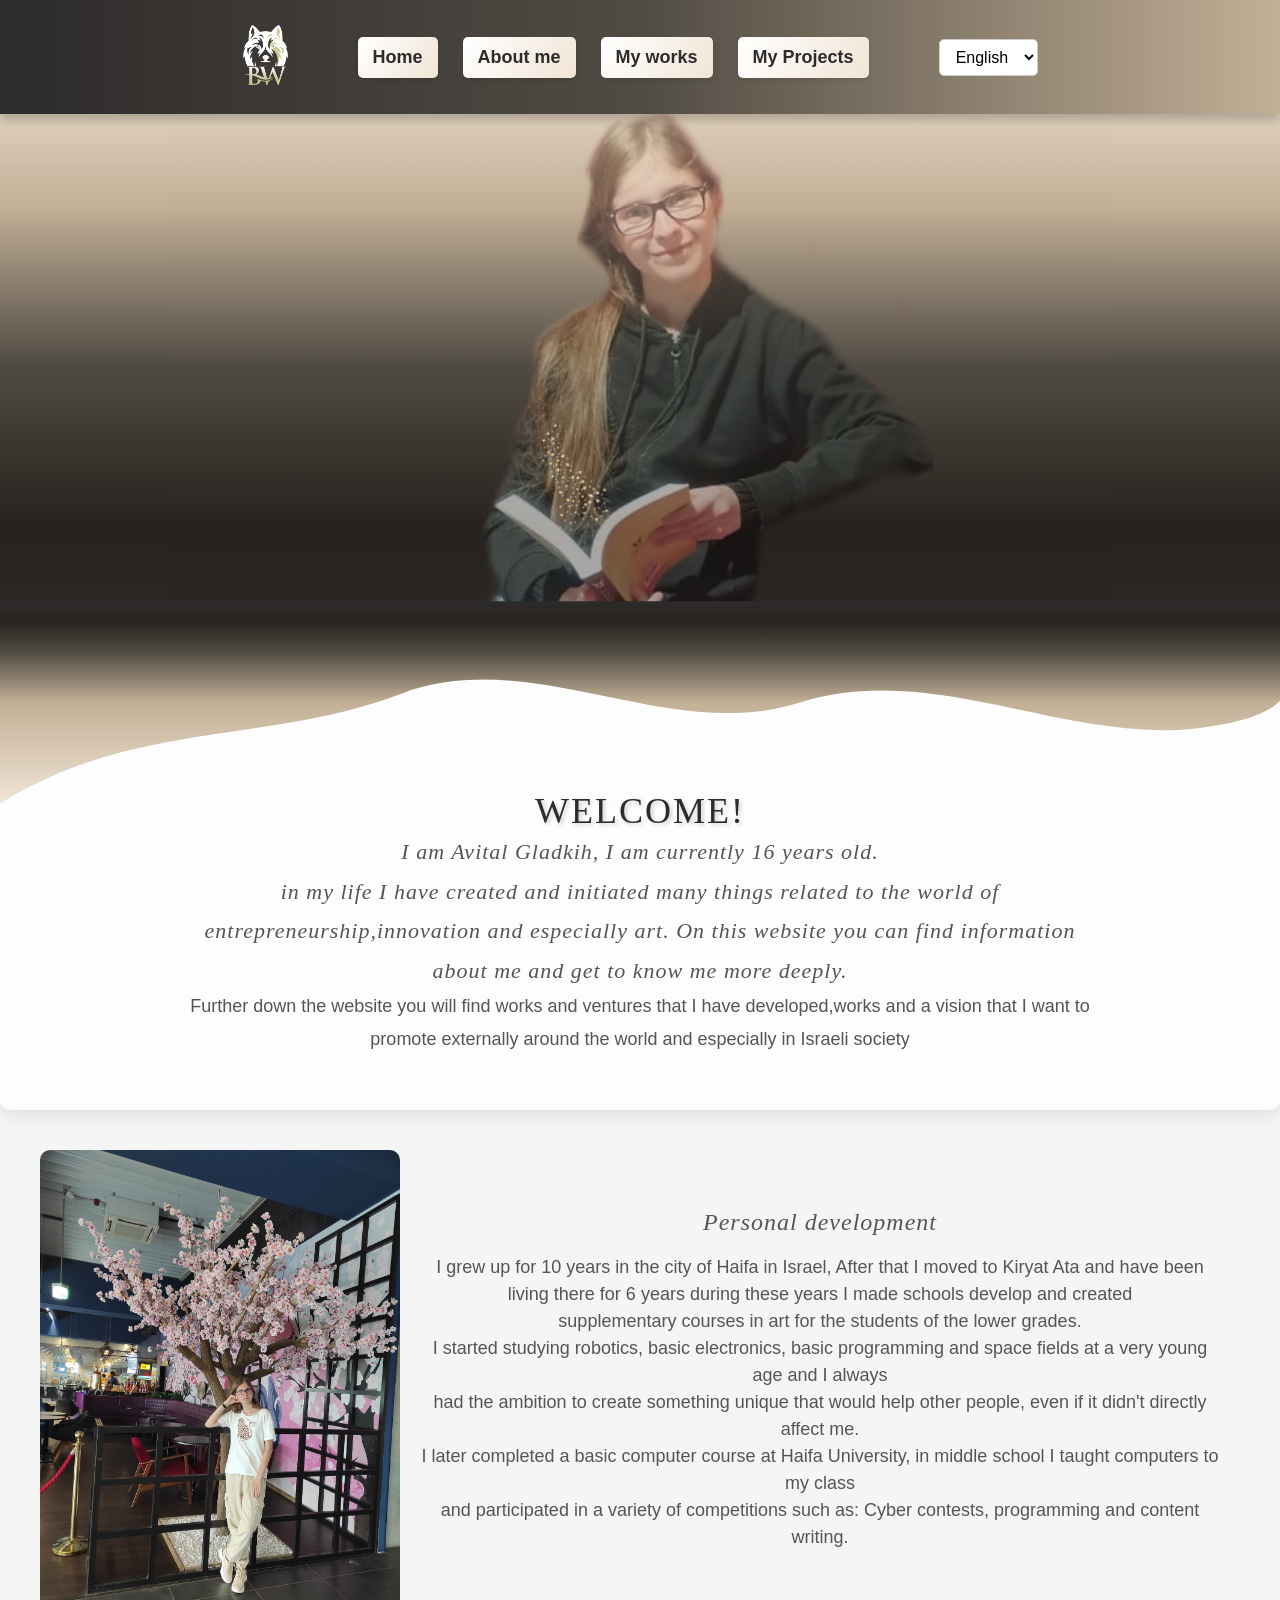
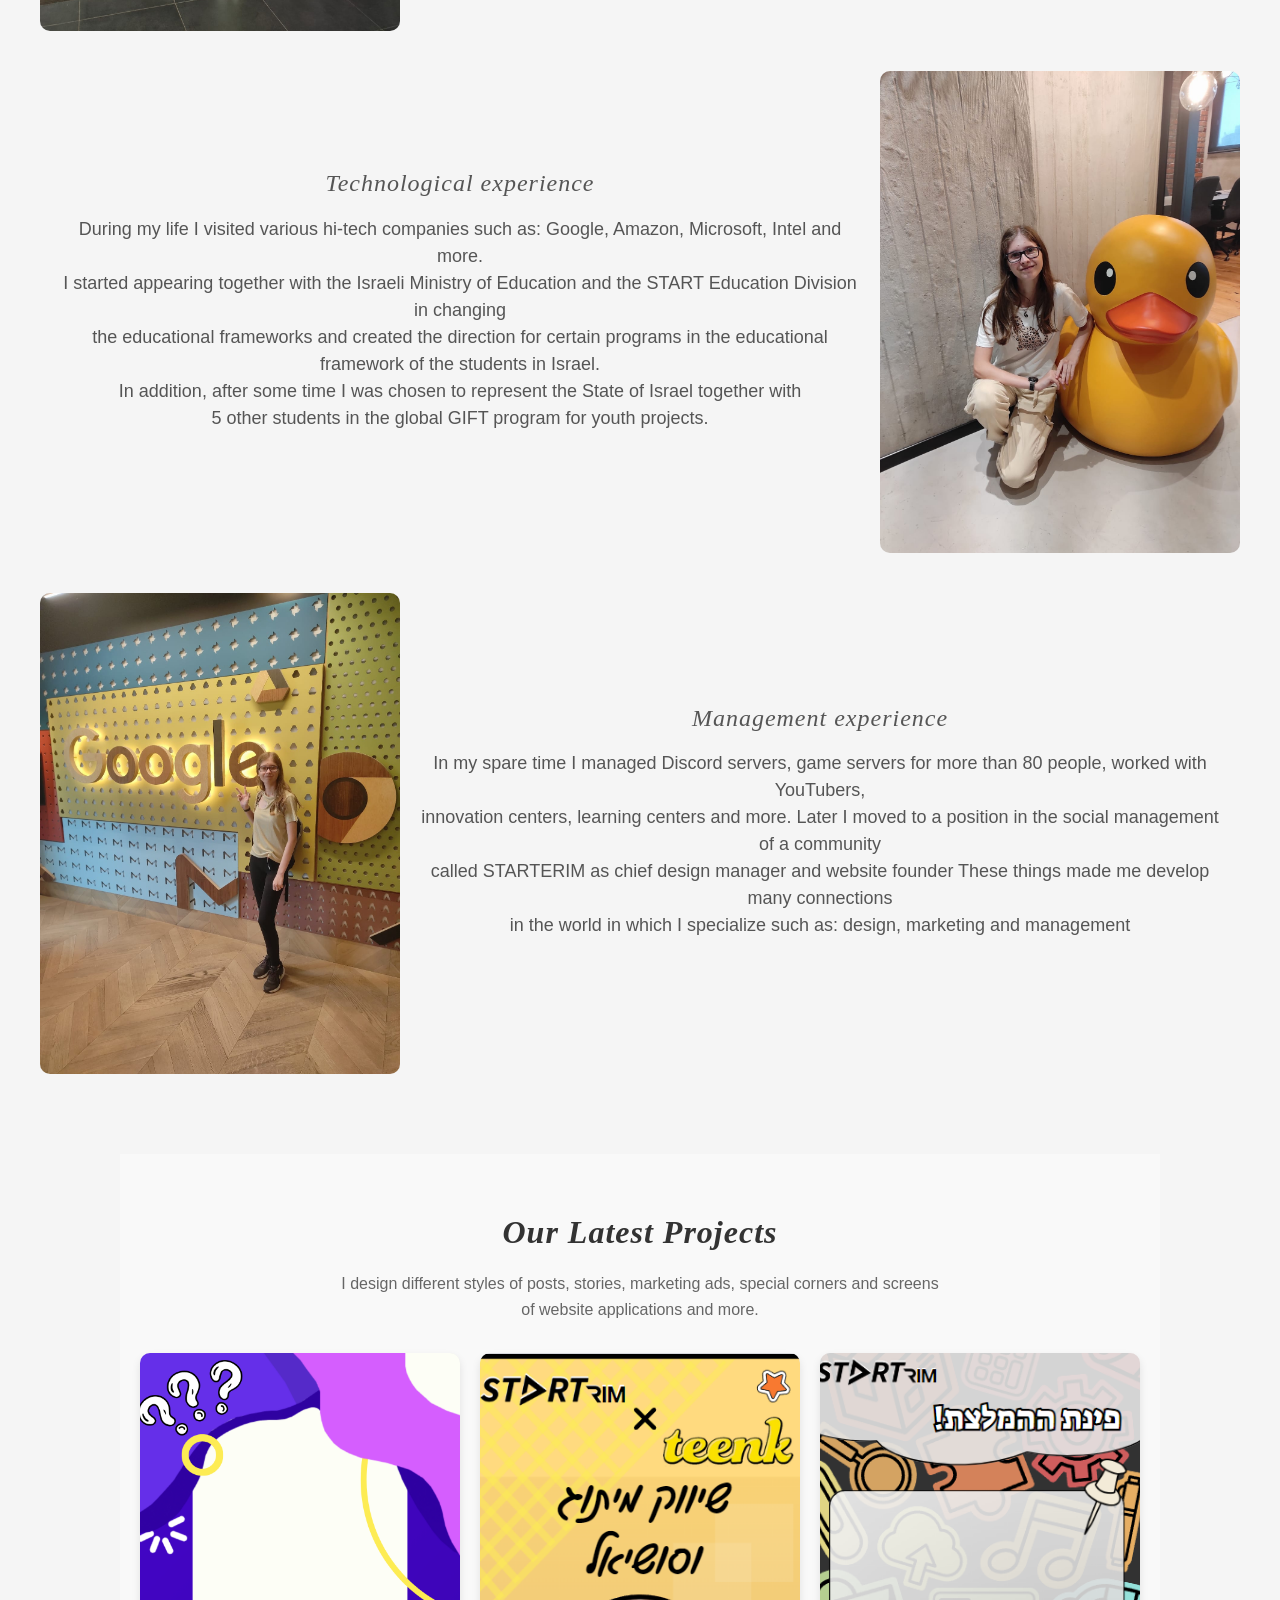
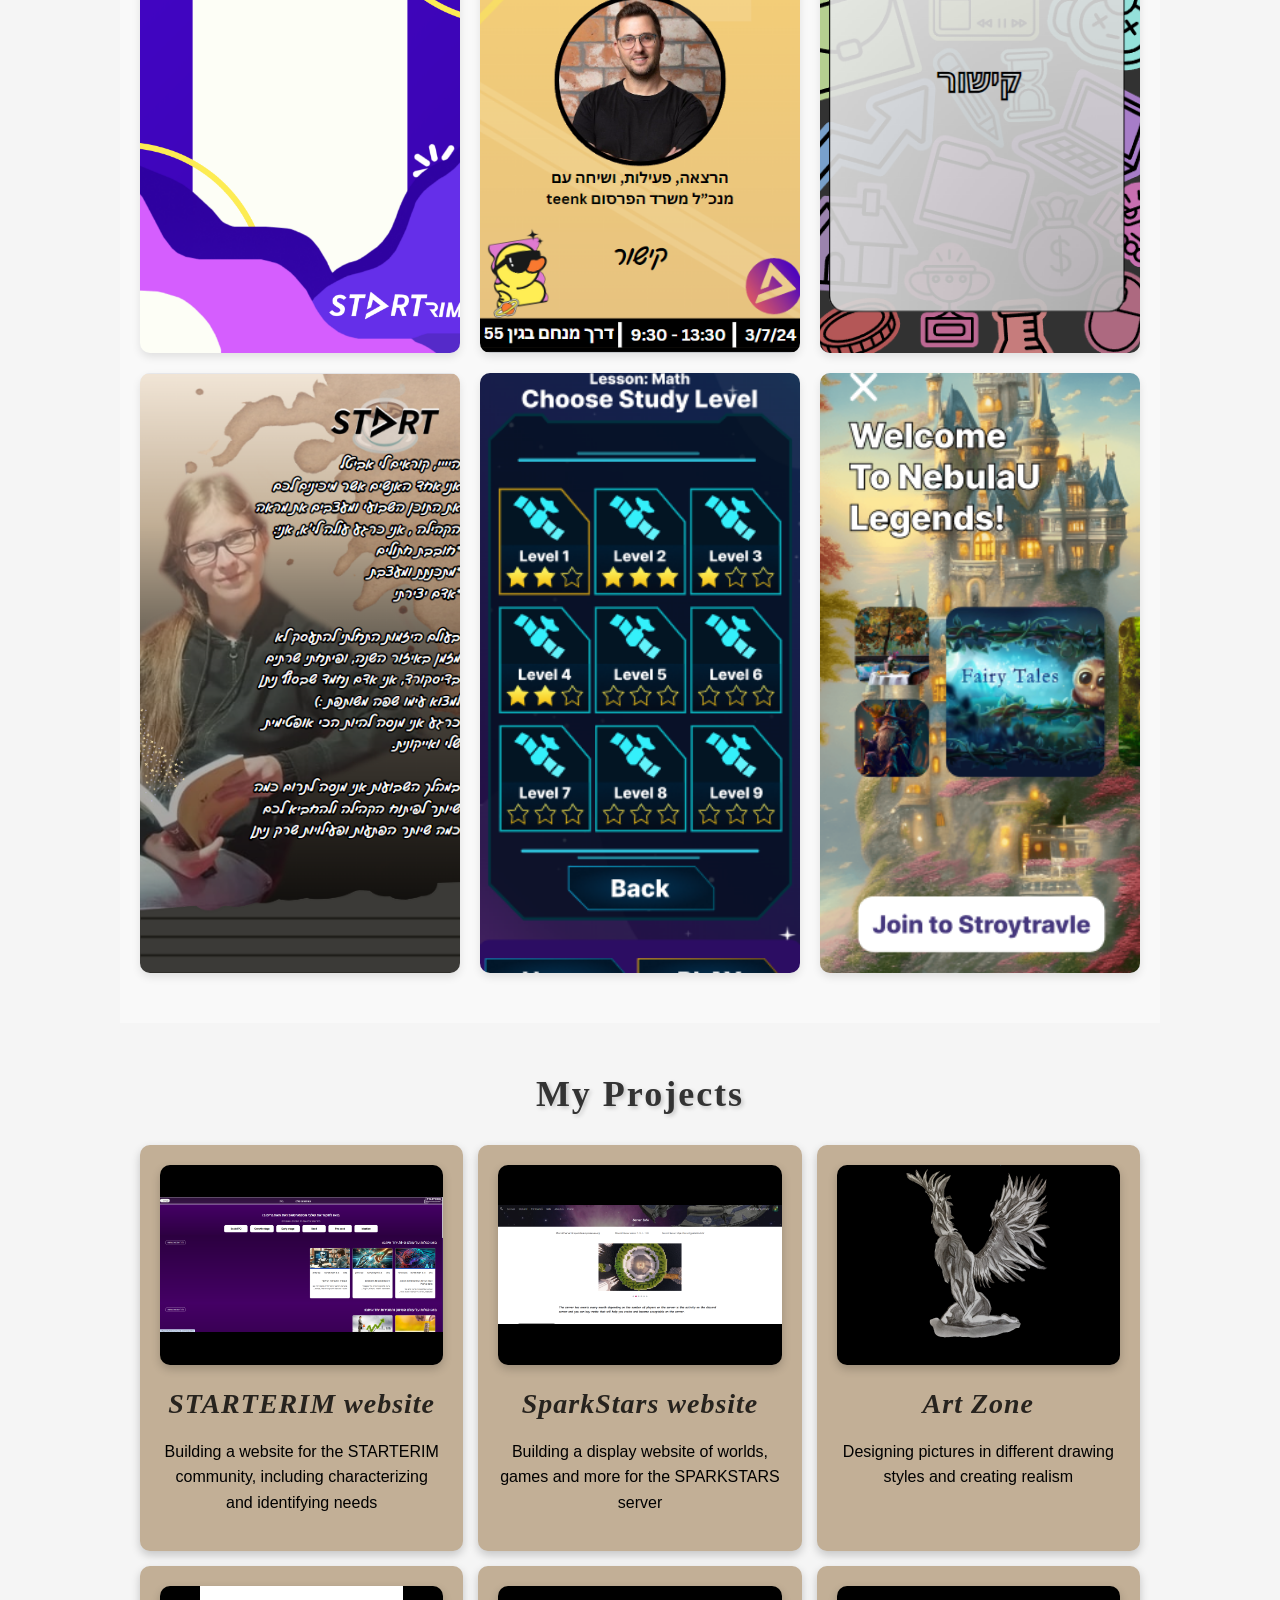
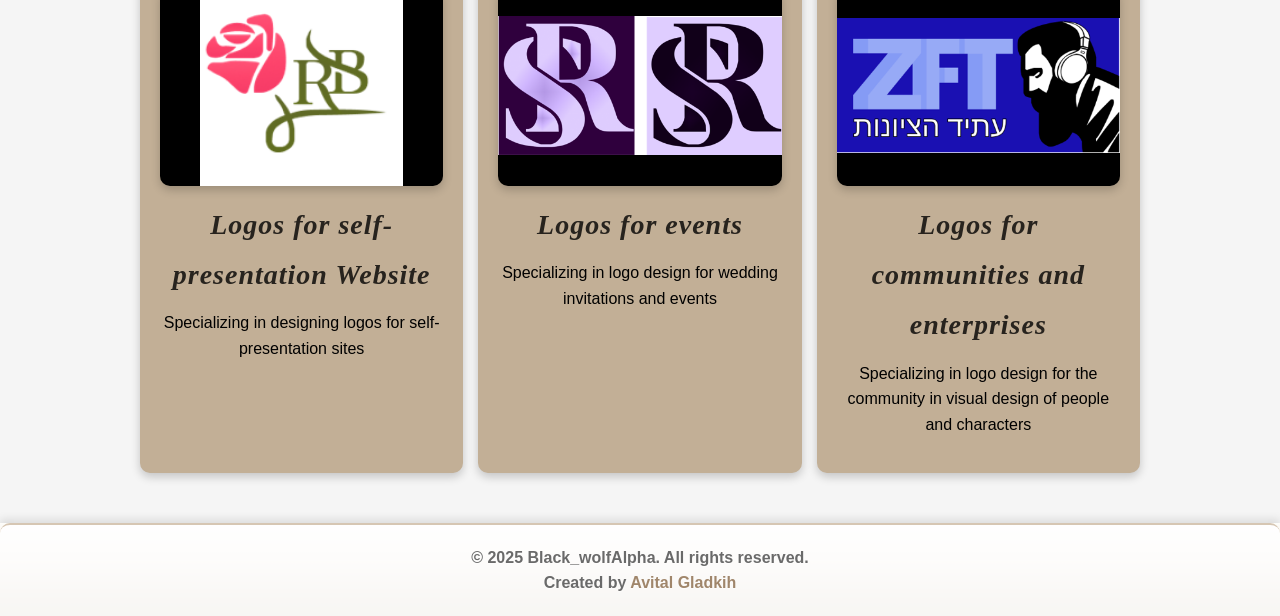
==== index.html @ 91ee1b5a "Update index.html" ====
<!DOCTYPE html>
<html lang="en">
<head>
    <meta charset="UTF-8">
    <meta name="viewport" content="width=device-width, initial-scale=1.0">
    <title>Avital Gladkih - Website</title>
    <link rel="icon" type="image/x-icon" href="design/logo.jpg">
    <link rel="stylesheet" href="design/style.css">
    <link rel="stylesheet" href="design/Css-folder/Media.css">
    <link href="https://fonts.googleapis.com/css2?family=Sacramento&display=swap" rel="stylesheet">
</head>
<body>

<section class="Main-view">
    <section class="header-bar">
        <header>
            <div class="menu">
                <div class="logo">
                    <a href="index.html">
                        <img src="design/Logos/BW_logo-light.png" alt="BW_Logo" loading="lazy">
                    </a>
                </div>
                <ul>
                    <li><a href="#home" data-translate="home_button">Home</a></li>
                    <li><a href="#about" data-translate="about_button">About me</a></li>
                    <li><a href="#my-works" data-translate="myworks_button">My works</a></li>
                    <li><a href="#my-projects" data-translate="myprojects_button">My Projects</a></li>
                </ul>

                <!-- כפתור לפתיחה וסגירה -->
                <button class="menu-toggle-button" onclick="toggleMenu()">☰</button>

                <div class="language-selector">
                    <select id="language-select">
                        <option value="en">English</option>
                        <option value="he">עברית</option>
                    </select>
                </div>
            </div>
        </header>
    </section>

    <div class="logo-container" id="home">
        <img src="design/Logos/main-logo.png" class="main_logo" alt="Main Logo">
    </div>

    <section class="first-view">
        <div class="coffee-drip-container">
            <svg xmlns="http://www.w3.org/2000/svg" viewBox="0 0 1440 320" preserveAspectRatio="none">
                <defs>
                    <linearGradient id="coffeeGradient" x1="0%" y1="0%" x2="0%" y2="100%">
                        <stop offset="0%" style="stop-color:#2d2b2b; stop-opacity:1" />
                        <stop offset="10%" style="stop-color:#27231e; stop-opacity:1" />
                        <stop offset="25%" style="stop-color:#504b43; stop-opacity:1" />
                        <stop offset="50%" style="stop-color:#c2af96; stop-opacity:1" />
                        <stop offset="100%" style="stop-color:#f1e5d6; stop-opacity:1" />
                    </linearGradient>
                </defs>
                <path d="M0,270 C150,170, 300,200, 450,140 C600,80, 750,200, 900,150 C1050,100, 1200,200, 1350,180 C1500,160, 1440,100, 1440,30 L0,30 Z" fill="url(#coffeeGradient)"/>
            </svg>
        </div>

        <div class="Body-contant" data-translate="body-contant">

        </div>

        <section class="About-me" id="about">
            <div class="ME-container">
                <div class="section" data-translate="Personal-contant">

                </div>

                <div class="section reverse" data-translate="technological-contant">

                </div>

                <div class="section" data-translate="management-contant">

                </div>
            </div>
        </section>

        <section class="projects" id="my-works">
            <div class="my_Projects" data-translate="my-projects">

            </div>
            <div class="projects-grid">
                <div class="project-item">
                    <img src="design/My projects/פינת דילמה.png" alt="Project 1">
                </div>
                <div class="project-item">
                    <img src="design/My projects/פוסט פרסום הפעילות יחד אם teenk.png" alt="Project 2">
                </div>
                <div class="project-item">
                    <img src="design/My projects/פינת המלצות.png" alt="Project 3">
                </div>
                <div class="project-item">
                    <img src="design/My projects/עיצוב לפינת סטארט קפה .png" alt="Project 4">
                </div>
                <div class="project-item">
                    <img src="design/My projects/IT-Game Gui.png" alt="Project 5">
                </div>
                <div class="project-item">
                    <img src="design/My projects/First view ui.png" alt="Project 6">
                </div>
            </div>
        </section>

        <section class="projects-section" id="my-projects">
            <h1 data-translate="projects-title">-</h1>
            <div class="projects-grid-2">

            </div>
        </section>

        <footer class="footer" id="footer-1">
            <div class="footer-bottom">
                <p>&copy; 2025 Black_wolfAlpha. All rights reserved.</p>
                <p>Created by <a href="https://www.instagram.com/black_wolfalpha1/" target="_blank">Avital Gladkih</a></p>
            </div>
        </footer>
    </section>
    <footer class="footer" id="footer-2">
        <div class="footer-bottom">
            <p>&copy; 2025 Black_wolfAlpha. All rights reserved.</p>
            <p>Created by <a href="https://www.instagram.com/black_wolfalpha1/" target="_blank">Avital Gladkih</a></p>
        </div>
    </footer>
</section>
</body>
<script>
    function toggleMenu() {
        document.querySelector('.menu').classList.toggle('open');
    }

    document.addEventListener("DOMContentLoaded", () => {
        const projectsContainer = document.querySelector(".projects-grid-2");

        function loadProjects(selectedLanguage) {
            fetch("Data/My-projects.json")
                .then(response => {
                    if (!response.ok) {
                        throw new Error(`HTTP error! status: ${response.status}`);
                    }
                    return response.json();
                })
                .then(data => {
                    projectsContainer.innerHTML = "";

                    data.projects.forEach(project => {
                        const projectCard = document.createElement("div");
                        projectCard.className = "project-card";

                        projectCard.innerHTML = `
                            <img src="${project.image}" alt="${project.alt}" class="project-image">
                            <h2 class="project-title">${project.title[selectedLanguage]}</h2>
                            <p class="project-description">${project.description[selectedLanguage]}</p>
                        `;

                        projectsContainer.appendChild(projectCard);
                    });
                })
                .catch(error => {
                    console.error("Error loading projects:", error);
                });
        }

        const preferredLanguage = localStorage.getItem("preferredLanguage") || "en";
        loadProjects(preferredLanguage);

        document.querySelectorAll("#language-select").forEach(select => {
            select.addEventListener("change", function () {
                const selectedLanguage = this.value;
                localStorage.setItem("preferredLanguage", selectedLanguage);
                loadProjects(selectedLanguage);
            });
        });
    });

    document.querySelectorAll('#language-select').forEach(select => {
        select.addEventListener('change', function () {
            let selectedLanguage = this.value;
            changeLanguage(selectedLanguage);
            localStorage.setItem('preferredLanguage', selectedLanguage);
            location.reload();
        });
    });

    function changeLanguage(selectedLanguage) {
        fetch('Data/Language/' + selectedLanguage + '.json')
            .then(response => {
                if (!response.ok) {
                    throw new Error('Network response was not ok ' + response.statusText);
                }
                return response.json();
            })
            .then(data => {
                document.querySelectorAll('[data-translate]').forEach(element => {
                    const key = element.getAttribute('data-translate');
                    if (data[key]) {
                        if (element.hasAttribute('placeholder')) {
                            element.setAttribute('placeholder', data[key]);
                        } else {
                            element.innerHTML = data[key];
                        }
                    }
                });
                updateTextDirection(selectedLanguage);
            })
            .catch(error => console.error('Error fetching language file:', error));
    }

    document.addEventListener('DOMContentLoaded', function () {
        const preferredLanguage = localStorage.getItem('preferredLanguage');
        if (preferredLanguage) {
            document.querySelectorAll('#language-select').forEach(select => {
                select.value = preferredLanguage;
            });
            changeLanguage(preferredLanguage);
        } else {
            const defaultLanguage = document.getElementById('language-select').value;
            changeLanguage(defaultLanguage);
        }
    });

    function containsHebrewText(text) {
        const hebrewRegex = /[\u0590-\u05FF\uFB1D-\uFB4F]/;
        return hebrewRegex.test(text);
    }

    function updateTextDirection(language) {
        if (language === 'he') {
            document.documentElement.setAttribute('dir', 'rtl');
        } else {
            document.documentElement.setAttribute('dir', 'ltr');
        }
    }
</script>
</html>
---- design/style.css ----
* {
    margin: 0;
    padding: 0;
    box-sizing: border-box;
}

html {
    scroll-behavior: smooth;
}

body {
    font-family: Arial, sans-serif;
    background-color: #f5f5f5;
    overflow-X: hidden;
}

.header-bar {
    width: 100%;
    background: linear-gradient(to right, #2d2b2b, #504b43, #c2af96);
    padding: 15px 30px;
    box-shadow: 0 6px 8px rgba(0, 0, 0, 0.2);
    position: fixed;
    top: 0;
    z-index: 1000;
    transition: background 0.3s ease-in-out;
}

.menu {
    display: flex;
    justify-content: center;
    align-items: center;
    max-width: 1200px;
    width: 100%;
    margin: 0 auto;
    padding: 10px 20px;
    gap: 70px;
}

.logo {
    text-align: center;
    flex-shrink: 0;
}

.logo a {
    display: inline-block;
    text-decoration: none;
}

.logo img {
    max-width: 60px;
    max-height: 60px;
}

ul {
    display: flex;
    list-style-type: none;
    padding: 0;
    margin: 0;
    gap: 25px;
    justify-content: center;
}

ul li {
    position: relative;
}

ul li a {
    text-decoration: none;
    color: #2d2b2b;
    font-size: 18px;
    font-weight: bold;
    padding: 10px 15px;
    border-radius: 5px;
    background: linear-gradient(120deg, #ffffff, #f1e5d6);
    transition: all 0.3s ease, color 0.3s ease;
    display: inline-block;
    box-shadow: 0 2px 4px rgba(0, 0, 0, 0.1);
}

ul li a:hover {
    color: #504b43;
    background: linear-gradient(120deg, #f1e5d6, #c2af96);
    transform: translateY(-3px) scale(1.05);
    text-shadow: 0 1px 3px rgba(0, 0, 0, 0.2);
    box-shadow: 0 4px 6px rgba(0, 0, 0, 0.15);
}

ul li a:active {
    color: #ffffff;
    background: linear-gradient(120deg, #c2af96, #504b43);
    transform: translateY(1px) scale(0.95);
    box-shadow: 0 2px 3px rgba(0, 0, 0, 0.1);
}

ul li::before {
    content: '';
    position: absolute;
    bottom: -5px;
    left: 50%;
    width: 0;
    height: 2px;
    background-color: #c2af96;
    transition: all 0.3s ease;
    transform: translateX(-50%);
}

ul li:hover::before {
    width: 100%;
}

.language-selector select {
    background-color: #fff;
    padding: 8px 12px;
    border: 1px solid #ccc;
    border-radius: 5px;
    font-size: 16px;
    cursor: pointer;
}


.first-view {
    display: flex;
    flex-direction: column;
    align-items: center;
    justify-content: flex-start;
    text-align: center;
    width: 100vw;
    height: 100vh;
}

.logo-container {
    display: flex;
    flex-direction: column;
    align-items: center;
    justify-content: flex-start;
    text-align: center;
    width: 100vw;
    height: 70vh;
}

.menu-toggle-button {
    display: none;
    position: absolute;
    top: 15px;
    left: 20px;
    background-color: #c2af96;
    color: #2d2b2b;
    font-size: 18px;
    padding: 10px;
    border-radius: 50%;
    border: none;
    cursor: pointer;
    z-index: 1000;
    transition: background-color 0.3s ease, transform 0.3s ease;
}

.menu-toggle-button:hover {
    background-color: #504b43;
    color: #fff;
}

.menu-toggle-button:active {
    background-color: #2d2b2b;
}

ul li a:focus, .menu-toggle-button:focus {
    outline: 2px solid #c2af96;
}

.main_logo {
    width: 100%;
    height: 100%;
    margin-top: 50px;
    object-fit: contain;
    background: linear-gradient(to bottom, #f1e5d6 0%, #c2af96 25%, #504b43 50%, #27231e 75%, #2d2b2b 100%);
    transition: transform 0.3s ease-in-out;
}

.coffee-drip-container {
    position: absolute;
    top: 64%;
    left: 0;
    width: 100%;
    height: 30%;
    z-index: 2;
    overflow: hidden;
}

svg {
    width: 100%;
    height: 100%;
    transition: transform 0.5s ease-in-out;
}

.Body-contant {
    width: 100%;
    background-color: rgba(255, 255, 255, 0.8);
    padding: 40px;
    border-radius: 10px;
    position: relative;
    z-index: 1;
    padding-top: 160px;
    box-shadow: 0px 4px 20px rgba(0, 0, 0, 0.1);
}

h1 {
    font-size: 36px;
    color: #2d2b2b;
    font-weight: bold;
    letter-spacing: 2px;
    text-align: center;
    font-family: 'Georgia', cursive;
    text-shadow: 2px 2px 4px rgba(0, 0, 0, 0.2);
}

h2 {
    font-size: 22px;
    color: #555;
    line-height: 1.8;
    font-weight: bold;
    text-align: center;
    font-family: 'Verdana', serif;
    letter-spacing: 1px;
    font-style: italic;
}

p {
    font-family: 'Verdana', sans-serif;
    font-size: 18px;
    color: #555;
    line-height: 1.6;
    margin-bottom:15px;
    font-weight: 400;
    text-align: center;
}

.Body-contant h1 {
    font-size: 36px;
    color: #2d2b2b;
    font-weight: 400;
    text-transform: uppercase;
    letter-spacing: 2px;
    text-align: center;
    font-family: 'Dancing Script', cursive;
    text-shadow: 2px 2px 4px rgba(0, 0, 0, 0.2);
}

.Body-contant h2 {
    font-size: 22px;
    color: #555;
    line-height: 1.8;
    font-weight: 400;
    text-align: center;
    font-family: 'Georgia', serif;
    letter-spacing: 1px;
    font-style: italic;
}

.Body-contant p {
    font-family: 'Verdana', sans-serif;
    font-size: 18px;
    color: #555;
    line-height: 1.8;
    margin-bottom:15px;
    font-weight: 400;
    text-align: center;
}

.Body-contant h1, .Body-contant h2, .Body-contant p {
    max-width: 900px;
    margin-left: auto;
    margin-right: auto;
}

.ME-container {
    width: 100%;
    padding: 20px;
    box-sizing: border-box;
}

.About-me {
    width: 100%;
    padding: 20px;
    box-sizing: border-box;
}

.About-me .ME-container {
    width: 100%;
}

.About-me .section {
    display: flex;
    align-items: center;
    justify-content: space-between;
    margin-bottom: 40px;
}

.About-me .image-left, .About-me .image-right {
    width: 30%;
    border-radius: 10px;
}

.About-me .text-left, .About-me .text-right {
    width: 80%;
    padding: 20px;
}

.About-me .text-left h2, .About-me .text-right h2 {
    font-size: 24px;
    margin-bottom: 10px;
}

.About-me .text-left p, .About-me .text-right p {
    font-size: 18px;
    line-height: 1.5;
}

.About-me h1 {
    font-size: 36px;
    color: #2d2b2b;
    margin-bottom: 20px;
    font-weight: 600;
    text-transform: uppercase;
    letter-spacing: 2px;
    text-align: center;
    font-family: 'Dancing Script', cursive;
    text-shadow: 2px 2px 4px rgba(0, 0, 0, 0.2);
}

.About-me h2 {
    font-size: 22px;
    color: #555;
    line-height: 1.8;
    margin-bottom: 30px;
    font-weight: 400;
    text-align: center;
    font-family: 'Georgia', serif;
    letter-spacing: 1px;
    font-style: italic;
}

.About-me p {
    font-family: 'Verdana', sans-serif;
    font-size: 18px;
    color: #555;
    line-height: 1.8;
    margin-bottom: 30px;
    font-weight: 400;
    text-align: center;
}

.About-me .reverse {
    flex-direction: row-reverse;
}

.projects {
    text-align: center;
    padding: 50px 20px;
    background-color: #f9f9f9;
}

.projects h2 {
    font-size: 2rem;
    color: #333;
    margin-bottom: 10px;
}

.projects p {
    font-size: 1rem;
    color: #666;
    margin-bottom: 30px;
    max-width: 600px;
    margin-left: auto;
    margin-right: auto;
}

.projects-grid {
    display: grid;
    grid-template-columns: repeat(3, 1fr);
    gap: 20px;
    max-width: 1000px;
    margin: 0 auto;
}

.projects-grid-2 {
    display: grid;
    grid-template-columns: repeat(auto-fit, minmax(250px, 1fr));
    gap: 15px;
    max-width: 1000px;
    margin: 0 auto;
}

.project-item {
    width: 100%;
    height: 600px;
    display: flex;
    justify-content: center;
    align-items: center;
    background-color: #eee;
    border-radius: 10px;
    box-shadow: 0 4px 8px rgba(0, 0, 0, 0.1);
}

.project-item img {
    width: 100%;
    height: 100%;
    object-fit: cover;
    border-radius: 10px;
    transition: transform 0.3s ease, opacity 0.3s ease;
}

.project-item:hover img {
    transform: scale(1.04);
    opacity: 0.9;
}

.project-item:hover {
    transform: translateY(-5px);
    box-shadow: 0 8px 16px rgba(0, 0, 0, 0.2);
}

.projects-section {
    padding: 50px;
    text-align: center;
}

.projects-section h1 {
    font-size: 36px;
    color: #333;
    margin-bottom: 30px;
}

.projects-grid {
    display: grid;
    grid-template-columns: repeat(auto-fit, minmax(300px, 1fr));
    gap: 20px;
}

.project-card {
    background-color: #c2af96;
    border-radius: 10px;
    padding: 20px;
    text-align: left;
    box-shadow: 0 4px 10px rgba(0, 0, 0, 0.2);
    transition: transform 0.3s ease, box-shadow 0.3s ease;
}

.project-card:hover {
    transform: translateY(-10px);
    box-shadow: 0 8px 16px rgba(0, 0, 0, 0.7);
}

.project-image {
    width: 100%;
    height: 200px;
    object-fit: contain;
    border-radius: 10px;
    margin-bottom: 10px;
    background-color: #000;
    box-shadow: 0 4px 10px rgba(0, 0, 0, 0.2);
    transition: transform 0.3s ease, box-shadow 0.3s ease;
}

.project-image:hover {
    transform: scale(3);
    box-shadow: 0 8px 16px rgba(0, 0, 0, 0.7);
}

.project-title {
    font-family: 'Georgia', serif;
    font-size: 28px;
    color: rgb(39, 35, 30);
    margin-bottom: 10px;
    font-weight: bold;
}

.project-description {
    font-family: 'Verdana', sans-serif;
    font-size: 16px;
    color: #000;
    margin-bottom: 15px;
}

#footer-1, #footer-2 {
    display: none;
    font-family: 'Arial', sans-serif;
    text-align: center;
    position: relative;
    width: 100%;
    margin: 0;
    padding: 0;
    background: linear-gradient(to bottom, #fdfcf9 0%, #f5ede4 25%, #e2d6c7 50%, #c8b8a3 75%, #b1a48a 100%);
    color: #4a4a4a;
    box-shadow: 0 -4px 8px rgba(0, 0, 0, 0.1);
}

@media (min-width: 769px) {
    #footer-1 {
        display: block;
    }
}

@media (max-width: 768px) {
    #footer-2 {
        display: block;
    }
}

.footer-bottom {
    text-align: center;
    padding: 20px 0;
    background: rgba(255, 255, 255, 0.9);
    width: 100%;
    box-sizing: border-box;
    border-top: 2px solid #d6c6b3;
    border-radius: 10px 10px 0 0;
}

.footer-bottom p {
    margin: 0;
    font-size: 16px;
    font-weight: bold;
    color: #6a6a6a;
    line-height: 1.6;
    text-shadow: 0 1px 2px rgba(255, 255, 255, 0.8);
}

.footer-bottom a {
    text-decoration: none;
    font-weight: bold;
    color: #a0866b;
    transition: color 0.3s, text-shadow 0.3s;
}

.footer-bottom a:hover {
    color: #c5a785;
    text-shadow: 0 2px 4px rgba(255, 255, 255, 0.9);
}

.footer-bottom a:active {
    color: #8c7358;
    text-shadow: none;
}
---- design/Css-folder/Media.css ----
@media (max-width: 768px) {
    .About-me .section {
        flex-direction: column;
        text-align: center;
    }

    .About-me .image-left, .About-me .image-right {
        width: 60%;
        margin: 0 auto;
    }

    .About-me .text-left, .About-me .text-right {
        width: 100%;
        margin: 20px auto;
    }

    .project-item {
        height: 400px;
    }

    .project-item img {
        object-fit: contain;
    }

    .project-image:hover {
        transform: none;
        box-shadow: none;
    }

    .projects h2 {
        font-size: 14px;
    }

    .projects p {
        font-size: 0.9rem;
    }

    .projects-grid-2 {
        grid-template-columns: repeat(1, 1fr);
        gap: 45px;
    }

    .projects-grid {
        grid-template-columns: repeat(2, 1fr);
        gap: 0;
    }
}

@media (max-width: 768px) {
    .header-bar {
        padding: 10px 20px;
        box-shadow: none;
    }

    .menu {
        flex-direction: column;
        align-items: center;
        justify-content: center;
        gap: 15px;
        max-width: 100%;
    }

    .logo img {
        max-width: 70px;
        max-height: 70px;
    }

    ul {
        flex-direction: column;
        gap: 10px;
        align-items: center;
        width: 100%;
    }

    ul li {
        display: block;
        width: 100%;
    }

    ul li a {
        font-size: 16px;
        padding: 12px;
        width: 100%;
        text-align: center;
        background: linear-gradient(120deg, #ffffff, #f1e5d6);
        border-radius: 5px;
    }

    ul li a:hover {
        color: #504b43;
        background: linear-gradient(120deg, #f1e5d6, #c2af96);
        transform: scale(1.05);
    }

    ul li a:active {
        transform: scale(0.95);
    }

    .first-view {
        height: auto;
        padding: 20px;
        justify-content: center;
        align-items: center;
    }

    .logo-container {
        height: 100%;
        display: flex;
        justify-content: center;
        align-items: center;
    }

    .main_logo {
        width: 100%;
        height: auto;
        margin-top: 160px;
    }

    svg {
        width: 100%;
        height: 100%;
    }

    .coffee-drip-container {
        position: absolute;
        top: 40%;
    }

    .language-selector select {
        width: 100%;
        padding: 10px;
        font-size: 14px;
        margin-top: 10px;
        border-radius: 5px;
        background-color: #fff;
        border: 1px solid #ccc;
    }
}

@media (max-width: 768px) {
    .menu ul {
        display: none;
        flex-direction: column;
        gap: 15px;
        position: absolute;
        top: 60px;
        left: 0;
        width: 100%;
        background-color: #fff;
        box-shadow: 0 2px 10px rgba(0, 0, 0, 0.1);
    }

    .menu.open ul {
        display: flex;
    }

    .menu-toggle-button {
        display: block;
    }
}
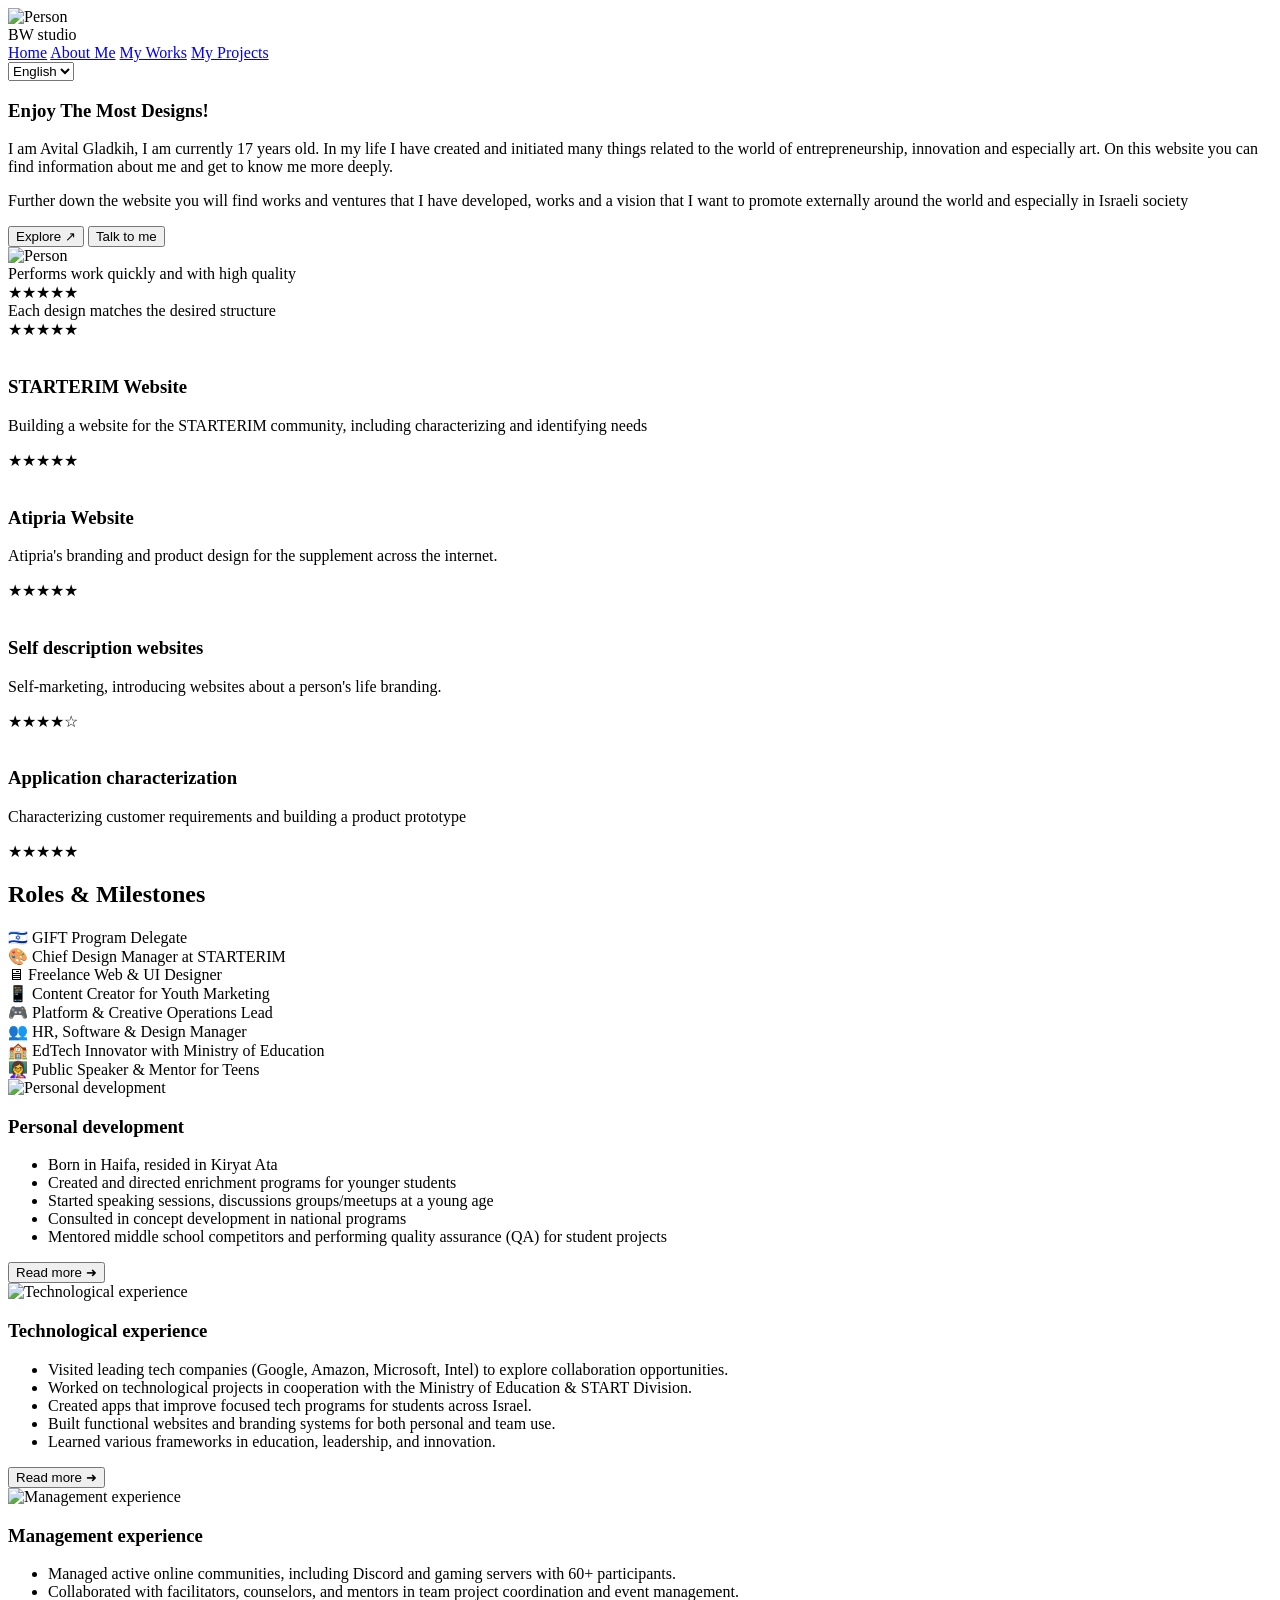
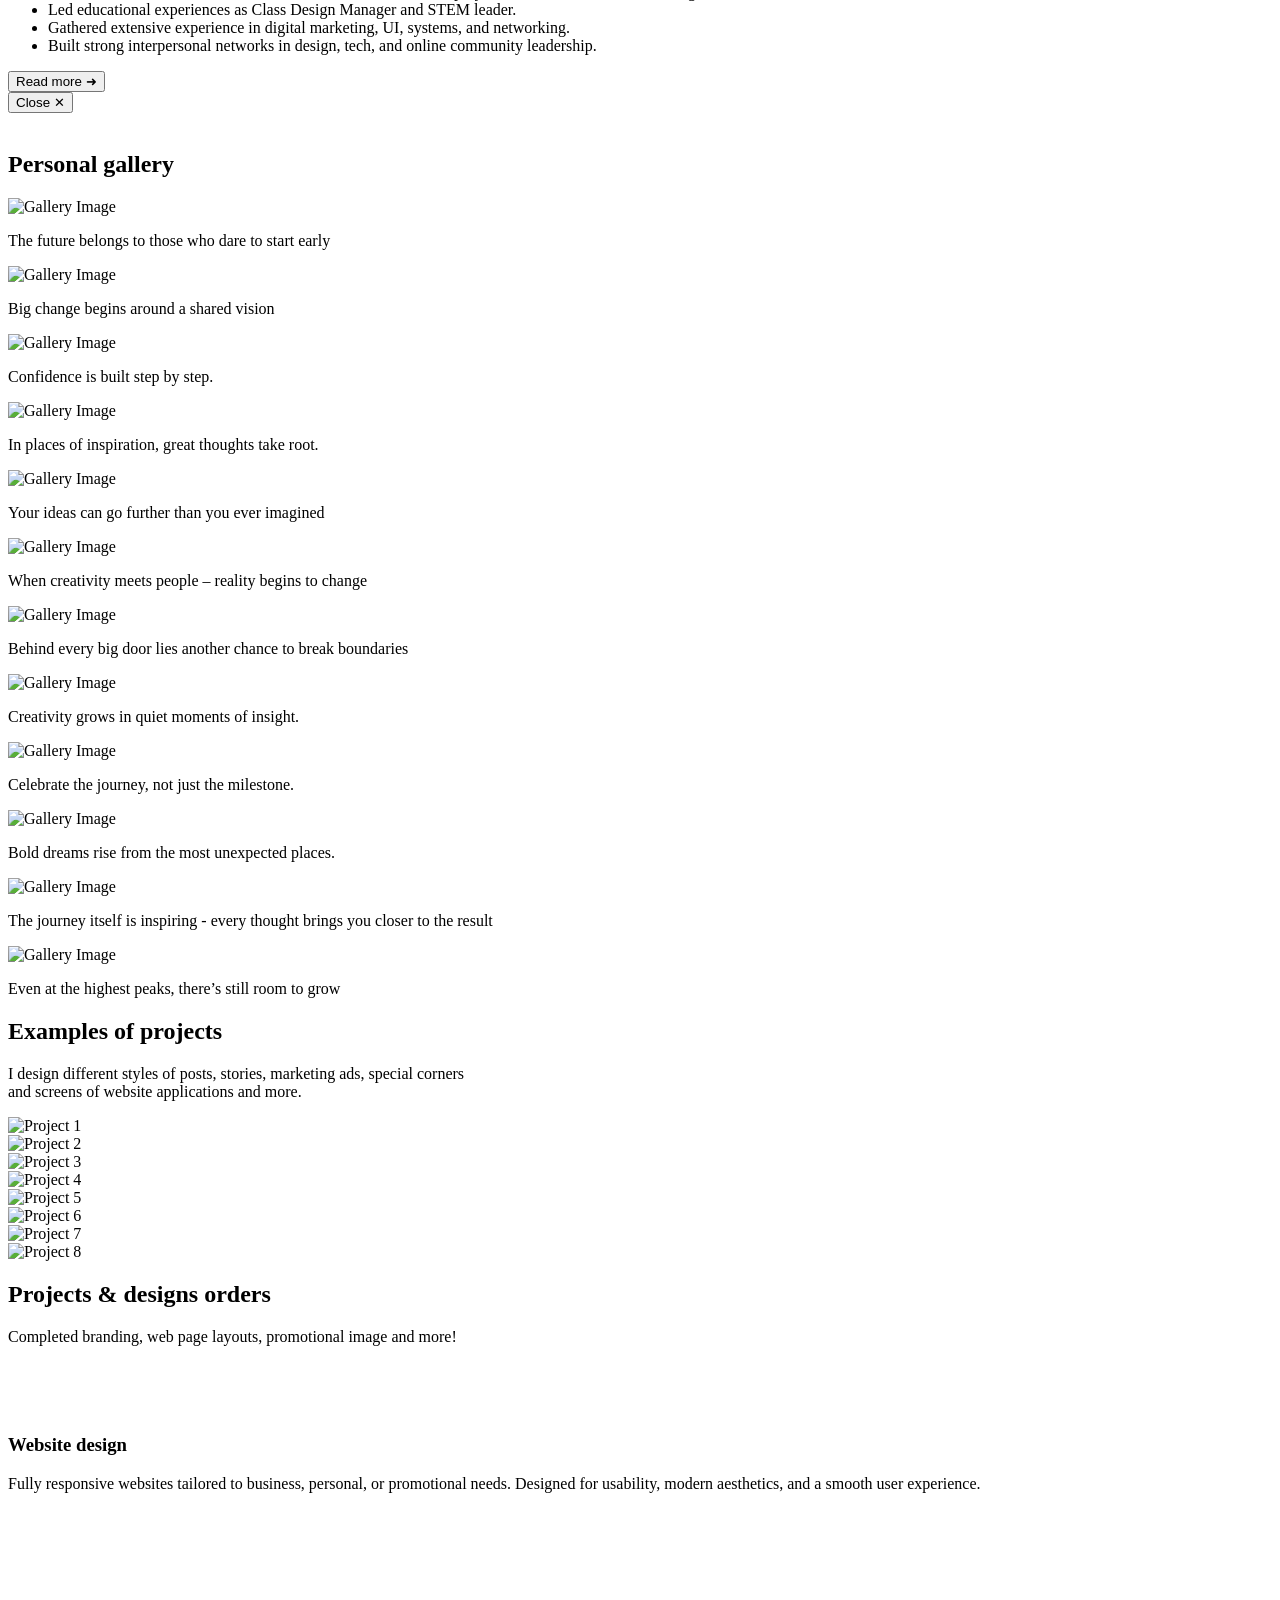
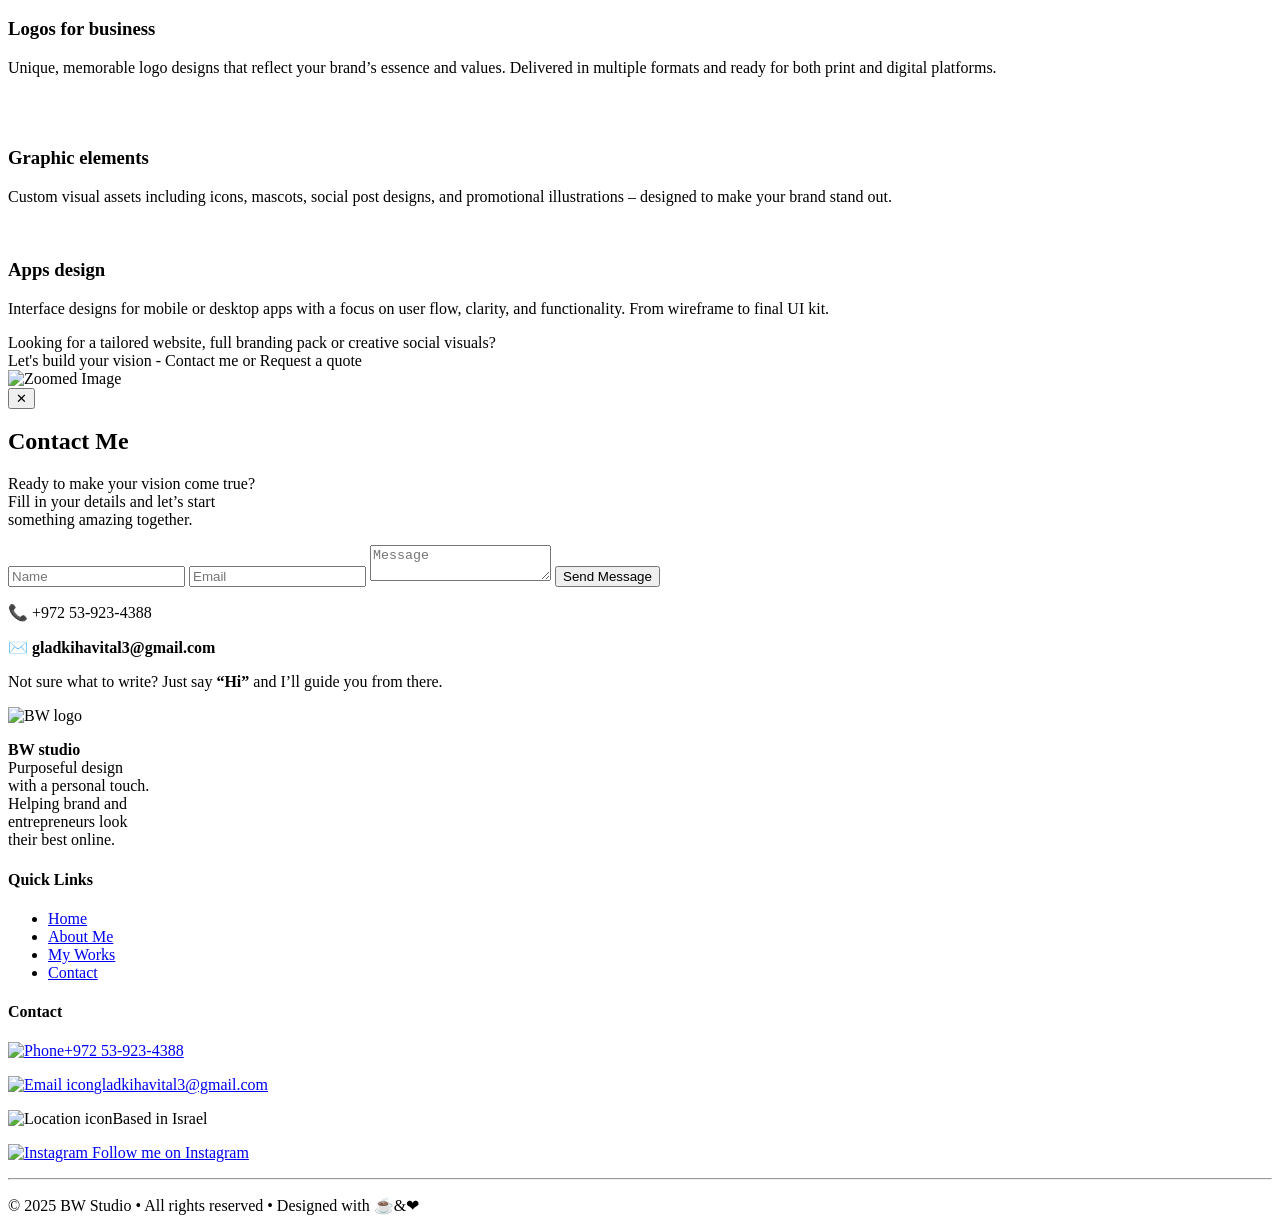
==== commit afe11791: "Add files via upload" ====
--- a/index.html
+++ b/index.html
@@ -1,239 +1,538 @@
 <!DOCTYPE html>
 <html lang="en">
+
 <head>
-    <meta charset="UTF-8">
-    <meta name="viewport" content="width=device-width, initial-scale=1.0">
-    <title>Avital Gladkih - Website</title>
-    <link rel="icon" type="image/x-icon" href="design/logo.jpg">
-    <link rel="stylesheet" href="design/style.css">
-    <link rel="stylesheet" href="design/Css-folder/Media.css">
-    <link href="https://fonts.googleapis.com/css2?family=Sacramento&display=swap" rel="stylesheet">
+  <meta charset="UTF-8">
+  <meta name="viewport" content="width=device-width, initial-scale=1.0">
+  <title>BW Studio</title>
+  <link rel="icon" type="image/x-icon" href="design-files/logo.jpg">
+  <link rel="stylesheet" href="design-files/CSS codes/style.css">
+  <link rel="stylesheet" href="design-files/CSS codes/Popup.css">
+  <link rel="stylesheet" href="design-files/CSS codes/Media.css">
+
+  <link href="https://unpkg.com/aos@2.3.4/dist/aos.css" rel="stylesheet">
 </head>
+
 <body>
-
-<section class="Main-view">
-    <section class="header-bar">
-        <header>
-            <div class="menu">
-                <div class="logo">
-                    <a href="index.html">
-                        <img src="design/Logos/BW_logo-light.png" alt="BW_Logo" loading="lazy">
-                    </a>
-                </div>
-                <ul>
-                    <li><a href="#home" data-translate="home_button">Home</a></li>
-                    <li><a href="#about" data-translate="about_button">About me</a></li>
-                    <li><a href="#my-works" data-translate="myworks_button">My works</a></li>
-                    <li><a href="#my-projects" data-translate="myprojects_button">My Projects</a></li>
-                </ul>
-
-                <!-- כפתור לפתיחה וסגירה -->
-                <button class="menu-toggle-button" onclick="toggleMenu()">☰</button>
-
-                <div class="language-selector">
-                    <select id="language-select">
-                        <option value="en">English</option>
-                        <option value="he">עברית</option>
-                    </select>
-                </div>
+  <header>
+    <div class="Header-logo">
+      <img src="design-files/Images/Logos/BW_logo-light.png" alt="Person">
+      <div class="logo" data-translate="site_logo">BW studio</div>
+    </div>
+
+    <nav>
+      <a href="#hero" data-translate="nav_home">Home</a>
+      <a href="#about-me" data-translate="nav_about">About Me</a>
+      <a href="#works" data-translate="nav_works">My Works</a>
+      <a href="#projects" data-translate="nav_projects">My Projects</a>
+    </nav>
+
+    <div class="language-selector">
+      <select id="language-select">
+        <option value="en">English</option>
+        <option value="he">עברית</option>
+      </select>
+    </div>
+  </header>
+
+  <main>
+    <section id="hero" class="Main-frame" data-aos="fade-up" data-aos-duration="1000">
+      <section class="hero">
+        <div class="hero-text">
+          <h1 data-translate="hero_title">Enjoy The Most <span>Designs!</span></h1>
+          <p data-translate="hero_intro">
+            I am Avital Gladkih, I am currently 17 years old.<br>
+            In my life I have created and initiated many things related to the world of entrepreneurship, innovation and especially art.
+            On this website you can find information about me and get to know me more deeply.
+          </p>
+          <p class="small-text" data-translate="hero_subtext">
+            Further down the website you will find works and ventures that I have developed, works and a vision that I want to promote externally around the world and especially in Israeli society
+          </p>
+          <div class="buttons">
+            <button class="explore-btn" data-translate="hero_button_explore" onclick="document.getElementById('projects').scrollIntoView({ behavior: 'smooth' });">Explore ↗</button>
+            <button class="talk-btn open-contact-popup" data-translate="hero_button_talk">Talk to me</button>
+          </div>
+        </div>
+
+        <div class="floating-person">
+          <img src="design-files/Images/Self-images/Main-image.png" alt="Person">
+          <div class="floating-person">
+            <div class="badge top-right" data-translate="badge_top_right">
+              ★★★★★<br>
+              Performs work quickly<br>
+              and with high quality
             </div>
-        </header>
-    </section>
-
-    <div class="logo-container" id="home">
-        <img src="design/Logos/main-logo.png" class="main_logo" alt="Main Logo">
+
+            <div class="badge bottom-left" data-translate="badge_bottom_left">
+              ★★★★★<br>
+              Each design matches<br>
+              the desired structure
+            </div>
+          </div>
+        </div>
+      </section>
+
+      <section class="cards">
+        <div class="card card-1">
+          <a href="https://startrimcommunity.com/" target="_blank" style="text-decoration: none; color: inherit;">
+            <img src="design-files/Images/Projects/Project 1.png" alt="">
+            <h3 data-translate="project_1_title">STARTERIM Website</h3>
+            <p data-translate="project_1_description">Building a website for the STARTERIM community, including characterizing and identifying needs</p>
+            <div class="stars">★★★★★</div>
+          </a>
+        </div>
+
+        <div class="card card-2">
+          <a href="https://blackwolfalpha.github.io/Atipria/" target="_blank" style="text-decoration: none; color: inherit;">
+            <img src="design-files/Images/Projects/Project 2.png" alt="">
+            <h3 data-translate="project_2_title">Atipria Website</h3>
+            <p data-translate="project_2_description">Atipria's branding and product design for the supplement across the internet.</p>
+            <div class="stars">★★★★★</div>
+          </a>
+        </div>
+
+        <div class="card card-3">
+          <img src="design-files/Images/Projects/Project 3.png" alt="">
+          <h3 data-translate="project_3_title">Self description websites</h3>
+          <p data-translate="project_3_description">Self-marketing, introducing websites about a person's life branding.</p>
+          <div class="stars">★★★★☆</div>
+        </div>
+        <div class="card card-4">
+          <img src="design-files/Images/Projects/Project 4.png" alt="">
+          <h3 data-translate="project_4_title">Application characterization</h3>
+          <p data-translate="project_4_description">Characterizing customer requirements and building a product prototype</p>
+          <div class="stars">★★★★★</div>
+        </div>
+      </section>
+    </section>
+
+    <section class="roles-section" data-aos="fade-up" data-aos-duration="1000">
+      <h2 data-translate="roles_title">Roles & Milestones</h2>
+      <div class="role-bubbles">
+        <div class="bubble" data-translate="role_1">🇮🇱 GIFT Program Delegate</div>
+        <div class="bubble" data-translate="role_2">🎨 Chief Design Manager at STARTERIM</div>
+        <div class="bubble" data-translate="role_3">🖥 Freelance Web & UI Designer</div>
+        <div class="bubble" data-translate="role_4">📱 Content Creator for Youth Marketing</div>
+        <div class="bubble" data-translate="role_5">🎮 Platform & Creative Operations Lead</div>
+        <div class="bubble" data-translate="role_6">👥 HR, Software & Design Manager</div>
+        <div class="bubble" data-translate="role_7">🏫 EdTech Innovator with Ministry of Education</div>
+        <div class="bubble" data-translate="role_8">👩‍🏫 Public Speaker & Mentor for Teens</div>
+      </div>
+    </section>
+
+    <section id="about-me" class="About_me-frame" data-aos="fade-up" data-aos-duration="1000">
+      <div class="about-block">
+        <img src="design-files/Images/Self-images/my-jp.jpg" alt="Personal development">
+        <div class="about-text">
+          <h3 data-translate="personal_dev_title">Personal development</h3>
+          <ul>
+            <li data-translate="personal_dev_1">Born in Haifa, resided in Kiryat Ata</li>
+            <li data-translate="personal_dev_2">Created and directed enrichment programs for younger students</li>
+            <li data-translate="personal_dev_3">Started speaking sessions, discussions groups/meetups at a young age</li>
+            <li data-translate="personal_dev_4">Consulted in concept development in national programs</li>
+            <li data-translate="personal_dev_5">Mentored middle school competitors and performing quality assurance (QA) for student projects</li>
+          </ul>
+          <button class="read-more" onclick="openPopupPersonal('personal_dev')" data-translate="read_more">Read more ➜</button>
+        </div>
+      </div>
+
+      <div class="about-block">
+        <img src="design-files/Images/Self-images/my-tee.jpg" alt="Technological experience">
+        <div class="about-text">
+          <h3 data-translate="tech_exp_title">Technological experience</h3>
+          <ul>
+            <li data-translate="tech_exp_1">Visited leading tech companies (Google, Amazon, Microsoft, Intel) to explore collaboration opportunities.</li>
+            <li data-translate="tech_exp_2">Worked on technological projects in cooperation with the Ministry of Education & START Division.</li>
+            <li data-translate="tech_exp_3">Created apps that improve focused tech programs for students across Israel.</li>
+            <li data-translate="tech_exp_4">Built functional websites and branding systems for both personal and team use.</li>
+            <li data-translate="tech_exp_5">Learned various frameworks in education, leadership, and innovation.</li>
+          </ul>
+          <button class="read-more" onclick="openPopupPersonal('tech_exp')" data-translate="read_more">Read more ➜</button>
+        </div>
+      </div>
+
+      <div class="about-block">
+        <img src="design-files/Images/Self-images/ad-me.jpg" alt="Management experience">
+        <div class="about-text">
+          <h3 data-translate="management_exp_title">Management experience</h3>
+          <ul>
+            <li data-translate="management_exp_1">Managed active online communities, including Discord and gaming servers with 60+ participants.</li>
+            <li data-translate="management_exp_2">Collaborated with facilitators, counselors, and mentors in team project coordination and event management.</li>
+            <li data-translate="management_exp_3">Led educational experiences as Class Design Manager and STEM leader.</li>
+            <li data-translate="management_exp_4">Gathered extensive experience in digital marketing, UI, systems, and networking.</li>
+            <li data-translate="management_exp_5">Built strong interpersonal networks in design, tech, and online community leadership.</li>
+          </ul>
+          <button class="read-more" onclick="openPopupPersonal('management_exp')" data-translate="read_more">Read more ➜</button>
+        </div>
+      </div>
+    </section>
+    <div class="popup-overlay" id="popup">
+      <div class="popup-content">
+        <button class="close-btn" onclick="closePopupPersonal()" data-translate="popup_close">Close ✕</button>
+        <div class="popup-inner">
+          <img id="popup-image" src="" alt="">
+          <div class="popup-text">
+            <h3 id="popup-title"></h3>
+            <p id="popup-description"></p>
+          </div>
+        </div>
+      </div>
     </div>
 
-    <section class="first-view">
-        <div class="coffee-drip-container">
-            <svg xmlns="http://www.w3.org/2000/svg" viewBox="0 0 1440 320" preserveAspectRatio="none">
-                <defs>
-                    <linearGradient id="coffeeGradient" x1="0%" y1="0%" x2="0%" y2="100%">
-                        <stop offset="0%" style="stop-color:#2d2b2b; stop-opacity:1" />
-                        <stop offset="10%" style="stop-color:#27231e; stop-opacity:1" />
-                        <stop offset="25%" style="stop-color:#504b43; stop-opacity:1" />
-                        <stop offset="50%" style="stop-color:#c2af96; stop-opacity:1" />
-                        <stop offset="100%" style="stop-color:#f1e5d6; stop-opacity:1" />
-                    </linearGradient>
-                </defs>
-                <path d="M0,270 C150,170, 300,200, 450,140 C600,80, 750,200, 900,150 C1050,100, 1200,200, 1350,180 C1500,160, 1440,100, 1440,30 L0,30 Z" fill="url(#coffeeGradient)"/>
-            </svg>
-        </div>
-
-        <div class="Body-contant" data-translate="body-contant">
-
-        </div>
-
-        <section class="About-me" id="about">
-            <div class="ME-container">
-                <div class="section" data-translate="Personal-contant">
-
-                </div>
-
-                <div class="section reverse" data-translate="technological-contant">
-
-                </div>
-
-                <div class="section" data-translate="management-contant">
-
-                </div>
-            </div>
-        </section>
-
-        <section class="projects" id="my-works">
-            <div class="my_Projects" data-translate="my-projects">
-
-            </div>
-            <div class="projects-grid">
-                <div class="project-item">
-                    <img src="design/My projects/פינת דילמה.png" alt="Project 1">
-                </div>
-                <div class="project-item">
-                    <img src="design/My projects/פוסט פרסום הפעילות יחד אם teenk.png" alt="Project 2">
-                </div>
-                <div class="project-item">
-                    <img src="design/My projects/פינת המלצות.png" alt="Project 3">
-                </div>
-                <div class="project-item">
-                    <img src="design/My projects/עיצוב לפינת סטארט קפה .png" alt="Project 4">
-                </div>
-                <div class="project-item">
-                    <img src="design/My projects/IT-Game Gui.png" alt="Project 5">
-                </div>
-                <div class="project-item">
-                    <img src="design/My projects/First view ui.png" alt="Project 6">
-                </div>
-            </div>
-        </section>
-
-        <section class="projects-section" id="my-projects">
-            <h1 data-translate="projects-title">-</h1>
-            <div class="projects-grid-2">
-
-            </div>
-        </section>
-
-        <footer class="footer" id="footer-1">
-            <div class="footer-bottom">
-                <p>&copy; 2025 Black_wolfAlpha. All rights reserved.</p>
-                <p>Created by <a href="https://www.instagram.com/black_wolfalpha1/" target="_blank">Avital Gladkih</a></p>
-            </div>
-        </footer>
-    </section>
-    <footer class="footer" id="footer-2">
-        <div class="footer-bottom">
-            <p>&copy; 2025 Black_wolfAlpha. All rights reserved.</p>
-            <p>Created by <a href="https://www.instagram.com/black_wolfalpha1/" target="_blank">Avital Gladkih</a></p>
-        </div>
-    </footer>
-</section>
+    <section class="gallery-section" id="gallery" data-aos="fade-up" data-aos-duration="1000">
+      <h2 data-translate="gallery_title">Personal gallery</h2>
+      <div class="gallery-grid">
+        <div class="gallery-item">
+          <img src="design-files/Images/Gallery/img1.png" alt="Gallery Image">
+          <p class="caption" data-translate="gallery_caption_1">"The future belongs to those who dare to start early"</p>
+        </div>
+        <div class="gallery-item">
+          <img src="design-files/Images/Gallery/img2.png" alt="Gallery Image">
+          <p class="caption" data-translate="gallery_caption_2">"Big change begins around a shared vision"</p>
+        </div>
+        <div class="gallery-item">
+          <img src="design-files/Images/Gallery/img3.png" alt="Gallery Image">
+          <p class="caption" data-translate="gallery_caption_3">"Confidence is built step by step."</p>
+        </div>
+        <div class="gallery-item">
+          <img src="design-files/Images/Gallery/img4.png" alt="Gallery Image">
+          <p class="caption" data-translate="gallery_caption_4">"In places of inspiration, great thoughts take root."</p>
+        </div>
+        <div class="gallery-item">
+          <img src="design-files/Images/Gallery/img5.png" alt="Gallery Image">
+          <p class="caption" data-translate="gallery_caption_5">"Your ideas can go further than you ever imagined"</p>
+        </div>
+        <div class="gallery-item">
+          <img src="design-files/Images/Gallery/img6.png" alt="Gallery Image">
+          <p class="caption" data-translate="gallery_caption_6">"When creativity meets people – reality begins to change"</p>
+        </div>
+        <div class="gallery-item">
+          <img src="design-files/Images/Gallery/img7.png" alt="Gallery Image">
+          <p class="caption" data-translate="gallery_caption_7">"Behind every big door lies another chance to break boundaries"</p>
+        </div>
+        <div class="gallery-item">
+          <img src="design-files/Images/Gallery/img8.png" alt="Gallery Image">
+          <p class="caption" data-translate="gallery_caption_8">"Creativity grows in quiet moments of insight."</p>
+        </div>
+        <div class="gallery-item">
+          <img src="design-files/Images/Gallery/img9.png" alt="Gallery Image">
+          <p class="caption" data-translate="gallery_caption_9">"Celebrate the journey, not just the milestone."</p>
+        </div>
+        <div class="gallery-item">
+          <img src="design-files/Images/Gallery/img10.png" alt="Gallery Image">
+          <p class="caption" data-translate="gallery_caption_10">"Bold dreams rise from the most unexpected places."</p>
+        </div>
+        <div class="gallery-item">
+          <img src="design-files/Images/Gallery/img11.png" alt="Gallery Image">
+          <p class="caption" data-translate="gallery_caption_11">"The journey itself is inspiring - every thought brings you closer to the result"</p>
+        </div>
+        <div class="gallery-item">
+          <img src="design-files/Images/Gallery/img12.png" alt="Gallery Image">
+          <p class="caption" data-translate="gallery_caption_12">"Even at the highest peaks, there’s still room to grow"</p>
+        </div>
+      </div>
+    </section>
+
+    <section id="works" class="projects-frame" data-aos="fade-up" data-aos-duration="1000">
+      <h2 data-translate="works_title">Examples of projects</h2>
+      <p data-translate="works_paragraph">
+        I design different styles of posts, stories, marketing ads, special corners<br>
+        and screens of website applications and more.
+      </p>
+
+      <div class="projects-grid">
+        <div class="project-card"><img src="design-files/Images/Projects-grid/START coffee.png" alt="Project 1"></div>
+        <div class="project-card"><img src="design-files/Images/Projects-grid/teenk story.png" alt="Project 2"></div>
+        <div class="project-card"><img src="design-files/Images/Projects-grid/mission from story.png" alt="Project 3"></div>
+        <div class="project-card"><img src="design-files/Images/Projects-grid/IT-Game Gui.png" alt="Project 4"></div>
+        <div class="project-card"><img src="design-files/Images/Projects-grid/STARTEIM poster.png" alt="Project 5"></div>
+        <div class="project-card"><img src="design-files/Images/Projects-grid/recomand-zone.png" alt="Project 6"></div>
+        <div class="project-card"><img src="design-files/Images/Projects-grid/Atipria-app screen.png" alt="Project 7"></div>
+        <div class="project-card"><img src="design-files/Images/Projects-grid/First view ui.png" alt="Project 8"></div>
+      </div>
+    </section>
+
+    <section id="projects" class="design-orders-frame" data-aos="fade-up" data-aos-duration="1000">
+      <h2 data-translate="projects_title">Projects & designs orders</h2>
+      <p data-translate="projects_intro">Completed branding, web page layouts, promotional image and more!</p>
+
+      <div class="design-category">
+        <div class="design-images">
+          <div class="design-image-box"><img src="design-files/Images/DesignSections/self-site.png" alt=""></div>
+          <div class="design-image-box"><img src="design-files/Images/DesignSections/atipria-web.png" alt=""></div>
+          <div class="design-image-box"><img src="design-files/Images/DesignSections/starterimweb.png" alt=""></div>
+        </div>
+        <div class="design-text">
+          <h3 data-translate="projects_web_title">Website design</h3>
+          <p data-translate="projects_web_desc">
+            Fully responsive websites tailored to business, personal, or promotional needs. Designed for usability, modern aesthetics, and a smooth user experience.
+          </p>
+        </div>
+      </div>
+
+      <div class="design-category">
+        <div class="design-images">
+          <div class="design-image-box"><img src="design-files/Images/DesignSections/Atipria_logo-removebg-preview.png" alt=""></div>
+          <div class="design-image-box"><img src="design-files/Images/DesignSections/BW_logo-dark.png" alt=""></div>
+          <div class="design-image-box"><img src="design-files/Images/DesignSections/Roslana logo.png" alt=""></div>
+          <div class="design-image-box"><img src="design-files/Images/DesignSections/ZFT logo design.png" alt=""></div>
+          <div class="design-image-box"><img src="design-files/Images/DesignSections/START-TALK.png" alt=""></div>
+        </div>
+        <div class="design-text">
+          <h3 data-translate="projects_logo_title">Logos for business</h3>
+          <p data-translate="projects_logo_desc">
+            Unique, memorable logo designs that reflect your brand’s essence and values. Delivered in multiple formats and ready for both print and digital platforms.
+          </p>
+        </div>
+      </div>
+
+      <div class="design-category">
+        <div class="design-images">
+          <div class="design-image-box"><img src="design-files/Images/DesignSections/dount1.png" alt=""></div>
+          <div class="design-image-box"><img src="design-files/Images/DesignSections/graphic2.png" alt=""></div>
+        </div>
+        <div class="design-text">
+          <h3 data-translate="projects_graphic_title">Graphic elements</h3>
+          <p data-translate="projects_graphic_desc">
+            Custom visual assets including icons, mascots, social post designs, and promotional illustrations – designed to make your brand stand out.
+          </p>
+        </div>
+      </div>
+
+      <div class="design-category">
+        <div class="design-images">
+          <div class="design-image-box"><img src="design-files/Images/DesignSections/armyapp.png" alt=""></div>
+        </div>
+        <div class="design-text">
+          <h3 data-translate="projects_apps_title">Apps design</h3>
+          <p data-translate="projects_apps_desc">
+            Interface designs for mobile or desktop apps with a focus on user flow, clarity, and functionality. From wireframe to final UI kit.
+          </p>
+        </div>
+      </div>
+
+      <div class="design-cta" data-translate="projects_cta">
+        Looking for a tailored website, full branding pack or creative social visuals?<br>
+        <a class="open-contact-popup contact-link">Let's build your vision - Contact me or Request a quote</a>
+      </div>
+    </section>
+    <div class="zoom-popup" id="zoomPopup" onclick="closeZoom()">
+      <img id="zoomImage" src="" alt="Zoomed Image">
+    </div>
+
+    <section id="contactPopup" class="contact-popup-overlay" data-aos="fade-up" data-aos-duration="1000">
+      <div class="contact-popup">
+        <button class="close-btn">✕</button>
+        <h2 data-translate="contact_title">Contact Me</h2>
+        <p class="popup-subtitle" data-translate="contact_subtitle">
+          Ready to make your vision come true?<br>
+          Fill in your details and let’s start<br>
+          something amazing together.
+        </p>
+        <form class="contact-form">
+          <input type="text" placeholder="Name" data-translate="contact_name_placeholder" required>
+          <input type="email" placeholder="Email" data-translate="contact_email_placeholder" required>
+          <textarea placeholder="Message" data-translate="contact_message_placeholder" required></textarea>
+          <button type="submit" data-translate="contact_send_button">Send Message</button>
+        </form>
+        <div class="contact-info">
+          <p><span class="icon">📞</span> +972 53-923-4388</p>
+          <p><span class="icon">✉️</span> <strong>gladkihavital3@gmail.com</strong></p>
+          <p class="note" data-translate="contact_note">
+            Not sure what to write? Just say <strong>“Hi”</strong> and I’ll guide you from there.
+          </p>
+        </div>
+      </div>
+    </section>
+  </main>
+
+  <footer class="footer">
+    <div class="footer-top">
+      <div class="footer-section logo-section">
+        <img src="design-files/Images/Logos/BW_logo-light.png" alt="BW logo" class="footer-logo">
+        <p>
+          <strong>BW studio</strong><br>
+          Purposeful design<br>
+          with a personal touch.<br>
+          Helping brand and<br>
+          entrepreneurs look<br>
+          their best online.
+        </p>
+      </div>
+
+      <div class="footer-section links-section">
+        <h4>Quick Links</h4>
+        <ul>
+          <li><a href="#hero">Home</a></li>
+          <li><a href="#about-me">About Me</a></li>
+          <li><a href="#works">My Works</a></li>
+          <li><a href="#hero" class="open-contact-popup">Contact</a></li>
+        </ul>
+      </div>
+
+      <div class="footer-section contact-section">
+        <h4>Contact</h4>
+        <p><a href="tel:+972539234388" class="social-link" target="_blank"><img src="design-files/Icons/phone.svg" alt="Phone" class="social-icon">+972 53-923-4388</a></p>
+
+        <p><a href="mailto:gladkihavital3@gmail.com?subject=Hello%20Avital&body=Hi%20Avital%2C%20I%20wanted%20to%20reach%20out%20regarding..." class="social-link" target="_blank"><img src="design-files/Icons/mail-alt.svg" class="social-icon" alt="Email icon">gladkihavital3@gmail.com</a></p>
+        <p><span class="social-link"><img src="design-files/Icons/map-pin.svg" class="social-icon" alt="Location icon">Based in Israel</span></p>
+        <p>
+          <a href="https://www.instagram.com/black_wolfalpha1/" target="_blank" class="social-link">
+            <img src="design-files/Icons/instagram.svg" alt="Instagram" class="social-icon">
+            Follow me on Instagram
+          </a>
+        </p>
+      </div>
+    </div>
+
+    <hr class="footer-divider">
+
+    <div class="footer-bottom">
+      <p>&copy; 2025 BW Studio • All rights reserved • Designed with ☕&❤</p>
+    </div>
+  </footer>
+
 </body>
+
 <script>
-    function toggleMenu() {
-        document.querySelector('.menu').classList.toggle('open');
+  function openZoom(element) {
+    const imgSrc = element.querySelector('img').src;
+    const zoomPopup = document.getElementById('zoomPopup');
+    const zoomImage = document.getElementById('zoomImage');
+    zoomImage.src = imgSrc;
+    zoomPopup.style.display = 'flex';
+    document.body.style.overflow = 'hidden';
+  }
+
+  function closeZoom() {
+    document.getElementById('zoomPopup').style.display = 'none';
+    document.body.style.overflow = '';
+  }
+
+  document.addEventListener("DOMContentLoaded", function () {
+    const zoomPopup = document.getElementById('zoomPopup');
+
+    zoomPopup.addEventListener('click', function (e) {
+      if (e.target === zoomPopup) {
+        closeZoom();
+      }
+    });
+  });
+
+  function openPopupPersonal(sectionKey) {
+    const lang = localStorage.getItem("preferredLanguage") || "en";
+
+    fetch(`Data/Language/${lang}.json`)
+      .then(res => res.json())
+      .then(data => {
+        const titleKey = `popup_${sectionKey}_title`;
+        const descriptionKey = `popup_${sectionKey}_description`;
+        const imageMap = {
+          personal_dev: "design-files/Images/Self-images/my-jp.jpg",
+          tech_exp: "design-files/Images/Self-images/my-tee.jpg",
+          management_exp: "design-files/Images/Self-images/ad-me.jpg"
+        };
+
+        document.getElementById("popup-title").textContent = data[titleKey] || "";
+        document.getElementById("popup-image").src = imageMap[sectionKey] || "";
+        document.getElementById("popup-description").textContent = data[descriptionKey] || "";
+
+        document.getElementById("popup").classList.add("active");
+        document.body.style.overflow = "hidden";
+      });
+  }
+
+  function closePopupPersonal() {
+    document.getElementById("popup").classList.remove("active");
+    document.body.style.overflow = "";
+  }
+
+  document.addEventListener("DOMContentLoaded", function () {
+    function openPopup(title, imageSrc, description) {
+      document.getElementById("popup-title").textContent = title;
+      document.getElementById("popup-image").src = imageSrc;
+      document.getElementById("popup-description").textContent = description;
+
+      document.getElementById("popup").classList.add("active");
+      document.body.style.overflow = "hidden";
     }
 
-    document.addEventListener("DOMContentLoaded", () => {
-        const projectsContainer = document.querySelector(".projects-grid-2");
-
-        function loadProjects(selectedLanguage) {
-            fetch("Data/My-projects.json")
-                .then(response => {
-                    if (!response.ok) {
-                        throw new Error(`HTTP error! status: ${response.status}`);
-                    }
-                    return response.json();
-                })
-                .then(data => {
-                    projectsContainer.innerHTML = "";
-
-                    data.projects.forEach(project => {
-                        const projectCard = document.createElement("div");
-                        projectCard.className = "project-card";
-
-                        projectCard.innerHTML = `
-                            <img src="${project.image}" alt="${project.alt}" class="project-image">
-                            <h2 class="project-title">${project.title[selectedLanguage]}</h2>
-                            <p class="project-description">${project.description[selectedLanguage]}</p>
-                        `;
-
-                        projectsContainer.appendChild(projectCard);
-                    });
-                })
-                .catch(error => {
-                    console.error("Error loading projects:", error);
-                });
-        }
-
-        const preferredLanguage = localStorage.getItem("preferredLanguage") || "en";
-        loadProjects(preferredLanguage);
-
-        document.querySelectorAll("#language-select").forEach(select => {
-            select.addEventListener("change", function () {
-                const selectedLanguage = this.value;
-                localStorage.setItem("preferredLanguage", selectedLanguage);
-                loadProjects(selectedLanguage);
-            });
+    function closePopup() {
+      document.getElementById("popup").classList.remove("active");
+      document.body.style.overflow = "";
+    }
+
+    document.querySelectorAll('.design-image-box').forEach(box => {
+      box.addEventListener('click', function () {
+        openZoom(this);
+      });
+    });
+
+    const popup = document.getElementById('contactPopup');
+    const openButtons = document.querySelectorAll('.open-contact-popup');
+    const closeBtn = document.querySelector('.contact-popup .close-btn');
+
+    openButtons.forEach(btn => {
+      btn.addEventListener('click', () => {
+        popup.style.display = 'flex';
+        document.body.style.overflow = 'hidden';
+      });
+    });
+
+    if (closeBtn) {
+      closeBtn.addEventListener('click', () => {
+        popup.style.display = 'none';
+        document.body.style.overflow = '';
+      });
+    }
+
+    popup.addEventListener('click', (e) => {
+      if (e.target === popup) {
+        popup.style.display = 'none';
+        document.body.style.overflow = '';
+      }
+    });
+  });
+</script>
+
+<script>
+  document.addEventListener("DOMContentLoaded", function () {
+    const select = document.getElementById("language-select");
+
+    const savedLang = localStorage.getItem("preferredLanguage") || "en";
+    select.value = savedLang;
+    loadLanguage(savedLang);
+
+    select.addEventListener("change", () => {
+      const selectedLang = select.value;
+      localStorage.setItem("preferredLanguage", selectedLang);
+      loadLanguage(selectedLang);
+    });
+
+    function loadLanguage(lang) {
+      fetch(`Data/Language/${lang}.json`)
+        .then(res => res.json())
+        .then(data => {
+          document.querySelectorAll("[data-translate]").forEach(el => {
+            const key = el.getAttribute("data-translate");
+            if (data[key]) {
+              if (el.placeholder) {
+                el.placeholder = data[key];
+              } else {
+                el.innerHTML = data[key];
+              }
+            }
+          });
+
+          document.documentElement.dir = (lang === "he") ? "rtl" : "ltr";
         });
-    });
-
-    document.querySelectorAll('#language-select').forEach(select => {
-        select.addEventListener('change', function () {
-            let selectedLanguage = this.value;
-            changeLanguage(selectedLanguage);
-            localStorage.setItem('preferredLanguage', selectedLanguage);
-            location.reload();
-        });
-    });
-
-    function changeLanguage(selectedLanguage) {
-        fetch('Data/Language/' + selectedLanguage + '.json')
-            .then(response => {
-                if (!response.ok) {
-                    throw new Error('Network response was not ok ' + response.statusText);
-                }
-                return response.json();
-            })
-            .then(data => {
-                document.querySelectorAll('[data-translate]').forEach(element => {
-                    const key = element.getAttribute('data-translate');
-                    if (data[key]) {
-                        if (element.hasAttribute('placeholder')) {
-                            element.setAttribute('placeholder', data[key]);
-                        } else {
-                            element.innerHTML = data[key];
-                        }
-                    }
-                });
-                updateTextDirection(selectedLanguage);
-            })
-            .catch(error => console.error('Error fetching language file:', error));
     }
-
-    document.addEventListener('DOMContentLoaded', function () {
-        const preferredLanguage = localStorage.getItem('preferredLanguage');
-        if (preferredLanguage) {
-            document.querySelectorAll('#language-select').forEach(select => {
-                select.value = preferredLanguage;
-            });
-            changeLanguage(preferredLanguage);
-        } else {
-            const defaultLanguage = document.getElementById('language-select').value;
-            changeLanguage(defaultLanguage);
-        }
-    });
-
-    function containsHebrewText(text) {
-        const hebrewRegex = /[\u0590-\u05FF\uFB1D-\uFB4F]/;
-        return hebrewRegex.test(text);
-    }
-
-    function updateTextDirection(language) {
-        if (language === 'he') {
-            document.documentElement.setAttribute('dir', 'rtl');
-        } else {
-            document.documentElement.setAttribute('dir', 'ltr');
-        }
-    }
+  });
 </script>
+
+<script src="https://unpkg.com/aos@2.3.4/dist/aos.js"></script>
+<script>
+  AOS.init();
+</script>
+
 </html>
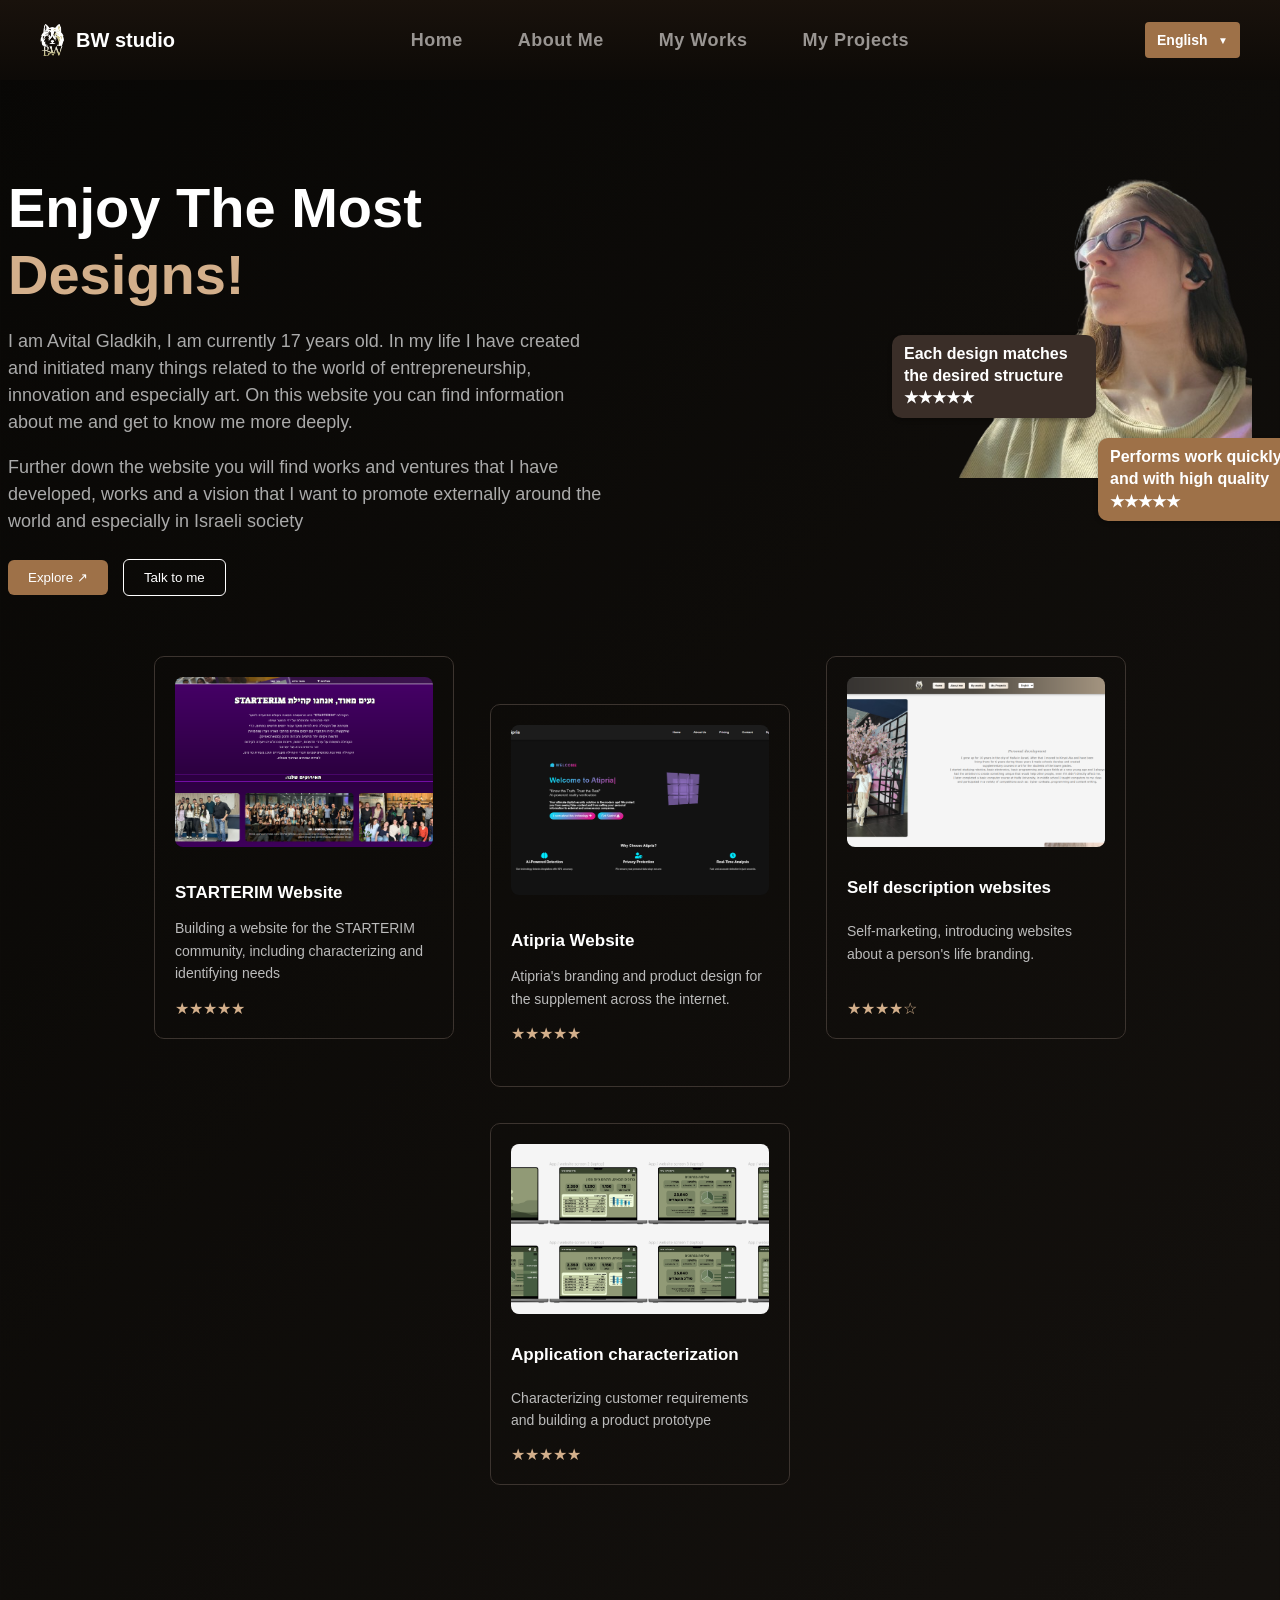
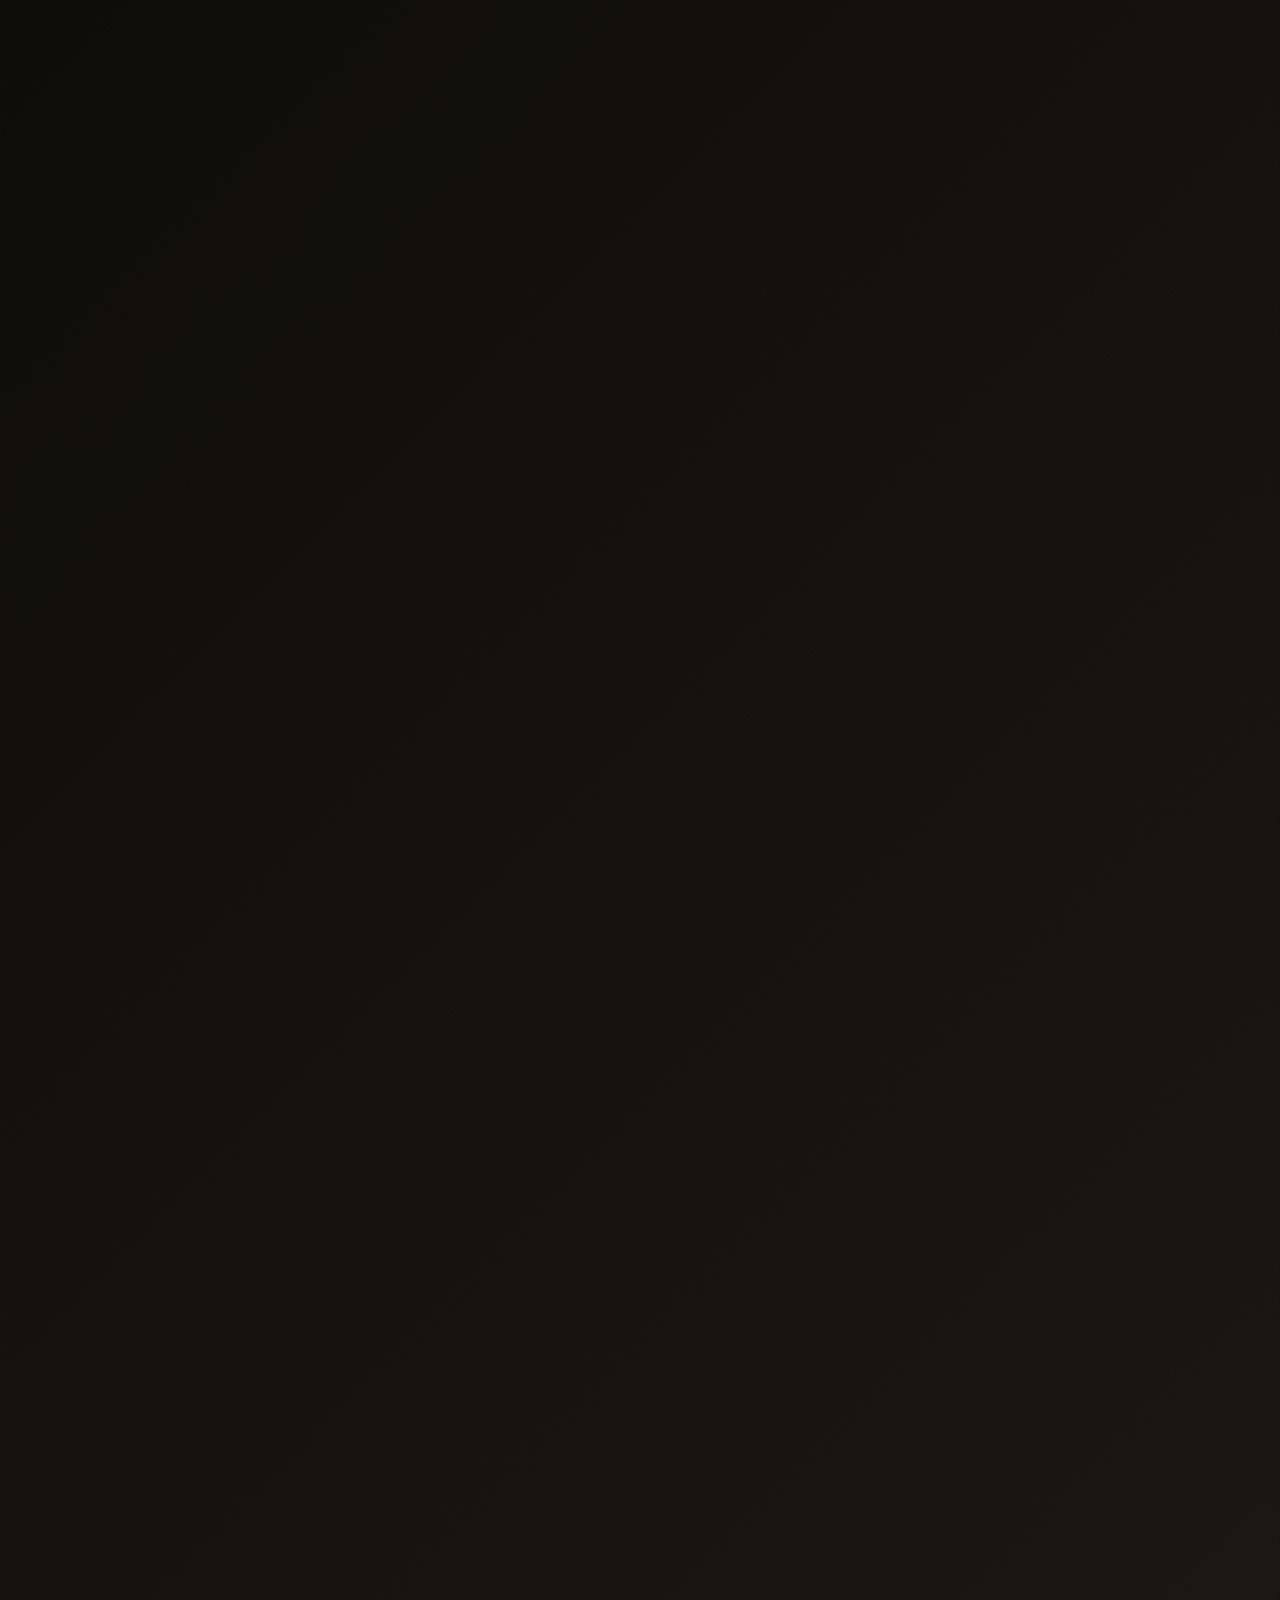
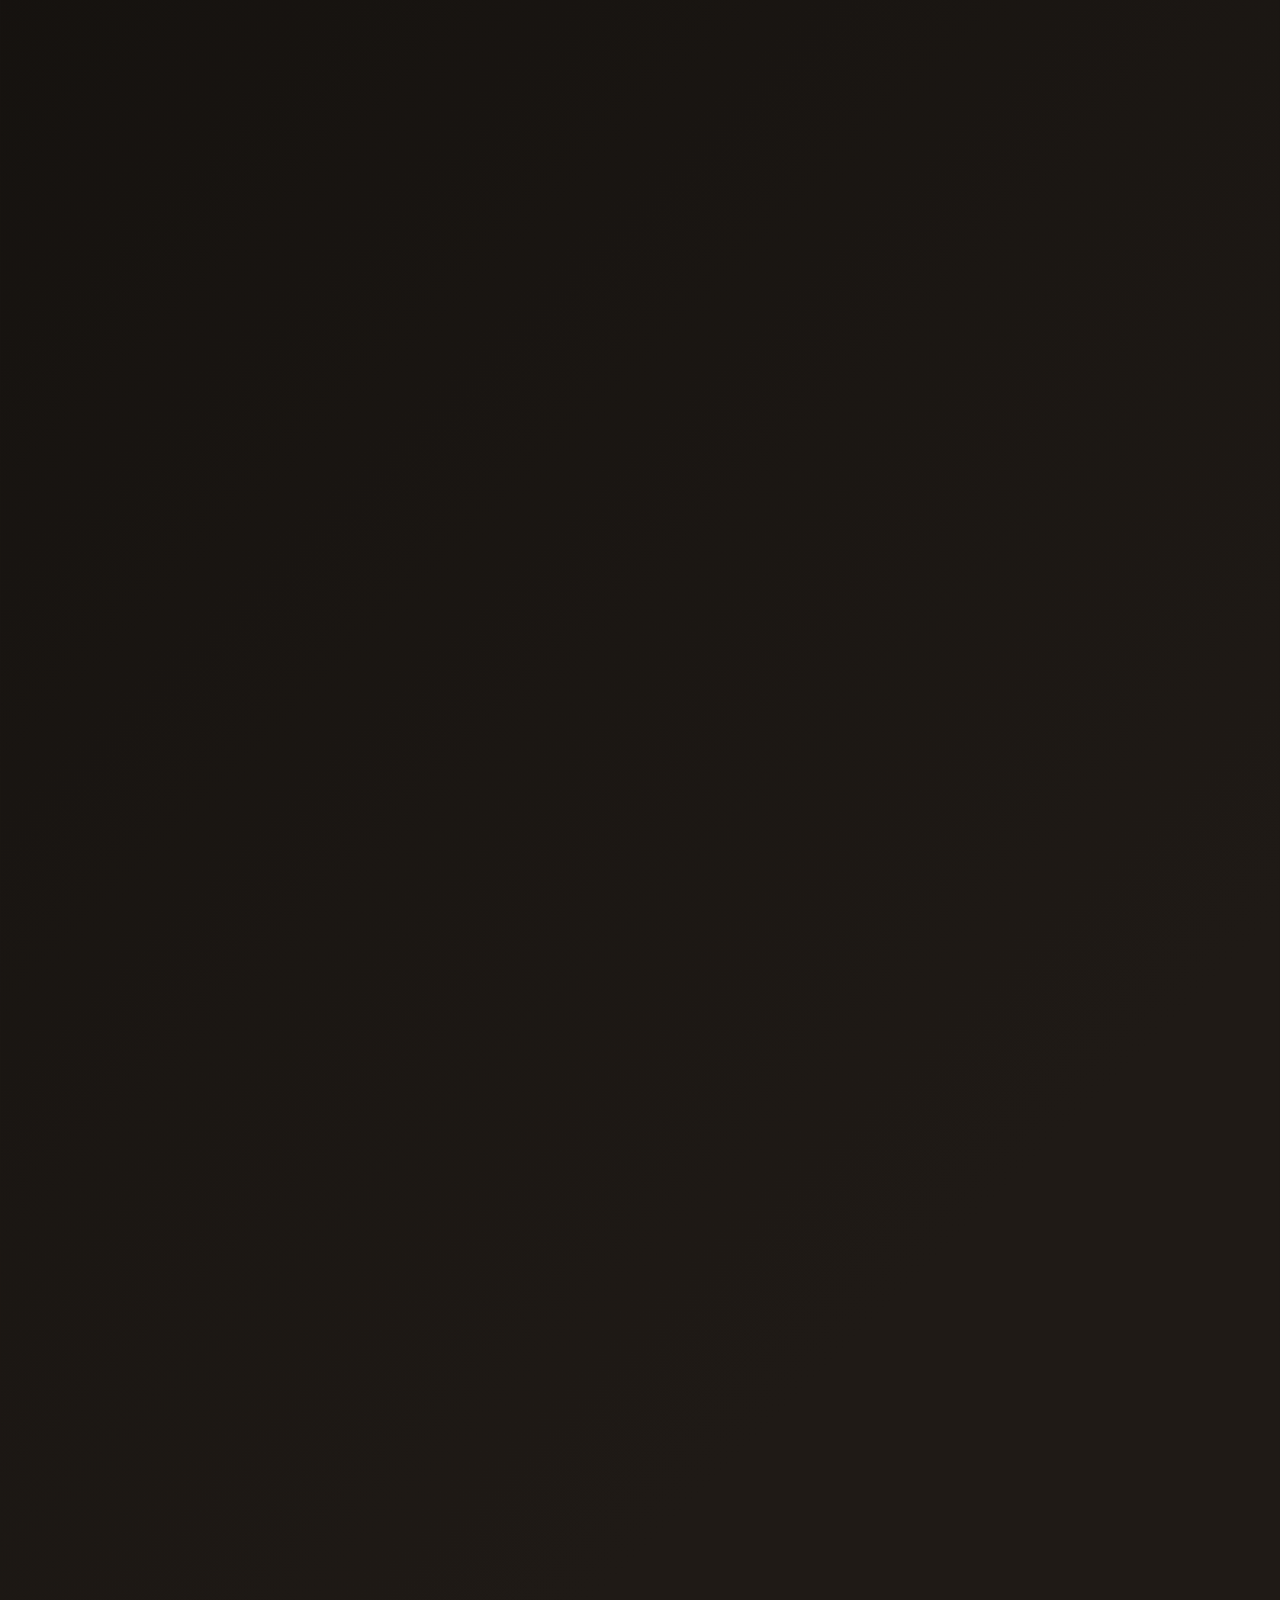
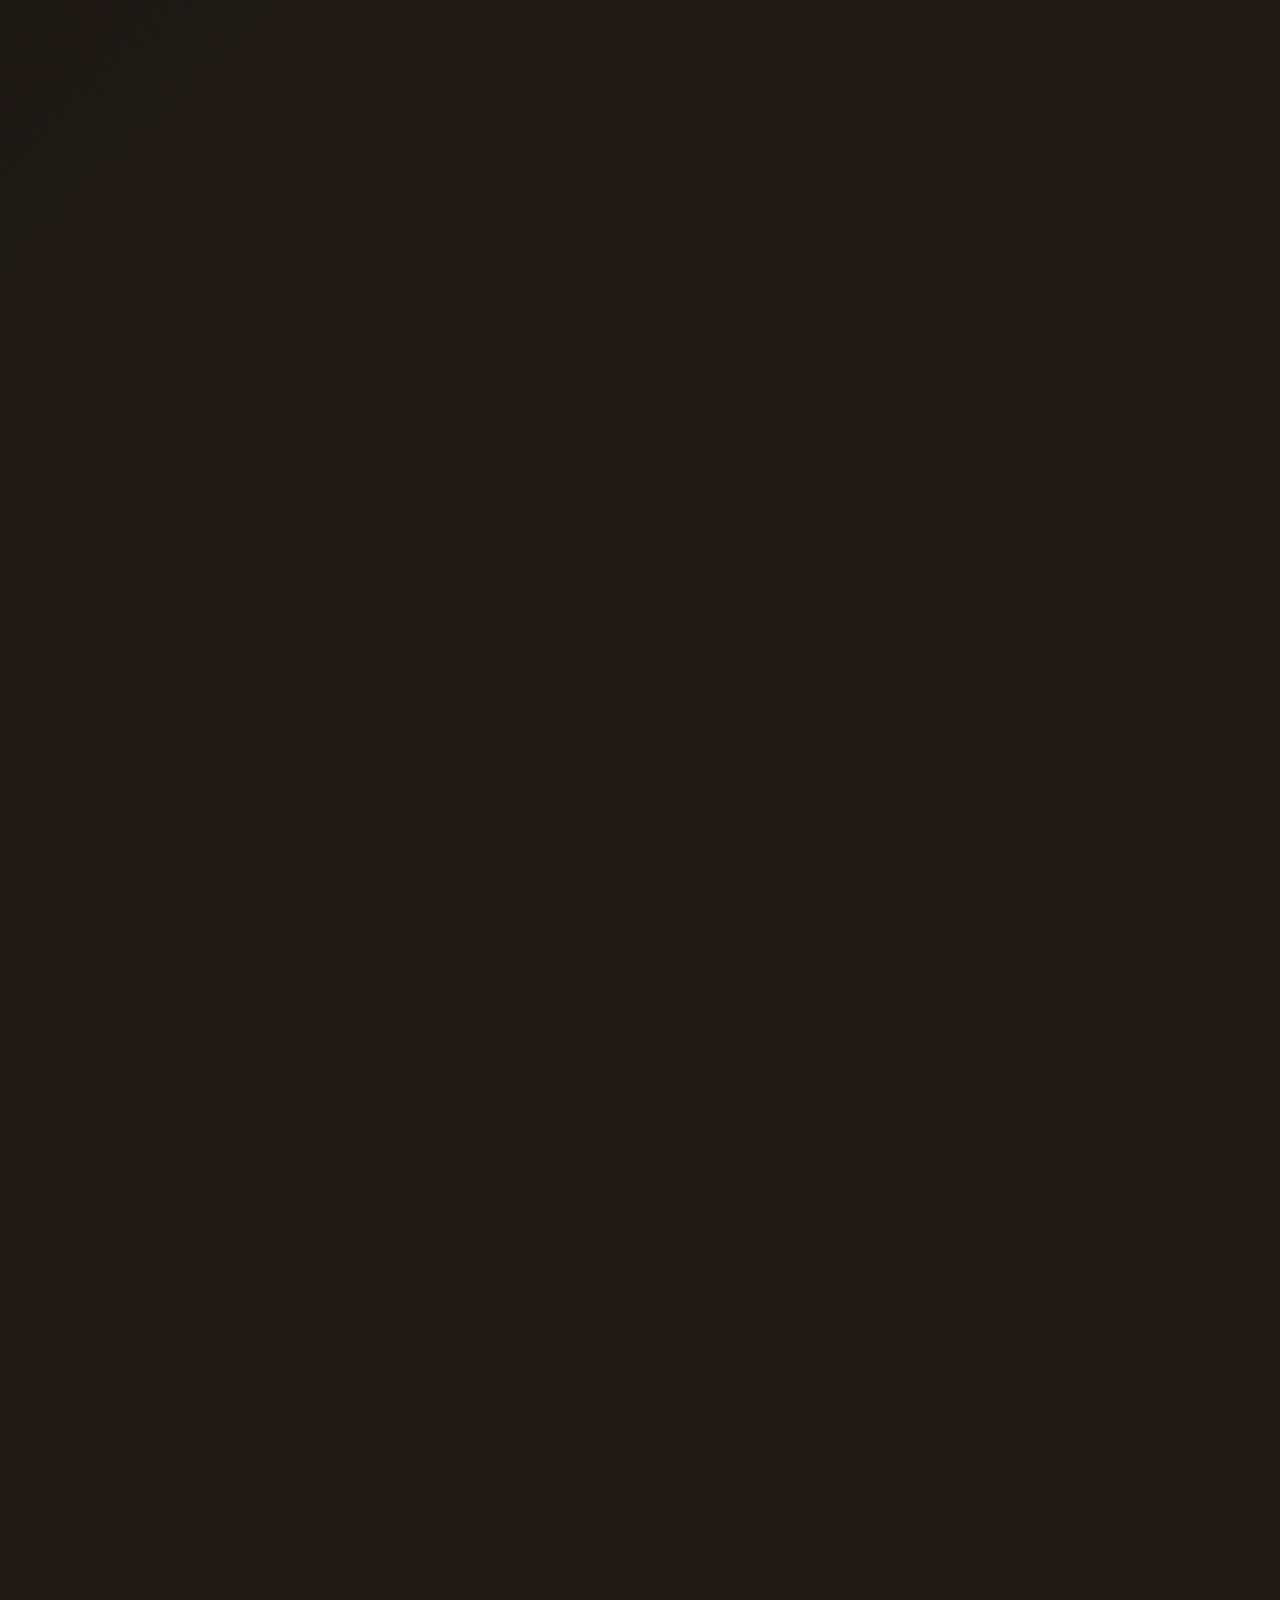
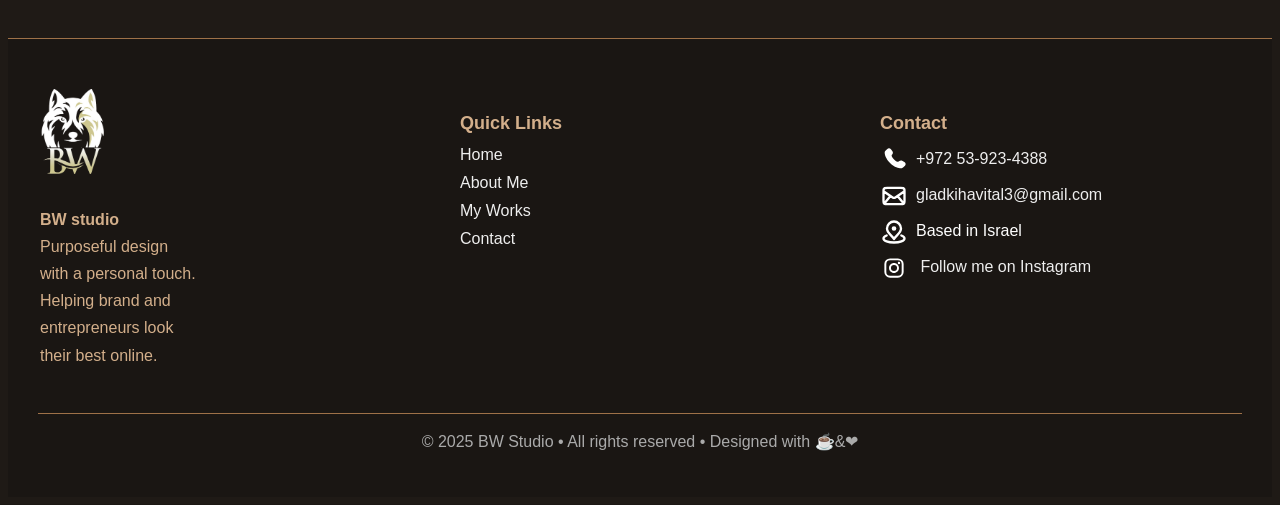
==== commit 11ff9f5c: "Update index.html" ====
--- a/index.html
+++ b/index.html
@@ -5,7 +5,7 @@
   <meta charset="UTF-8">
   <meta name="viewport" content="width=device-width, initial-scale=1.0">
   <title>BW Studio</title>
-  <link rel="icon" type="image/x-icon" href="design-files/logo.jpg">
+  <link rel="icon" type="image/x-icon" href="logo.jpg">
   <link rel="stylesheet" href="design-files/CSS codes/style.css">
   <link rel="stylesheet" href="design-files/CSS codes/Popup.css">
   <link rel="stylesheet" href="design-files/CSS codes/Media.css">
--- a/design-files/CSS codes/style.css
+++ b/design-files/CSS codes/style.css
@@ -0,0 +1,851 @@
+html {
+  scroll-behavior: smooth;
+  font-size: 18px;
+}
+
+body {
+  font-family: Arial, sans-serif;
+  font-size: 18px;
+  background: linear-gradient(135deg, #080705 0%, #1F1A16 66%);
+  color: white;
+}
+
+header {
+  position: fixed;
+  top: 0;
+  left: 0;
+  width: 100%;
+  z-index: 1000;
+
+  display: flex;
+  justify-content: space-between;
+  align-items: center;
+  padding: 20px 40px;
+  background: linear-gradient(to bottom, #19120c 0%, #0d0a07 100%);
+  height: 80px;
+  box-sizing: border-box;
+}
+
+.Header-logo {
+  display: flex;
+  align-items: center;
+  gap: 12px;
+}
+
+.Header-logo img {
+  height: 32px;
+  width: auto;
+  display: block;
+}
+
+.logo {
+  font-size: 20px;
+  font-weight: bold;
+  color: white;
+}
+
+nav a {
+  color: #999592;
+  margin: 0 25px;
+  text-decoration: none;
+  font-size: 18px;
+  font-weight: 600;
+  letter-spacing: 0.5px;
+  transition: all 0.2s ease;
+}
+
+nav a:hover {
+  color: #f1b37a;
+}
+
+.language-selector {
+  position: relative;
+  display: inline-block;
+  width: fit-content;
+}
+
+.language-selector select {
+  background-color: #9E7148;
+  color: white;
+  border: none;
+  padding: 10px 32px 10px 12px;
+  font-size: 14px;
+  border-radius: 4px;
+  cursor: pointer;
+  appearance: none;
+  -webkit-appearance: none;
+  -moz-appearance: none;
+  font-weight: 600;
+  position: relative;
+  z-index: 1;
+}
+
+.language-selector::after {
+  content: "▼";
+  position: absolute;
+  right: 12px;
+  top: 50%;
+  transform: translateY(-50%);
+  pointer-events: none;
+  color: white;
+  font-size: 10px;
+  z-index: 2;
+}
+
+main {
+  max-width: 1440px;
+  margin: auto;
+  padding-top: 100px;
+}
+
+.hero {
+  display: flex;
+  justify-content: space-between;
+  align-items: flex-start;
+  gap: 60px;
+  padding-top: 10px;
+  position: relative;
+}
+
+.hero-text {
+  max-width: 600px;
+}
+
+.hero-text h1 {
+  font-size: 56px;
+  font-weight: 800;
+  margin-bottom: 20px;
+  line-height: 1.2;
+}
+
+.hero-text span {
+  color: #D3AF8B;
+}
+
+.hero-text p {
+  color: #aaa;
+  font-size: 18px;
+  line-height: 1.5;
+}
+
+.hero-text .small-text {
+  font-size: 18px;
+  color: #aaa;
+  margin-top: 12px;
+}
+
+.buttons {
+  margin-top: 24px;
+}
+
+.explore-btn {
+  background-color: #9E7148;
+  color: white;
+  border: none;
+  padding: 10px 20px;
+  margin-right: 10px;
+  border-radius: 6px;
+  cursor: pointer;
+  transition: background-color 0.3s ease, transform 0.2s ease;
+}
+
+.explore-btn:hover {
+  background-color: #b9895c;
+  transform: scale(1.05);
+}
+
+.talk-btn {
+  background-color: transparent;
+  border: 1px solid #fff;
+  color: white;
+  padding: 10px 20px;
+  border-radius: 6px;
+  cursor: pointer;
+  transition: background-color 0.3s ease, color 0.3s ease, transform 0.2s ease;
+}
+
+.talk-btn:hover {
+  background-color: white;
+  color: #1a1613;
+  transform: scale(1.05);
+}
+
+.floating-person {
+  position: absolute;
+  right: 0;
+  top: -40px;
+  text-align: left;
+  width: 320px;
+  max-width: 100%;
+}
+
+.floating-person img {
+  width: 100%;
+  max-width: 320px;
+  height: auto;
+  border-radius: 0;
+  display: block;
+}
+
+.floating-person img {
+  width: 100%;
+  height: auto;
+  display: block;
+}
+
+.roles-section {
+  max-width: 1100px;
+  margin: 120px auto;
+  padding: 0 24px;
+  text-align: center;
+  color: white;
+}
+
+.roles-section h2 {
+  font-size: 38px;
+  color: #d3af8b;
+  margin-bottom: 40px;
+  letter-spacing: 0.5px;
+}
+
+.role-bubbles {
+  display: flex;
+  flex-wrap: wrap;
+  gap: 18px;
+  justify-content: center;
+}
+
+.bubble {
+  background: linear-gradient(135deg, #2d2622, #1c1815);
+  color: #f3f3f3;
+  padding: 14px 28px;
+  border-radius: 40px;
+  font-size: 15.5px;
+  font-weight: 600;
+  border: 1px solid #9e7148;
+  box-shadow: 0 3px 10px rgba(0, 0, 0, 0.35);
+  transition: all 0.3s ease;
+  cursor: default;
+  position: relative;
+}
+
+.badge {
+  position: absolute;
+  font-size: 16px;
+  font-weight: bold;
+  line-height: 1.4;
+  padding: 8px 12px;
+  border-radius: 10px;
+  max-width: 180px;
+  color: white;
+  box-shadow: 0 2px 4px rgba(0,0,0,0.3);
+}
+
+.badge.top-right {
+  top: 0;
+  right: -30px;
+  background-color: #9E7148;
+}
+
+.badge.bottom-left {
+  bottom: 20px;
+  left: -60px;
+  background-color: #3a2e28;
+}
+
+.cards {
+  display: flex;
+  justify-content: center;
+  flex-wrap: wrap;
+  gap: 36px;
+  max-width: 1700px;
+  margin: 60px auto;
+  padding: 0 20px;
+  box-sizing: border-box;
+}
+
+.card {
+  width: 300px;
+  background-color: transparent;
+  border: 1px solid #3c342f;
+  border-radius: 10px;
+  padding: 20px;
+  display: flex;
+  flex-direction: column;
+  justify-content: space-between;
+  box-sizing: border-box;
+  color: white;
+  transition: transform 0.2s ease;
+}
+
+.card:hover {
+  transform: translateY(-6px);
+}
+
+.card-2,
+.card-4 {
+  transform: translateY(48px);
+}
+
+.card img {
+  width: 100%;
+  height: 170px;
+  object-fit: cover;
+  border-radius: 8px;
+  margin-bottom: 14px;
+}
+
+.card h3 {
+  font-size: 17px;
+  font-weight: 700;
+  margin-bottom: 8px;
+}
+
+.card p {
+  font-size: 14px;
+  color: #bbb;
+  line-height: 1.6;
+  flex-grow: 1;
+  margin-bottom: 14px;
+}
+
+.stars {
+  color: #D3AF8B;
+  font-size: 16px;
+}
+
+.About_me-frame {
+  max-width: 1200px;
+  margin: 225px auto;
+  padding: 0 40px;
+  color: white;
+  font-size: 18px;
+}
+
+.about-block {
+  display: flex;
+  align-items: center;
+  gap: 30px;
+  padding: 20px;
+  margin-bottom: 32px;
+  border-radius: 12px;
+  transition: box-shadow 0.3s ease, border 0.3s ease;
+}
+
+.about-block img {
+  width: 320px;
+  height: auto;
+  border-radius: 10px;
+  object-fit: cover;
+  flex-shrink: 0;
+}
+
+.about-text {
+  display: flex;
+  flex-direction: column;
+  justify-content: center;
+  transform: translateY(-20px);
+}
+
+.about-text h3 {
+  font-size: 32px;
+  margin-bottom: 16px;
+  color: #D3AF8B;
+}
+
+.about-text ul {
+  list-style: disc;
+  padding-left: 20px;
+  margin-bottom: 18px;
+}
+
+.about-text ul li {
+  font-size: 17px;
+  line-height: 1.7;
+  margin-bottom: 8px;
+}
+
+.read-more {
+  align-self: flex-start;
+  background-color: #9E7148;
+  color: white;
+  border: none;
+  padding: 8px 16px;
+  font-size: 16px;
+  border-radius: 6px;
+  cursor: pointer;
+  transition: background 0.3s ease, transform 0.2s ease;
+}
+
+.read-more:hover {
+  background-color: #b47e4a;
+  transform: scale(1.05);
+}
+
+.gallery-section {
+  max-width: 1100px;
+  margin: 120px auto;
+  padding: 0 20px;
+  text-align: center;
+  color: white;
+}
+
+.gallery-section h2 {
+  font-size: 36px;
+  margin-bottom: 40px;
+  color: #d3af8b;
+}
+
+.gallery-grid {
+  display: grid;
+  grid-template-columns: repeat(auto-fit, minmax(240px, 1fr));
+  gap: 18px;
+}
+
+.gallery-grid img {
+  width: 100%;
+  height: auto;
+  border-radius: 10px;
+  object-fit: cover;
+  box-shadow: 0 4px 12px rgba(0,0,0,0.3);
+  transition: transform 0.3s ease;
+  cursor: zoom-in;
+}
+
+.gallery-grid img:hover {
+  transform: scale(1.04);
+}
+
+.caption {
+  margin-top: 8px;
+  font-size: 16px;
+  color: #d3af8b;
+  line-height: 1.4;
+  max-width: 95%;
+  text-align: center;
+  font-weight: bold;
+}
+
+.projects-frame {
+  max-width: 1200px;
+  margin: 100px auto;
+  padding: 0 40px;
+  text-align: center;
+  color: white;
+}
+
+.projects-frame h2 {
+  font-size: 36px;
+  color: #D3AF8B;
+  margin-bottom: 10px;
+}
+
+.projects-frame p {
+  font-size: 16px;
+  color: #ccc;
+  margin-bottom: 40px;
+  line-height: 1.6;
+}
+
+.project-card {
+  background-color: #1a1613;
+  border: 1px solid #2c241e;
+  border-radius: 12px;
+  width: 300px;
+  height: 320px;
+  padding: 0;
+  box-shadow: 0 4px 16px rgba(0, 0, 0, 0.4);
+  transition: transform 0.3s ease, box-shadow 0.3s ease;
+}
+
+.project-card:hover {
+  transform: scale(1.03);
+  box-shadow: 0 6px 20px rgba(0, 0, 0, 0.5);
+}
+
+.project-card img {
+  width: 100%;
+  height: 100%;
+  object-fit: cover;
+  border-radius: 8px;
+}
+
+.projects-grid {
+  display: grid;
+  grid-template-columns: repeat(4, auto);
+  gap: 24px;
+  justify-content: center;
+}
+
+.projects-grid img {
+  width: 100%;
+  max-width: 200px;
+  border-radius: 8px;
+  transition: transform 0.3s ease;
+}
+
+.projects-grid img:hover {
+  transform: scale(1.05);
+}
+
+html[dir="rtl"] .design-category {
+  direction: ltr;
+}
+
+html[dir="rtl"] .design-category .design-text {
+  direction: rtl;
+  text-align: right;
+}
+
+.design-orders-frame {
+  max-width: 1200px;
+  margin: 100px auto;
+  padding: 0 40px;
+  color: white;
+  text-align: center;
+}
+
+.design-orders-frame h2 {
+  font-size: 32px;
+  color: #d3af8b;
+  margin-bottom: 10px;
+}
+
+.design-orders-frame p {
+  font-size: 16px;
+  color: #ccc;
+  margin-bottom: 40px;
+  line-height: 1.6;
+}
+
+.design-category {
+  display: flex;
+  align-items: center;
+  background-color: #1a1613;
+  border: 1px solid #34302D;
+  border-radius: 12px;
+  padding: 20px;
+  margin-bottom: 28px;
+  gap: 20px;
+  text-align: left;
+}
+
+.design-image-box {
+  transition: transform 0.25s ease, box-shadow 0.25s ease;
+  cursor: zoom-in;
+}
+
+.design-image-box:hover {
+  transform: scale(1.05);
+  box-shadow: 0 4px 12px rgba(0,0,0,0.4);
+}
+
+.design-category img {
+  height: 80px;
+  width: auto;
+  object-fit: contain;
+  border-radius: 6px;
+  background-color: #000;
+}
+
+.design-images {
+  display: flex;
+  flex-wrap: wrap;
+  gap: 12px;
+  flex: 1;
+  justify-content: center;
+  align-items: center;
+}
+
+.design-text {
+  flex: 2;
+}
+
+.design-text h3 {
+  color: #d3af8b;
+  font-size: 22px;
+  margin-bottom: 8px;
+}
+
+.design-text p {
+  font-size: 15px;
+  color: #ddd;
+}
+
+.design-cta {
+  margin-top: 40px;
+  padding: 16px 24px;
+  border: 1px solid #9E7148;
+  border-radius: 10px;
+  color: white;
+  background-color: #1a1613;
+  font-size: 16px;
+  line-height: 1.6;
+}
+
+.zoom-popup {
+  position: fixed;
+  top: 0;
+  left: 0;
+  width: 100%;
+  height: 100%;
+  background: rgba(10, 10, 10, 0.9);
+  display: none;
+  justify-content: center;
+  align-items: center;
+  z-index: 9999;
+  cursor: zoom-out;
+}
+
+.zoom-popup img {
+  max-width: 90%;
+  max-height: 90%;
+  border-radius: 10px;
+  box-shadow: 0 0 30px rgba(0,0,0,0.6);
+  animation: zoomIn 0.3s ease;
+}
+
+@keyframes zoomIn {
+  from {
+    transform: scale(0.85);
+    opacity: 0;
+  }
+  to {
+    transform: scale(1);
+    opacity: 1;
+  }
+}
+
+.contact-popup-overlay {
+  display: none;
+  position: fixed;
+  top: 0;
+  left: 0;
+  width: 100%;
+  height: 100%;
+  background-color: rgba(10, 10, 10, 0.9);
+  justify-content: center;
+  align-items: center;
+  z-index: 9999;
+  padding: 20px;
+  box-sizing: border-box;
+}
+
+.contact-popup {
+  background-color: #1a1613;
+  border: 1px solid #9E7148;
+  border-radius: 12px;
+  padding: 32px 24px;
+  width: 100%;
+  max-width: 400px;
+  position: relative;
+  color: white;
+  text-align: center;
+}
+
+.close-btn {
+  position: absolute;
+  top: 14px;
+  background: none;
+  border: none;
+  color: white;
+  font-size: 22px;
+  cursor: pointer;
+  width: auto;
+  padding: 0 10px;
+}
+
+html[dir="ltr"] .close-btn {
+  right: 14px;
+  left: auto;
+}
+
+html[dir="rtl"] .close-btn {
+  left: 14px;
+  right: auto;
+}
+
+.contact-popup h2 {
+  color: #f4c08a;
+  font-size: 26px;
+  margin-bottom: 8px;
+}
+
+.popup-subtitle {
+  font-size: 13.5px;
+  color: #ddd;
+  margin-bottom: 24px;
+  line-height: 1.5;
+}
+
+.contact-form {
+  display: flex;
+  flex-direction: column;
+  gap: 10px;
+  margin-bottom: 24px;
+}
+
+.contact-form input,
+.contact-form textarea {
+  padding: 10px 12px;
+  border-radius: 6px;
+  border: 1px solid #9E7148;
+  background-color: transparent;
+  color: white;
+  font-size: 14px;
+}
+
+.contact-form textarea {
+  resize: vertical;
+  min-height: 100px;
+}
+
+.contact-form button {
+  background-color: #d3af8b;
+  border: none;
+  padding: 12px;
+  border-radius: 6px;
+  font-weight: bold;
+  cursor: pointer;
+  transition: background-color 0.3s ease;
+}
+
+.contact-form button:hover {
+  background-color: #b9895c;
+}
+
+.contact-info p {
+  margin: 6px 0;
+  font-size: 14px;
+  color: white;
+  display: flex;
+  align-items: center;
+  gap: 6px;
+  justify-content: center;
+}
+
+.contact-info .note {
+  color: #d3af8b;
+  font-size: 13px;
+  margin-top: 12px;
+  line-height: 1.5;
+}
+
+.icon {
+  font-size: 16px;
+}
+
+.contact-link {
+  color: #d3af8b;
+  font-weight: bold;
+  cursor: pointer;
+  text-decoration: underline;
+}
+
+.footer {
+  background-color: #1a1613;
+  color: #ccc;
+  padding: 50px 30px 30px;
+  font-size: 16px;
+  border-top: 1px solid #9E7148;
+  margin-top: 80px;
+}
+
+.footer-top {
+  display: flex;
+  flex-wrap: wrap;
+  justify-content: space-between;
+  gap: 60px;
+  max-width: 1200px;
+  margin: 0 auto;
+}
+
+.footer-section {
+  flex: 1 1 250px;
+}
+
+.logo-section p {
+  font-size: 16px;
+  line-height: 1.7;
+  color: #d3af8b;
+}
+
+.footer-logo {
+  width: 64px;
+  margin-bottom: 12px;
+}
+
+.links-section h4,
+.contact-section h4 {
+  font-size: 18px;
+  margin-bottom: 12px;
+  color: #d3af8b;
+}
+
+.links-section ul {
+  list-style: none;
+  padding: 0;
+  margin: 0;
+}
+
+.links-section li {
+  margin-bottom: 10px;
+}
+
+.links-section a {
+  text-decoration: none;
+  color: #eee;
+  transition: color 0.2s ease;
+  font-size: 16px;
+}
+
+.links-section a:hover {
+  color: #d3af8b;
+}
+
+.contact-section p {
+  margin: 8px 0;
+  color: #eee;
+  font-size: 16px;
+}
+
+.contact-section a {
+  color: #eee;
+  text-decoration: none;
+  font-size: 16px;
+}
+
+.contact-section a:hover {
+  color: #d3af8b;
+}
+
+.footer-divider {
+  border: none;
+  height: 1px;
+  background-color: #9E7148;
+  margin: 28px 0 18px;
+}
+
+.footer-bottom {
+  text-align: center;
+  font-size: 16px;
+  color: #aaa;
+}
+
+.social-icon {
+  height: 28px;
+  width: 28px;
+  margin-right: 8px;
+  vertical-align: middle;
+  filter: brightness(0) invert(1);
+}
+
+.social-link {
+  color: white;
+  font-weight: 500;
+  text-decoration: none;
+}
+
+.social-link:hover {
+  text-decoration: underline;
+}
--- a/design-files/CSS codes/Popup.css
+++ b/design-files/CSS codes/Popup.css
@@ -0,0 +1,80 @@
+.popup-overlay {
+  position: fixed;
+  top: 0;
+  left: 0;
+  width: 100%;
+  height: 100%;
+  background-color: rgba(10, 10, 10, 0.9);
+  display: none;
+  justify-content: center;
+  align-items: center;
+  z-index: 9999;
+  padding: 20px;
+  box-sizing: border-box;
+}
+
+.popup-overlay.active {
+  display: flex;
+}
+
+.popup-content {
+  background-color: #1f1a16;
+  border: 1px solid #9e7148;
+  border-radius: 12px;
+  padding: 20px;
+  max-width: 1000px;
+  width: 100%;
+  display: flex;
+  flex-direction: row;
+  font-size: 18px;
+  gap: 20px;
+  box-shadow: 0 5px 30px rgba(0, 0, 0, 0.5);
+  color: white;
+  position: relative;
+}
+
+.close-btn {
+  position: absolute;
+  top: 14px;
+  right: 14px;
+  background-color: #9e7148;
+  color: white;
+  border: none;
+  padding: 6px 14px;
+  border-radius: 6px;
+  cursor: pointer;
+  font-weight: bold;
+  font-size: 16px;
+}
+
+.popup-inner {
+  display: flex;
+  flex-direction: row;
+  gap: 20px;
+}
+
+.popup-inner img {
+  width: 280px;
+  height: auto;
+  border-radius: 10px;
+  object-fit: cover;
+  flex-shrink: 0;
+}
+
+.popup-text {
+  display: flex;
+  flex-direction: column;
+  justify-content: center;
+}
+
+.popup-text h3 {
+  font-size: 28px;
+  margin-bottom: 16px;
+  color: #D3AF8B;
+}
+
+.popup-text p {
+  font-size: 18px;
+  line-height: 1.8;
+  white-space: pre-line;
+}
--- a/design-files/CSS codes/Media.css
+++ b/design-files/CSS codes/Media.css
@@ -0,0 +1,445 @@
+@media screen and (max-width: 768px) {
+  nav {
+    margin-top: 10px;
+    display: flex;
+    flex-wrap: wrap;
+    justify-content: center;
+    gap: 10px;
+  }
+
+  nav a {
+    margin: 5px 10px;
+    font-size: 16px;
+  }
+
+  .hero {
+    flex-direction: column;
+    align-items: center;
+    text-align: center;
+    gap: 20px;
+  }
+
+  .hero-text h1 {
+    font-size: 36px;
+  }
+
+  .hero-text p, .hero-text .small-text {
+    font-size: 16px;
+  }
+
+  .floating-person {
+    position: static;
+    width: 100%;
+    max-width: 280px;
+    margin: 0 auto;
+    text-align: center;
+  }
+
+  .floating-person img {
+    max-width: 100%;
+  }
+
+  .roles-section h2,
+  .projects-frame h2,
+  .gallery-section h2,
+  .design-orders-frame h2 {
+    font-size: 28px;
+  }
+
+  .badge {
+    font-size: 14px;
+    padding: 6px 10px;
+    max-width: 140px;
+  }
+
+  .badge.top-right {
+    top: 8px;
+    right: 8px;
+  }
+
+  .badge.bottom-left {
+    bottom: 8px;
+    left: 8px;
+  }
+
+  .cards {
+    flex-direction: column;
+    align-items: center;
+  }
+
+  .card {
+    width: 90%;
+  }
+
+  .About_me-frame {
+    margin: 120px auto;
+    padding: 0 20px;
+  }
+
+  .about-block {
+    flex-direction: column;
+    text-align: center;
+  }
+
+  .about-block img {
+    width: 100%;
+    max-width: 300px;
+  }
+
+  .about-text h3 {
+    font-size: 24px;
+  }
+
+  .about-text ul li {
+    font-size: 16px;
+  }
+
+  .gallery-grid {
+    grid-template-columns: repeat(auto-fit, minmax(150px, 1fr));
+  }
+
+  .projects-grid {
+    grid-template-columns: repeat(auto-fit, minmax(150px, 1fr));
+  }
+
+  .design-category {
+    flex-direction: column;
+    align-items: center;
+    text-align: center;
+  }
+
+  .design-category img {
+    height: 60px;
+  }
+
+  .design-text h3 {
+    font-size: 20px;
+  }
+
+  .design-text p {
+    font-size: 14px;
+  }
+
+  .contact-popup {
+    padding: 20px;
+  }
+
+  .popup-subtitle {
+    font-size: 12px;
+  }
+
+  .footer-top {
+    flex-direction: column;
+    align-items: center;
+    gap: 30px;
+  }
+
+  .footer-section {
+    text-align: center;
+  }
+
+  .footer {
+    padding: 30px 20px;
+  }
+
+  .popup-content {
+    flex-direction: column;
+    align-items: center;
+    text-align: center;
+    padding: 16px;
+  }
+
+  .popup-inner {
+    flex-direction: column;
+    align-items: center;
+    gap: 12px;
+  }
+
+  .popup-inner img {
+    width: 90%;
+    max-width: 280px;
+  }
+
+  .popup-text h3 {
+    font-size: 22px;
+  }
+
+  .popup-text p {
+    font-size: 16px;
+  }
+}
+
+@media screen and (max-width: 480px) {
+  .hero-text h1 {
+    font-size: 28px;
+  }
+
+  .read-more {
+    align-self: center;
+    margin: 0 auto;
+    display: block;
+  }
+
+  .hero-text p,
+  .hero-text .small-text,
+  .read-more,
+  .design-cta,
+  .popup-subtitle,
+  .contact-info p,
+  .contact-info .note,
+  .footer-bottom {
+    font-size: 14px;
+  }
+
+  .explore-btn,
+  .talk-btn,
+  .contact-form button {
+    padding: 8px 16px;
+    font-size: 14px;
+  }
+
+  .card h3,
+  .card p,
+  .stars,
+  .bubble,
+  .badge {
+    font-size: 14px;
+  }
+
+  .design-text h3 {
+    font-size: 18px;
+  }
+
+  .popup-text h3 {
+    font-size: 20px;
+  }
+
+  .popup-text p {
+    font-size: 14px;
+  }
+
+  .close-btn {
+    top: 10px;
+    right: 10px;
+    padding: 5px 10px;
+    font-size: 14px;
+  }
+}
+
+@media screen and (max-width: 768px) {
+  header {
+    flex-direction: column;
+    align-items: stretch;
+    padding: 12px 20px;
+    height: auto;
+  }
+
+  .Header-logo {
+    justify-content: center;
+    margin-bottom: 10px;
+  }
+
+  .logo {
+    font-size: 18px;
+    text-align: center;
+  }
+
+  nav {
+    display: flex;
+    flex-wrap: wrap;
+    justify-content: center;
+    gap: 10px;
+    margin-top: 10px;
+  }
+
+  nav a {
+    font-size: 16px;
+    margin: 6px 10px;
+  }
+
+  .language-selector {
+    margin-top: 10px;
+    align-self: center;
+  }
+
+  .language-selector select {
+    font-size: 14px;
+    padding: 8px 28px 8px 10px;
+  }
+
+  .language-selector::after {
+    right: 10px;
+    font-size: 10px;
+  }
+}
+
+    .Header-logo {
+      display: flex;
+      align-items: center;
+      gap: 12px;
+    }
+
+    .Header-logo img {
+      height: 32px;
+      width: auto;
+      display: block;
+    }
+
+    .logo {
+      font-size: 20px;
+      font-weight: bold;
+      color: white;
+    }
+
+    nav a {
+      color: #999592;
+      margin: 0 25px;
+      text-decoration: none;
+      font-size: 18px;
+      font-weight: 600;
+      letter-spacing: 0.5px;
+      transition: all 0.2s ease;
+    }
+
+    nav a:hover {
+      color: #f1b37a;
+    }
+
+    .language-selector {
+      position: relative;
+      display: inline-block;
+      width: fit-content;
+    }
+
+    .language-selector select {
+      background-color: #9E7148;
+      color: white;
+      border: none;
+      padding: 10px 32px 10px 12px;
+      font-size: 14px;
+      border-radius: 4px;
+      cursor: pointer;
+      appearance: none;
+      -webkit-appearance: none;
+      -moz-appearance: none;
+      font-weight: 600;
+      position: relative;
+      z-index: 1;
+    }
+
+    .language-selector::after {
+      content: "▼";
+      position: absolute;
+      right: 12px;
+      top: 50%;
+      transform: translateY(-50%);
+      pointer-events: none;
+      color: white;
+      font-size: 10px;
+      z-index: 2;
+    }
+
+    main {
+      max-width: 1440px;
+      margin: auto;
+      padding-top: 100px;
+    }
+
+    .hero {
+      display: flex;
+      justify-content: space-between;
+      align-items: flex-start;
+      gap: 60px;
+      padding-top: 10px;
+      position: relative;
+    }
+
+    .hero-text {
+      max-width: 600px;
+    }
+
+    .hero-text h1 {
+      font-size: 56px;
+      font-weight: 800;
+      margin-bottom: 20px;
+      line-height: 1.2;
+    }
+
+    .hero-text span {
+      color: #D3AF8B;
+    }
+
+    .hero-text p {
+      color: #aaa;
+      font-size: 18px;
+      line-height: 1.5;
+    }
+
+    .hero-text .small-text {
+      font-size: 18px;
+      color: #aaa;
+      margin-top: 12px;
+    }
+
+    .buttons {
+      margin-top: 24px;
+    }
+
+    .explore-btn {
+      background-color: #9E7148;
+      color: white;
+      border: none;
+      padding: 10px 20px;
+      margin-right: 10px;
+      border-radius: 6px;
+      cursor: pointer;
+      transition: background-color 0.3s ease, transform 0.2s ease;
+    }
+
+    .explore-btn:hover {
+      background-color: #b9895c;
+      transform: scale(1.05);
+    }
+
+    .talk-btn {
+      background-color: transparent;
+      border: 1px solid #fff;
+      color: white;
+      padding: 10px 20px;
+      border-radius: 6px;
+      cursor: pointer;
+      transition: background-color 0.3s ease, color 0.3s ease, transform 0.2s ease;
+    }
+
+    .talk-btn:hover {
+      background-color: white;
+      color: #1a1613;
+      transform: scale(1.05);
+    }
+
+    .floating-person {
+      position: absolute;
+      right: 0;
+      top: -40px;
+      text-align: left;
+      width: 300px;
+    }
+
+    .floating-person img {
+      width: 100%;
+      max-width: 300px;
+      border-radius: 0;
+    }
+
+    .floating-person {
+      position: relative;
+      width: 320px;
+      max-width: 100%;
+    }
+
+    .floating-person img {
+      width: 100%;
+      height: auto;
+      display: block;
+    }
+}
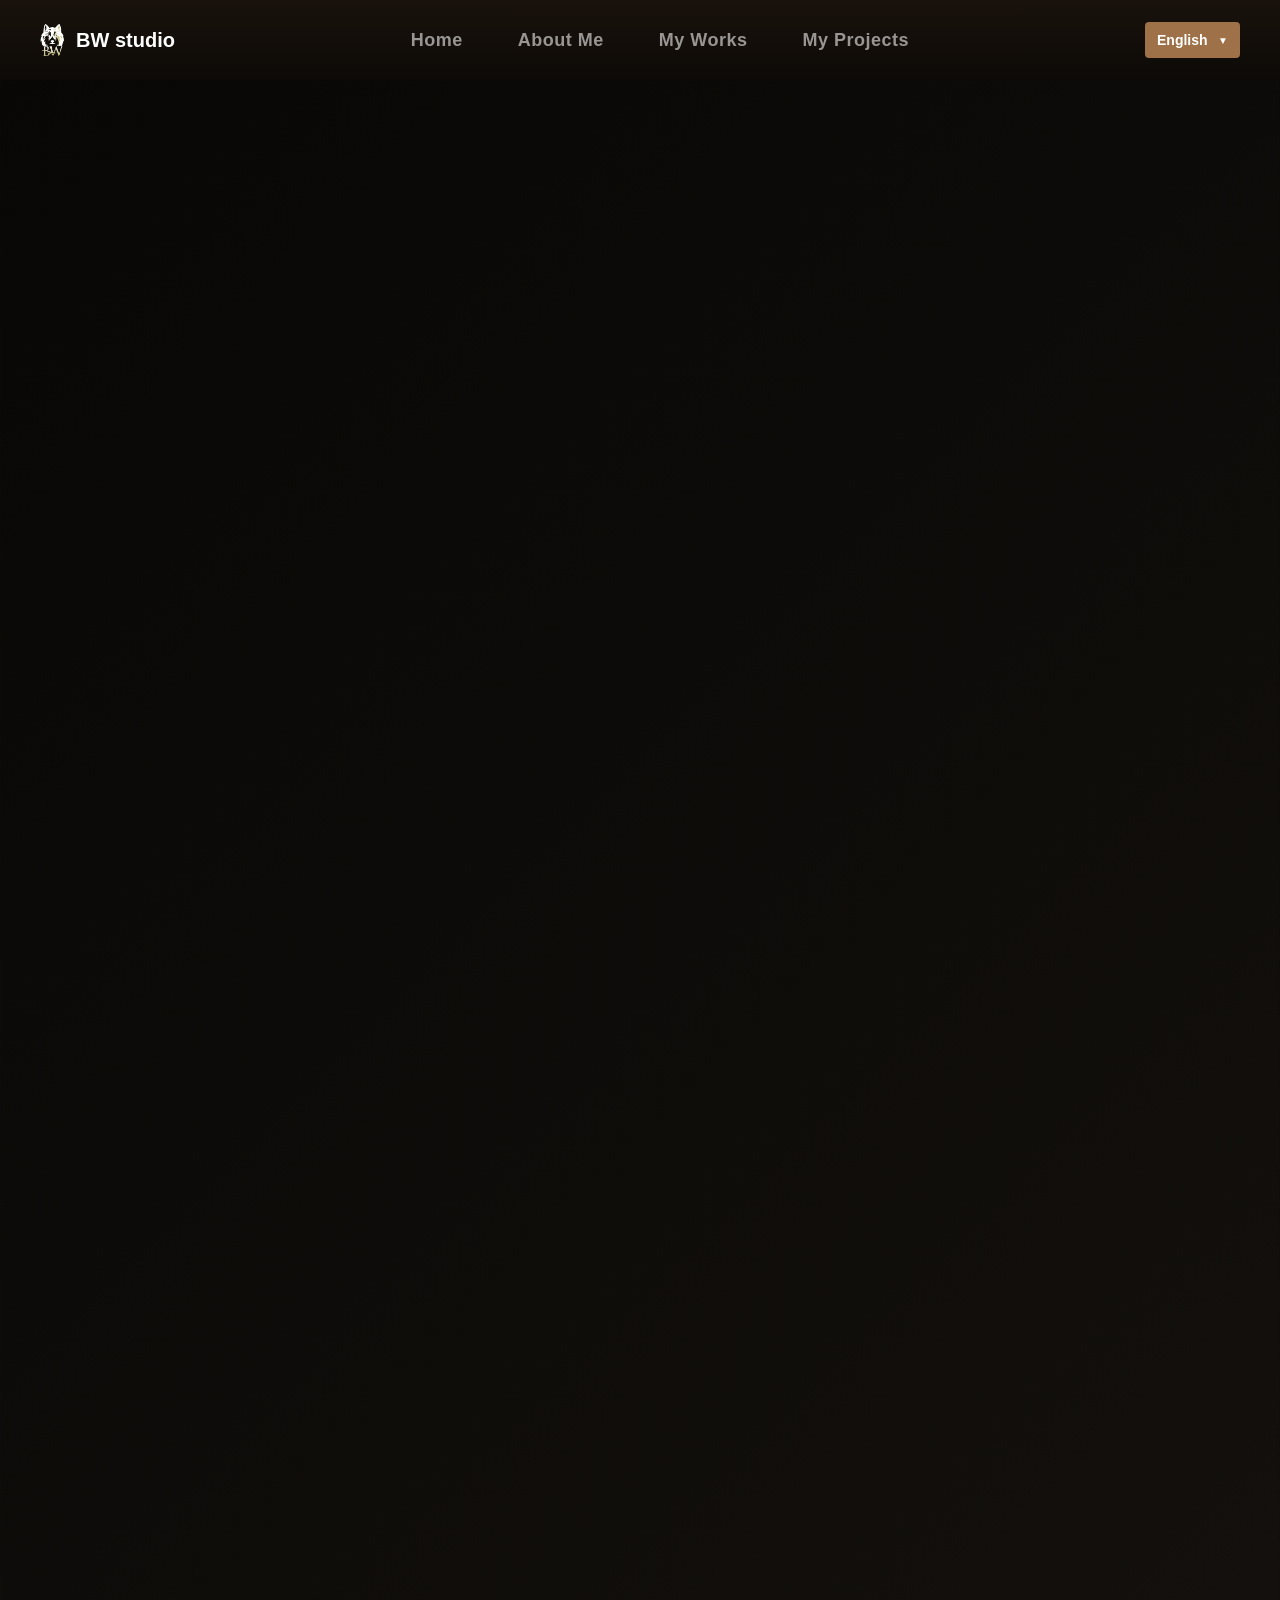
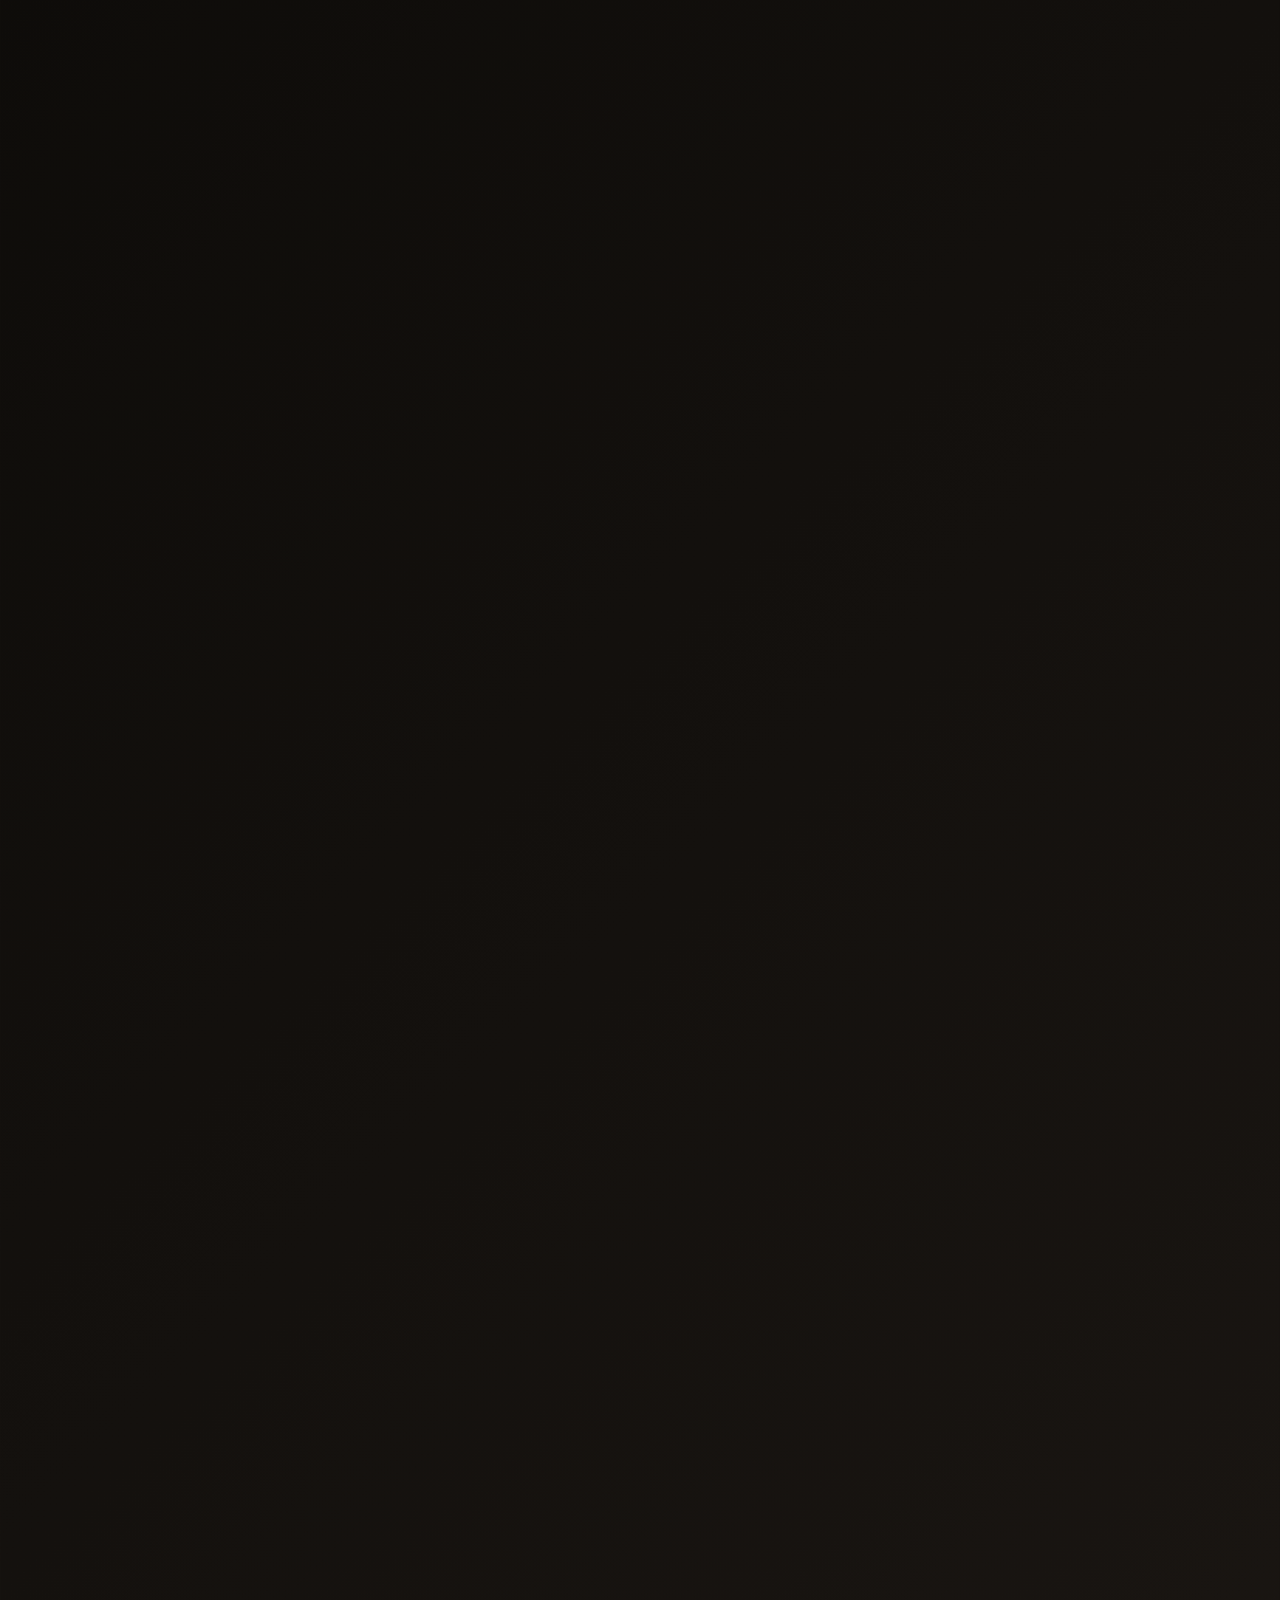
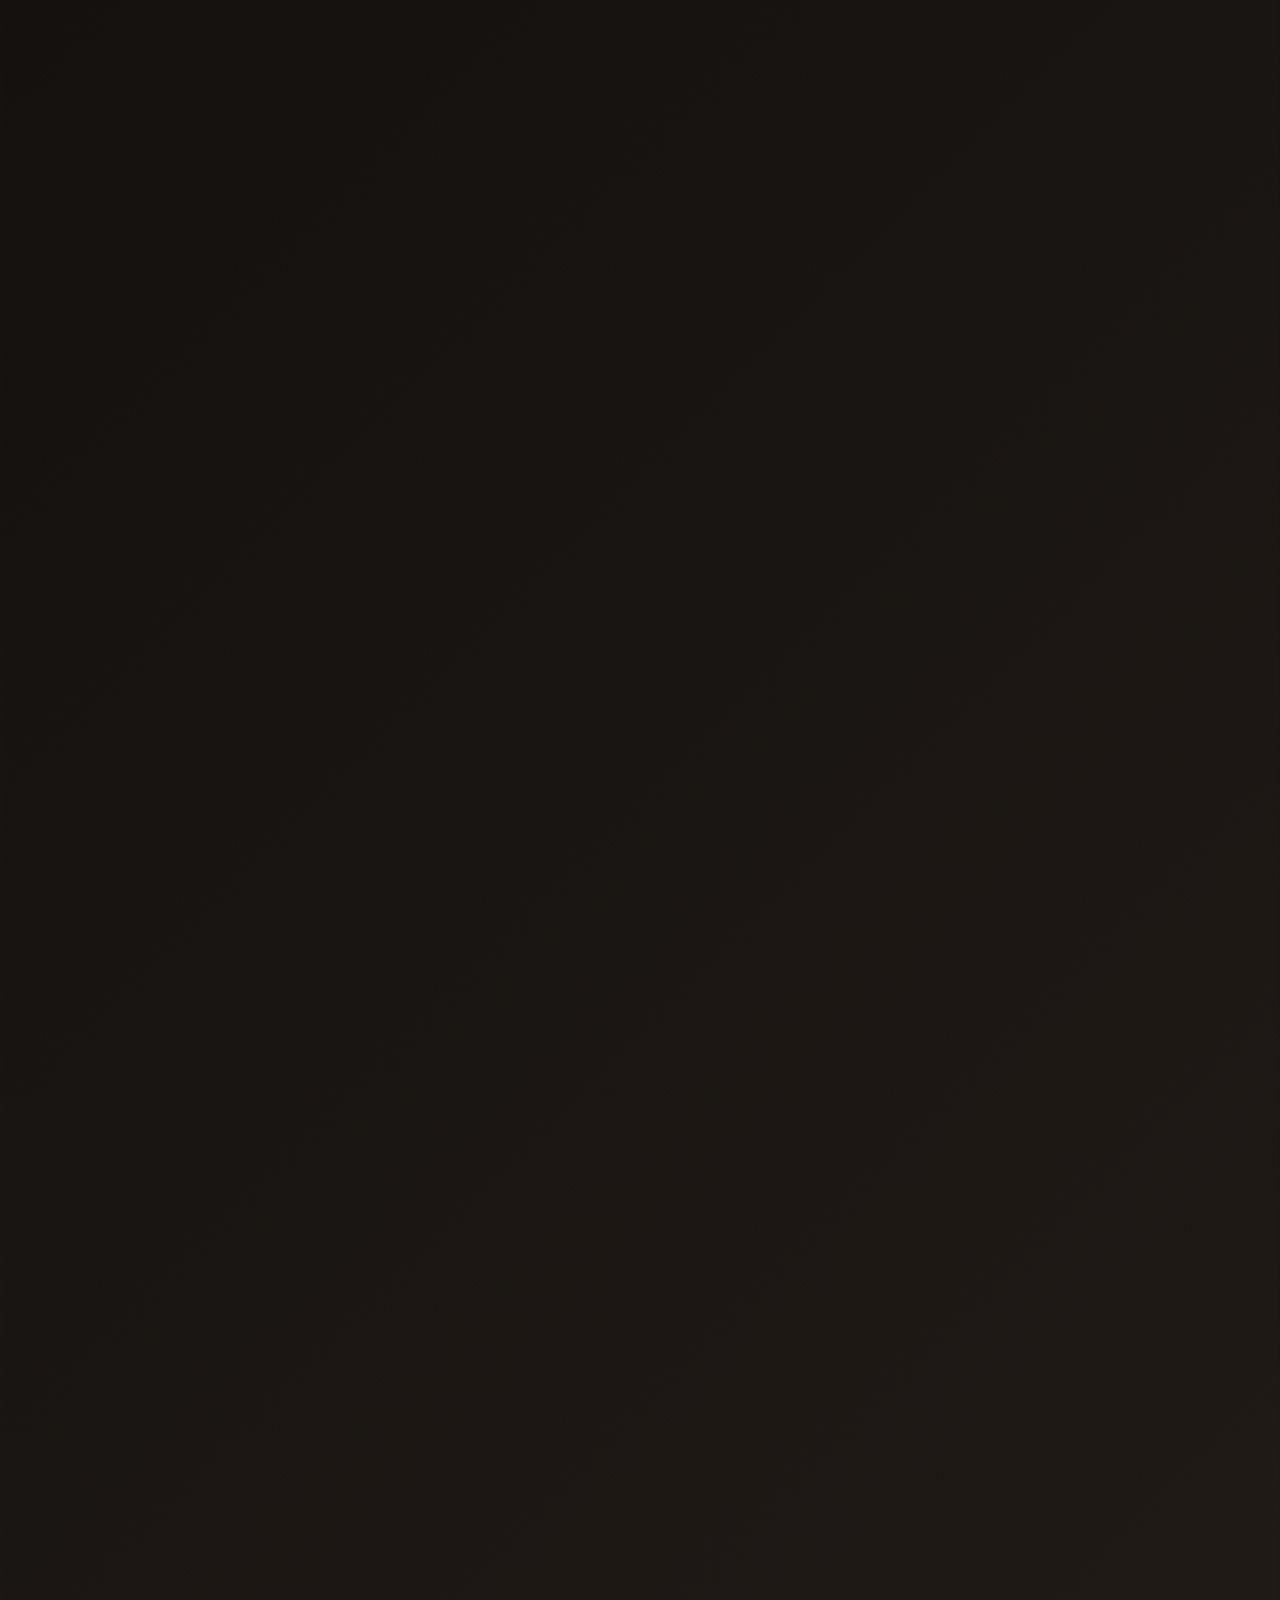
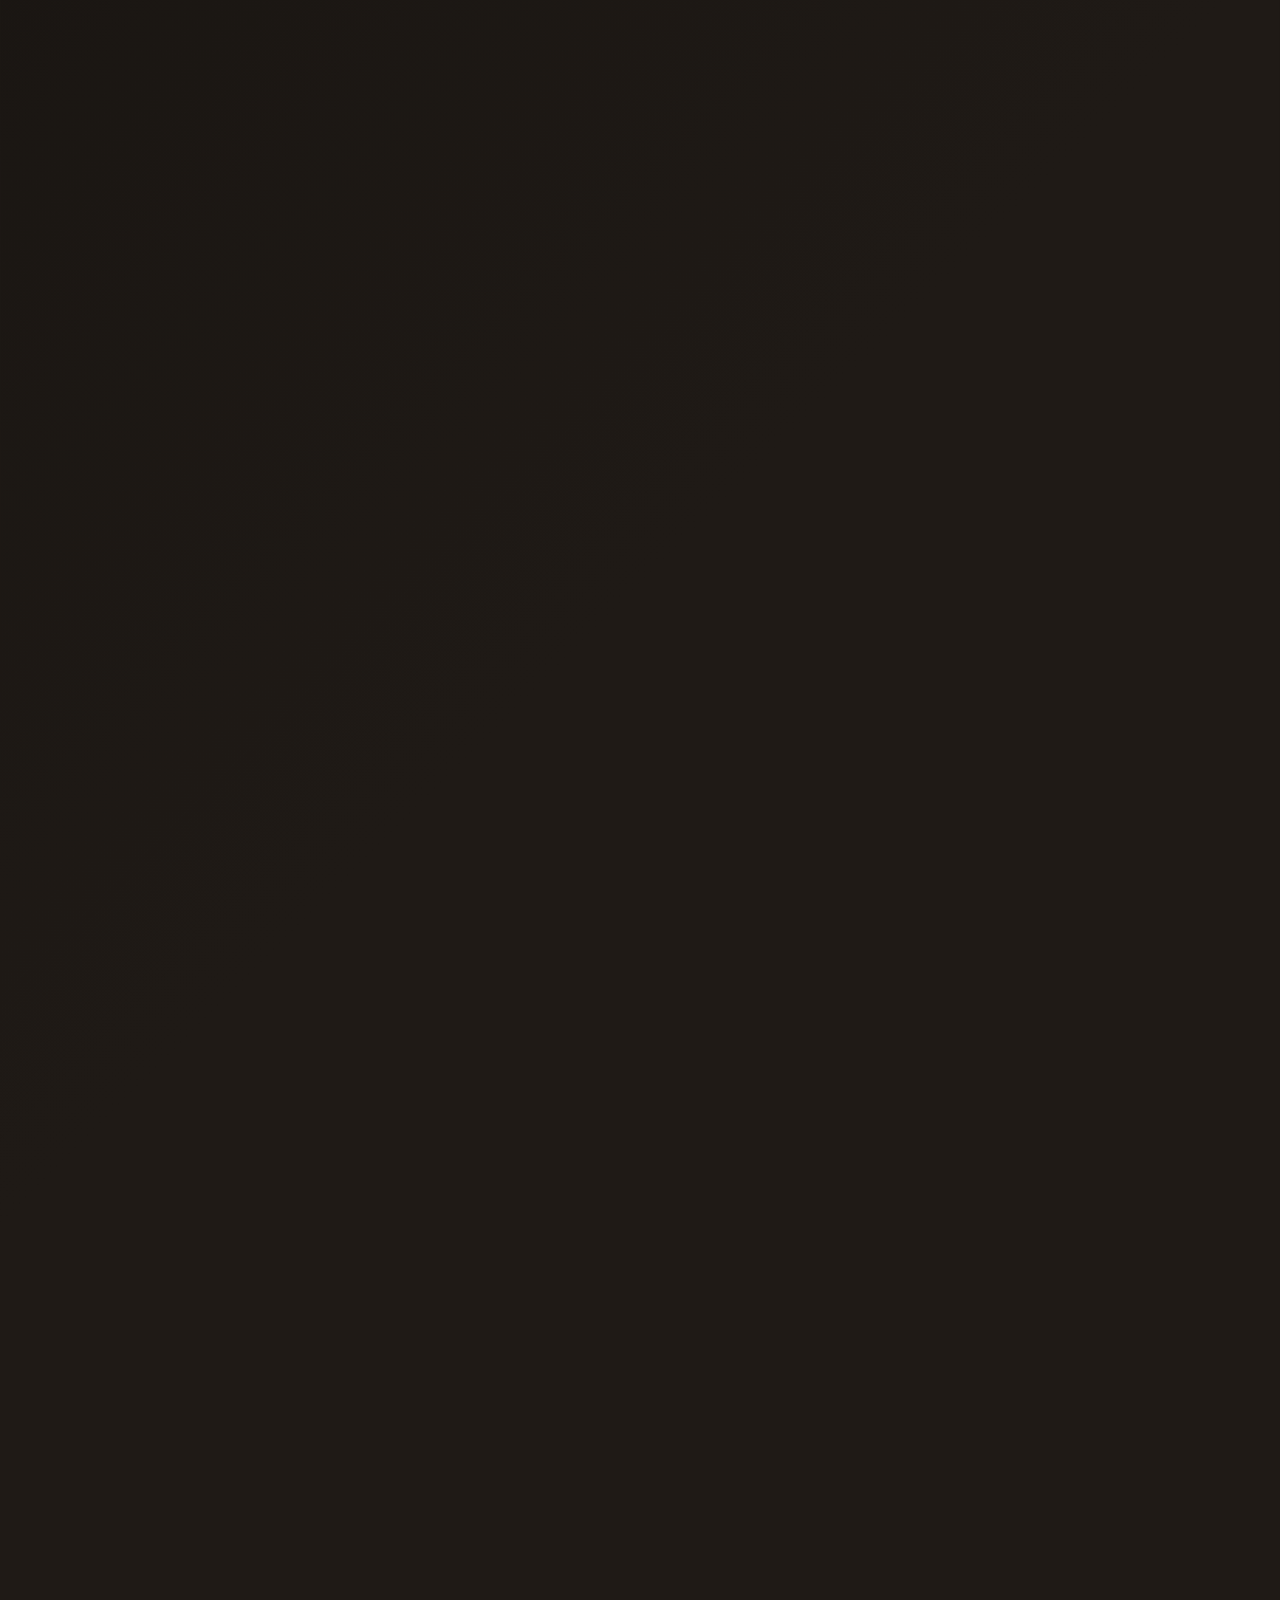
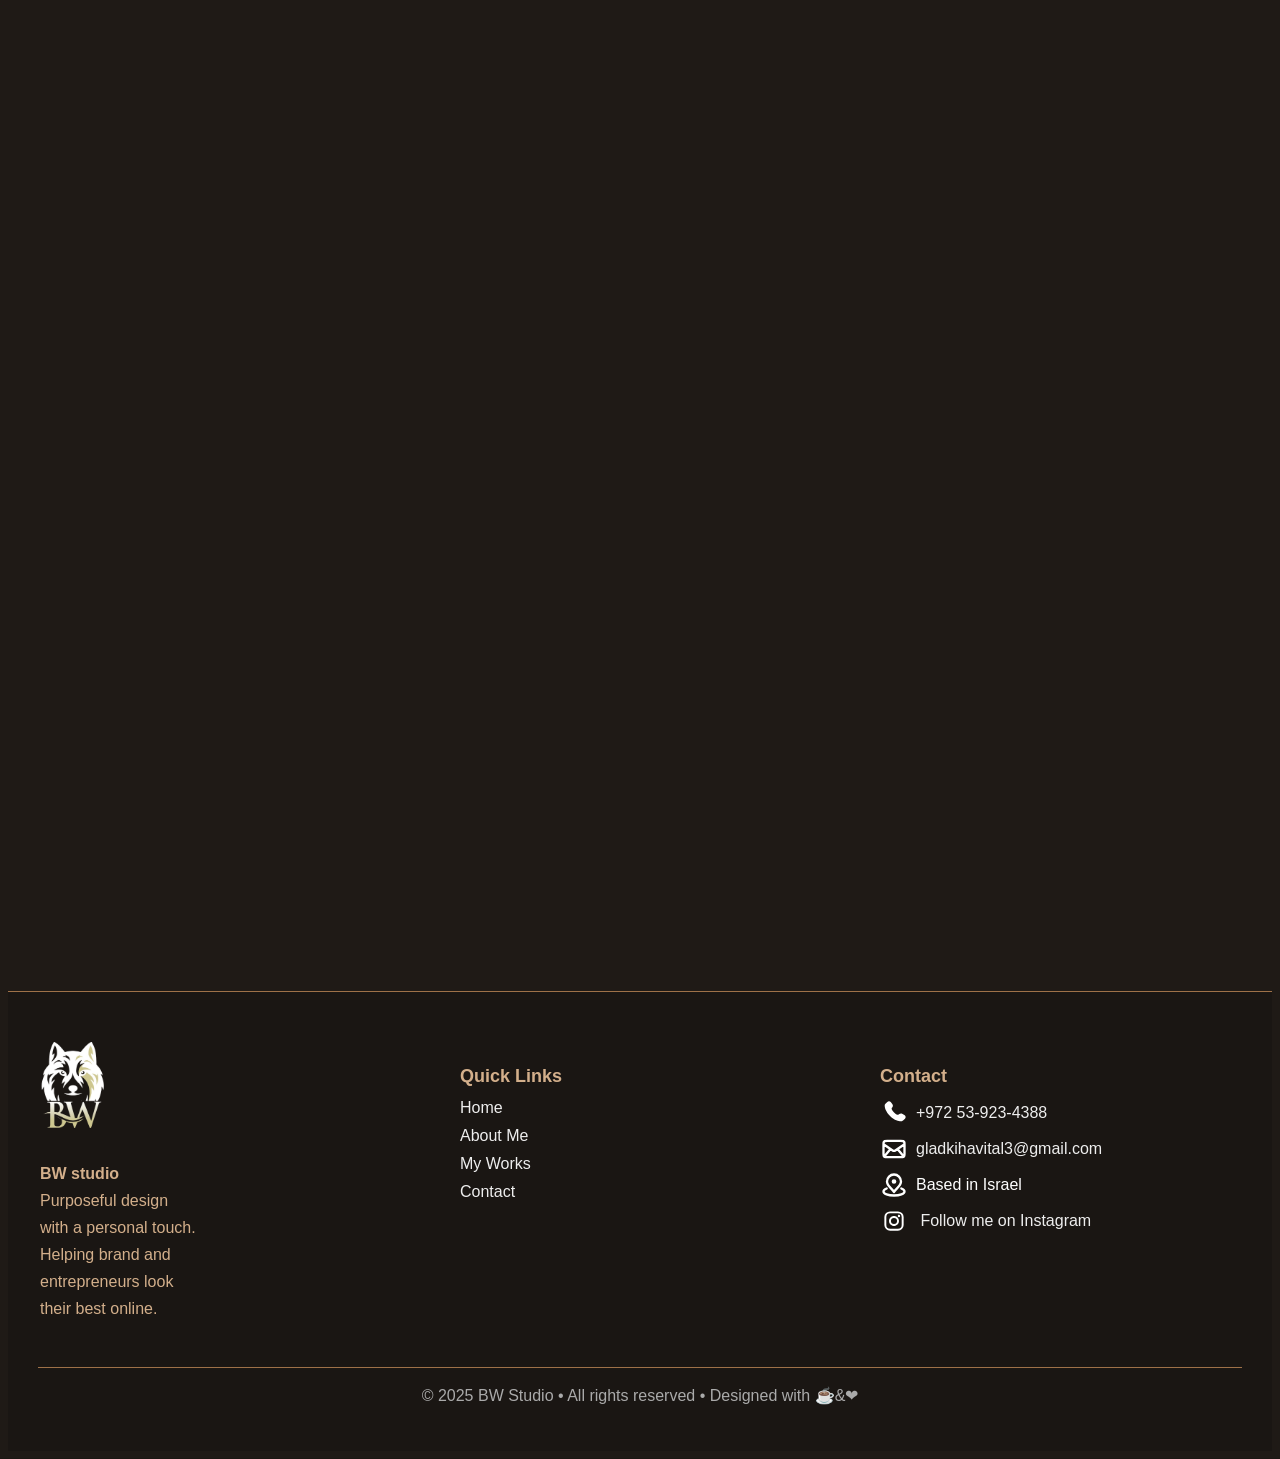
==== commit 75bb3477: "Update index.html" ====
--- a/index.html
+++ b/index.html
@@ -183,51 +183,51 @@
       <h2 data-translate="gallery_title">Personal gallery</h2>
       <div class="gallery-grid">
         <div class="gallery-item">
-          <img src="design-files/Images/Gallery/img1.png" alt="Gallery Image">
+          <img src="Gallery/img1.png" alt="Gallery Image">
           <p class="caption" data-translate="gallery_caption_1">"The future belongs to those who dare to start early"</p>
         </div>
         <div class="gallery-item">
-          <img src="design-files/Images/Gallery/img2.png" alt="Gallery Image">
+          <img src="Gallery/img2.png" alt="Gallery Image">
           <p class="caption" data-translate="gallery_caption_2">"Big change begins around a shared vision"</p>
         </div>
         <div class="gallery-item">
-          <img src="design-files/Images/Gallery/img3.png" alt="Gallery Image">
+          <img src="Gallery/img3.png" alt="Gallery Image">
           <p class="caption" data-translate="gallery_caption_3">"Confidence is built step by step."</p>
         </div>
         <div class="gallery-item">
-          <img src="design-files/Images/Gallery/img4.png" alt="Gallery Image">
+          <img src="Gallery/img4.png" alt="Gallery Image">
           <p class="caption" data-translate="gallery_caption_4">"In places of inspiration, great thoughts take root."</p>
         </div>
         <div class="gallery-item">
-          <img src="design-files/Images/Gallery/img5.png" alt="Gallery Image">
+          <img src="Gallery/img5.png" alt="Gallery Image">
           <p class="caption" data-translate="gallery_caption_5">"Your ideas can go further than you ever imagined"</p>
         </div>
         <div class="gallery-item">
-          <img src="design-files/Images/Gallery/img6.png" alt="Gallery Image">
+          <img src="Gallery/img6.png" alt="Gallery Image">
           <p class="caption" data-translate="gallery_caption_6">"When creativity meets people – reality begins to change"</p>
         </div>
         <div class="gallery-item">
-          <img src="design-files/Images/Gallery/img7.png" alt="Gallery Image">
+          <img src="Gallery/img7.png" alt="Gallery Image">
           <p class="caption" data-translate="gallery_caption_7">"Behind every big door lies another chance to break boundaries"</p>
         </div>
         <div class="gallery-item">
-          <img src="design-files/Images/Gallery/img8.png" alt="Gallery Image">
+          <img src="Gallery/img8.png" alt="Gallery Image">
           <p class="caption" data-translate="gallery_caption_8">"Creativity grows in quiet moments of insight."</p>
         </div>
         <div class="gallery-item">
-          <img src="design-files/Images/Gallery/img9.png" alt="Gallery Image">
+          <img src="Gallery/img9.png" alt="Gallery Image">
           <p class="caption" data-translate="gallery_caption_9">"Celebrate the journey, not just the milestone."</p>
         </div>
         <div class="gallery-item">
-          <img src="design-files/Images/Gallery/img10.png" alt="Gallery Image">
+          <img src="Gallery/img10.png" alt="Gallery Image">
           <p class="caption" data-translate="gallery_caption_10">"Bold dreams rise from the most unexpected places."</p>
         </div>
         <div class="gallery-item">
-          <img src="design-files/Images/Gallery/img11.png" alt="Gallery Image">
+          <img src="Gallery/img11.png" alt="Gallery Image">
           <p class="caption" data-translate="gallery_caption_11">"The journey itself is inspiring - every thought brings you closer to the result"</p>
         </div>
         <div class="gallery-item">
-          <img src="design-files/Images/Gallery/img12.png" alt="Gallery Image">
+          <img src="Gallery/img12.png" alt="Gallery Image">
           <p class="caption" data-translate="gallery_caption_12">"Even at the highest peaks, there’s still room to grow"</p>
         </div>
       </div>
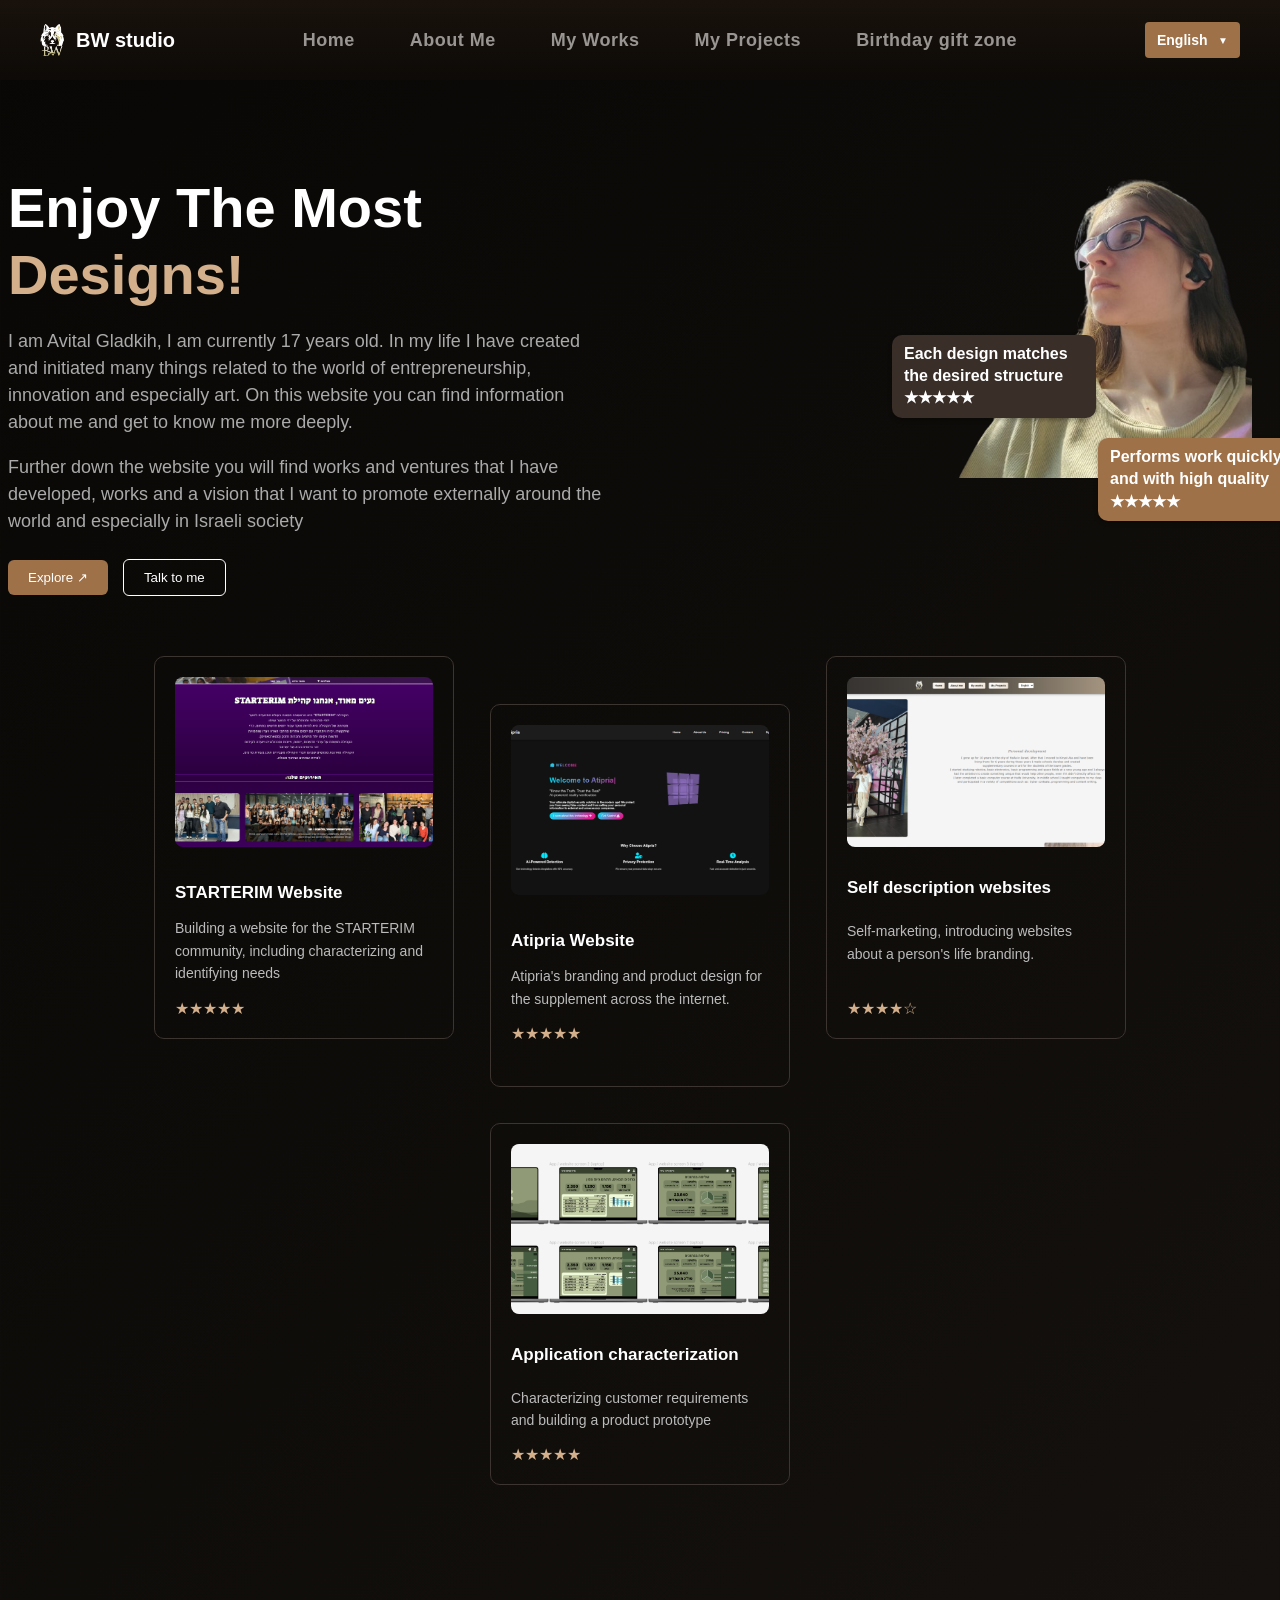
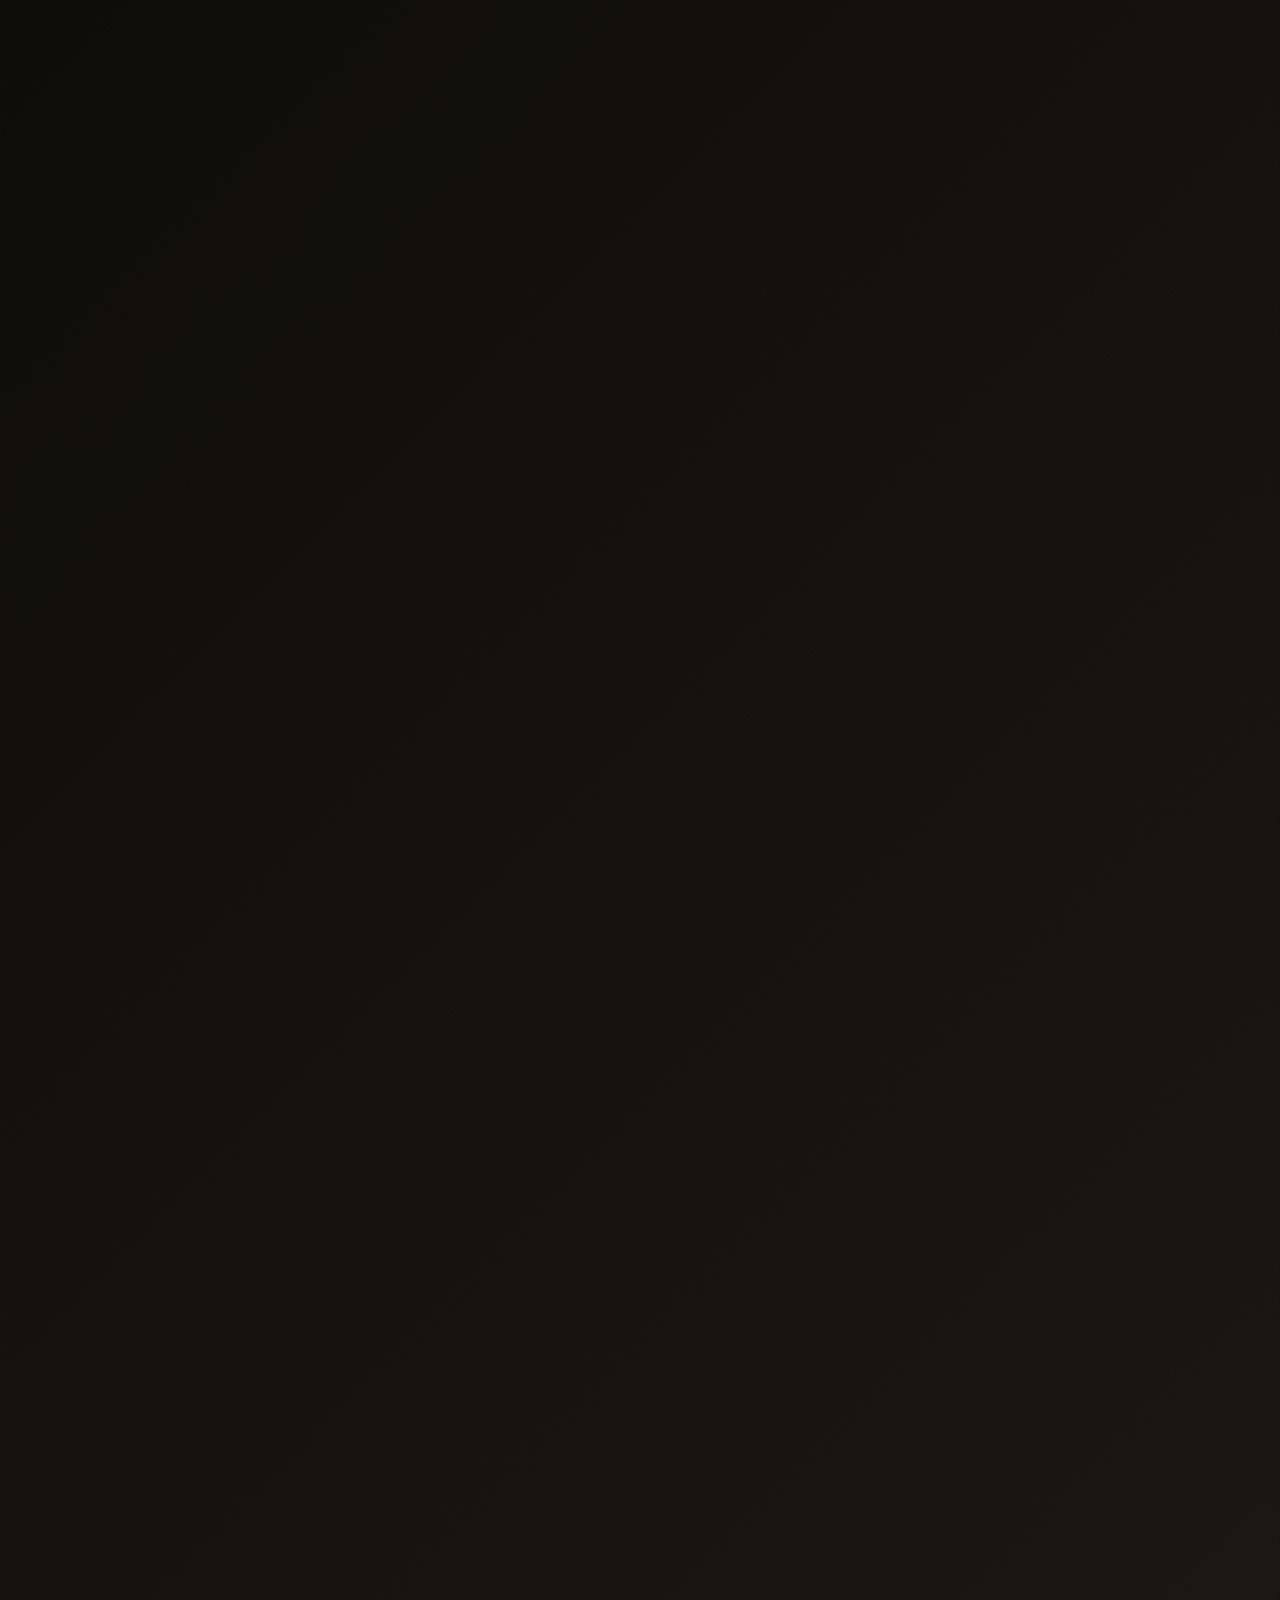
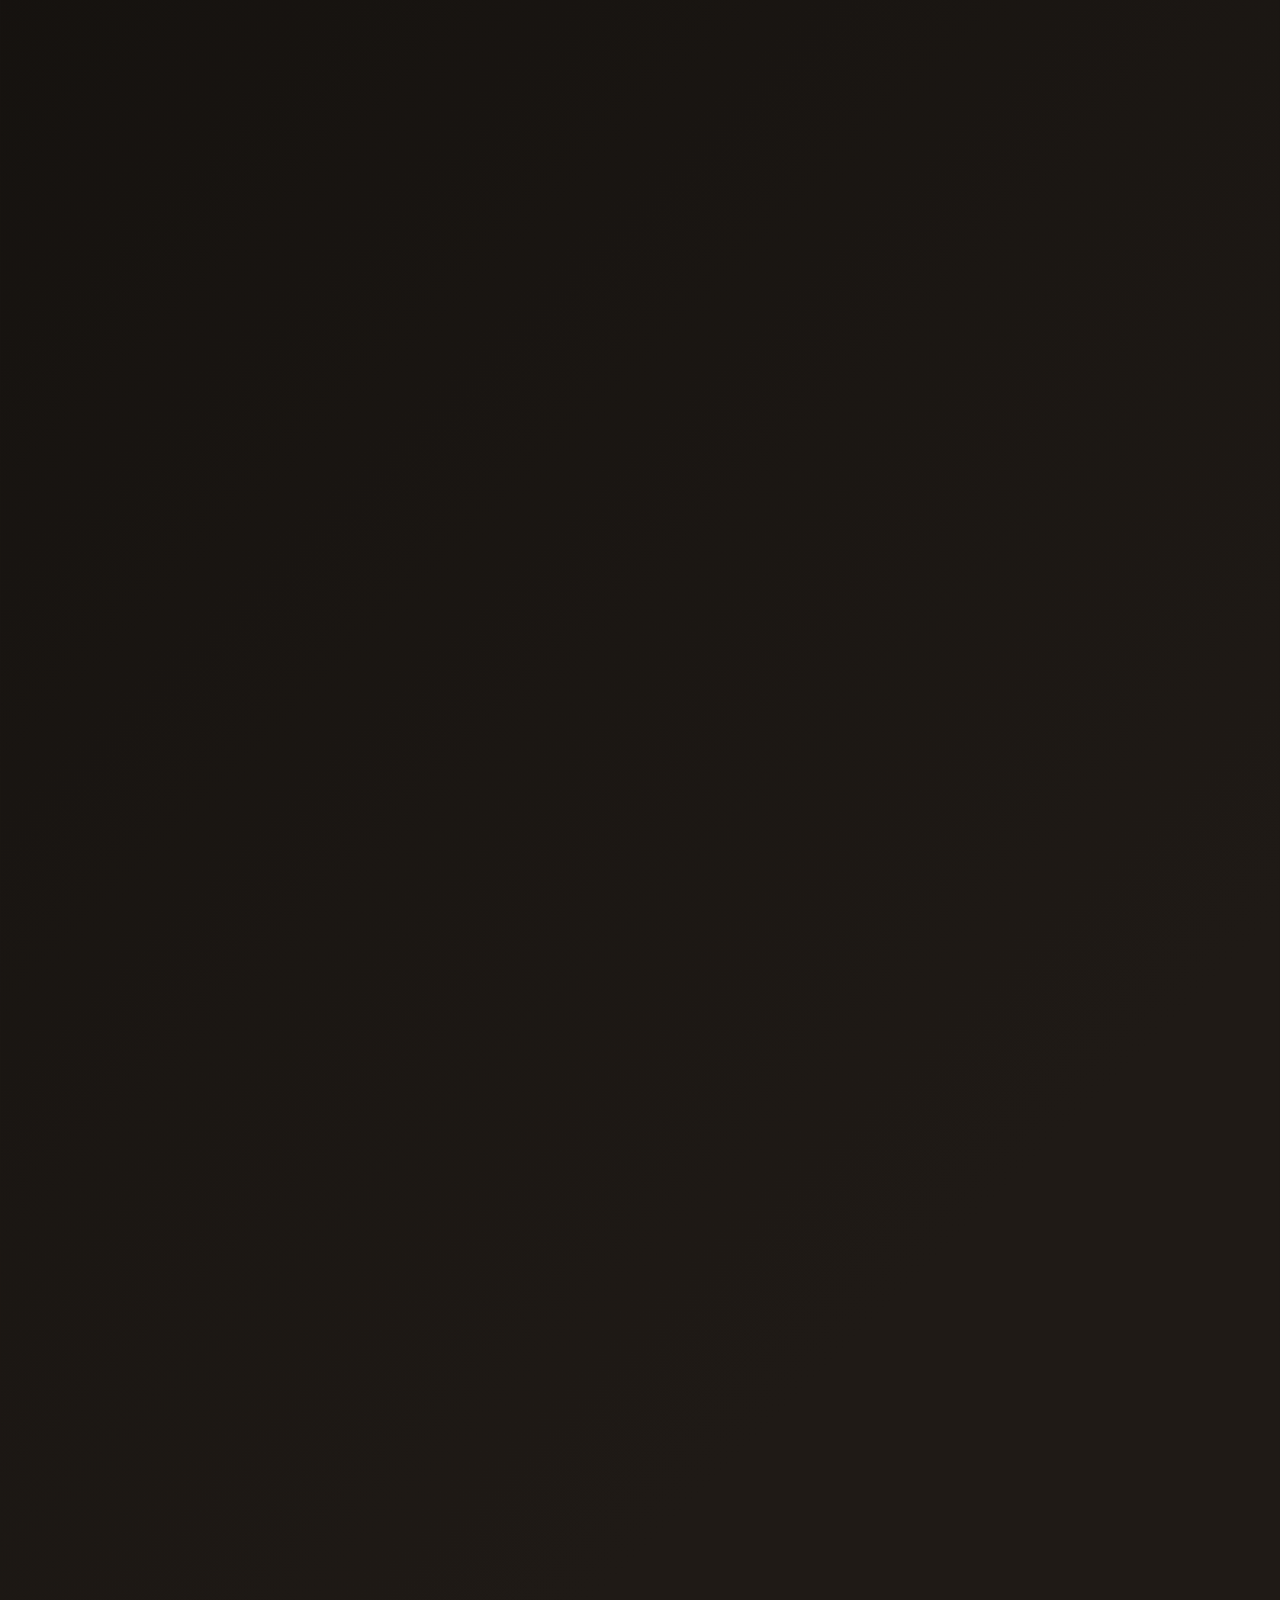
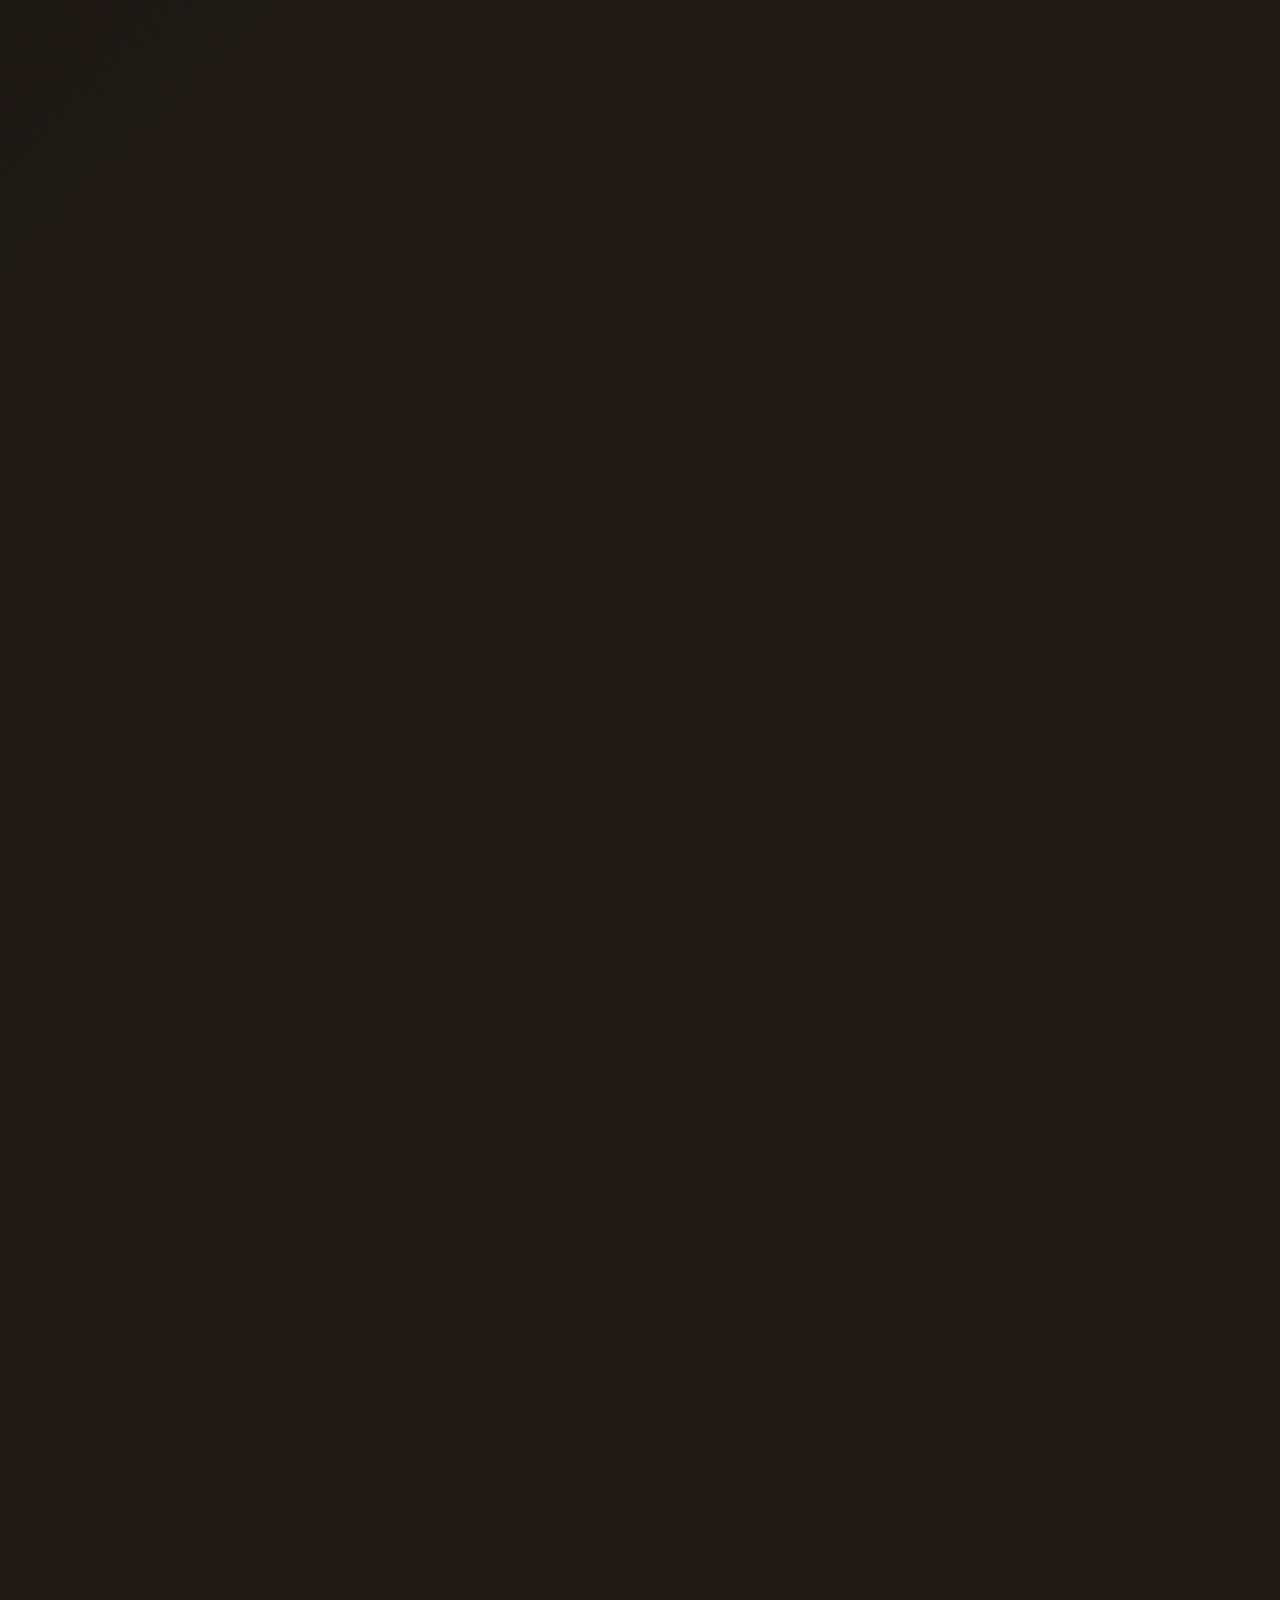
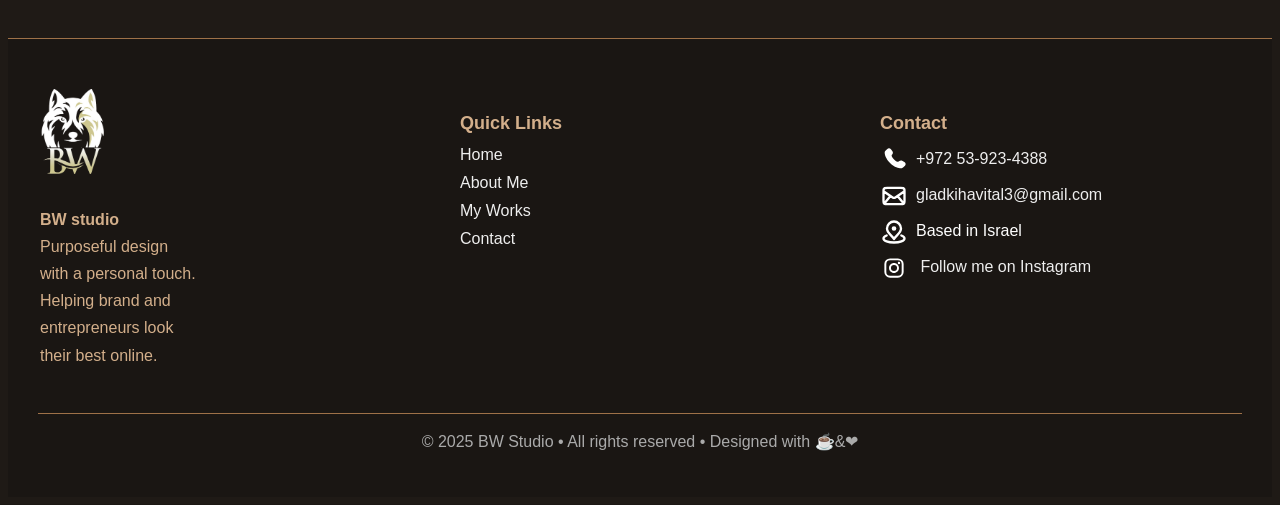
==== commit 923dbfdf: "Update index.html" ====
--- a/index.html
+++ b/index.html
@@ -25,6 +25,7 @@
       <a href="#about-me" data-translate="nav_about">About Me</a>
       <a href="#works" data-translate="nav_works">My Works</a>
       <a href="#projects" data-translate="nav_projects">My Projects</a>
+      <a href="GIFT-ZONE/DR.html" target="_blank">Birthday gift zone</a>
     </nav>
 
     <div class="language-selector">
@@ -183,51 +184,51 @@
       <h2 data-translate="gallery_title">Personal gallery</h2>
       <div class="gallery-grid">
         <div class="gallery-item">
-          <img src="Gallery/img1.png" alt="Gallery Image">
+          <img src="design-files/Images/Gallery/img1.png" alt="Gallery Image">
           <p class="caption" data-translate="gallery_caption_1">"The future belongs to those who dare to start early"</p>
         </div>
         <div class="gallery-item">
-          <img src="Gallery/img2.png" alt="Gallery Image">
+          <img src="design-files/Images/Gallery/img2.png" alt="Gallery Image">
           <p class="caption" data-translate="gallery_caption_2">"Big change begins around a shared vision"</p>
         </div>
         <div class="gallery-item">
-          <img src="Gallery/img3.png" alt="Gallery Image">
+          <img src="design-files/Images/Gallery/img3.png" alt="Gallery Image">
           <p class="caption" data-translate="gallery_caption_3">"Confidence is built step by step."</p>
         </div>
         <div class="gallery-item">
-          <img src="Gallery/img4.png" alt="Gallery Image">
+          <img src="design-files/Images/Gallery/img4.png" alt="Gallery Image">
           <p class="caption" data-translate="gallery_caption_4">"In places of inspiration, great thoughts take root."</p>
         </div>
         <div class="gallery-item">
-          <img src="Gallery/img5.png" alt="Gallery Image">
+          <img src="design-files/Images/Gallery/img5.png" alt="Gallery Image">
           <p class="caption" data-translate="gallery_caption_5">"Your ideas can go further than you ever imagined"</p>
         </div>
         <div class="gallery-item">
-          <img src="Gallery/img6.png" alt="Gallery Image">
+          <img src="design-files/Images/Gallery/img6.png" alt="Gallery Image">
           <p class="caption" data-translate="gallery_caption_6">"When creativity meets people – reality begins to change"</p>
         </div>
         <div class="gallery-item">
-          <img src="Gallery/img7.png" alt="Gallery Image">
+          <img src="design-files/Images/Gallery/img7.png" alt="Gallery Image">
           <p class="caption" data-translate="gallery_caption_7">"Behind every big door lies another chance to break boundaries"</p>
         </div>
         <div class="gallery-item">
-          <img src="Gallery/img8.png" alt="Gallery Image">
+          <img src="design-files/Images/Gallery/img8.png" alt="Gallery Image">
           <p class="caption" data-translate="gallery_caption_8">"Creativity grows in quiet moments of insight."</p>
         </div>
         <div class="gallery-item">
-          <img src="Gallery/img9.png" alt="Gallery Image">
+          <img src="design-files/Images/Gallery/img9.png" alt="Gallery Image">
           <p class="caption" data-translate="gallery_caption_9">"Celebrate the journey, not just the milestone."</p>
         </div>
         <div class="gallery-item">
-          <img src="Gallery/img10.png" alt="Gallery Image">
+          <img src="design-files/Images/Gallery/img10.png" alt="Gallery Image">
           <p class="caption" data-translate="gallery_caption_10">"Bold dreams rise from the most unexpected places."</p>
         </div>
         <div class="gallery-item">
-          <img src="Gallery/img11.png" alt="Gallery Image">
+          <img src="design-files/Images/Gallery/img11.png" alt="Gallery Image">
           <p class="caption" data-translate="gallery_caption_11">"The journey itself is inspiring - every thought brings you closer to the result"</p>
         </div>
         <div class="gallery-item">
-          <img src="Gallery/img12.png" alt="Gallery Image">
+          <img src="design-files/Images/Gallery/img12.png" alt="Gallery Image">
           <p class="caption" data-translate="gallery_caption_12">"Even at the highest peaks, there’s still room to grow"</p>
         </div>
       </div>
--- a/design-files/CSS codes/Media.css
+++ b/design-files/CSS codes/Media.css
@@ -147,6 +147,13 @@
     align-items: center;
     text-align: center;
     padding: 16px;
+
+    max-height: 90vh;
+    overflow-y: auto;
+  }
+
+  .popup-overlay {
+    overflow-y: auto;
   }
 
   .popup-inner {
@@ -442,4 +449,4 @@
       height: auto;
       display: block;
     }
-}+}
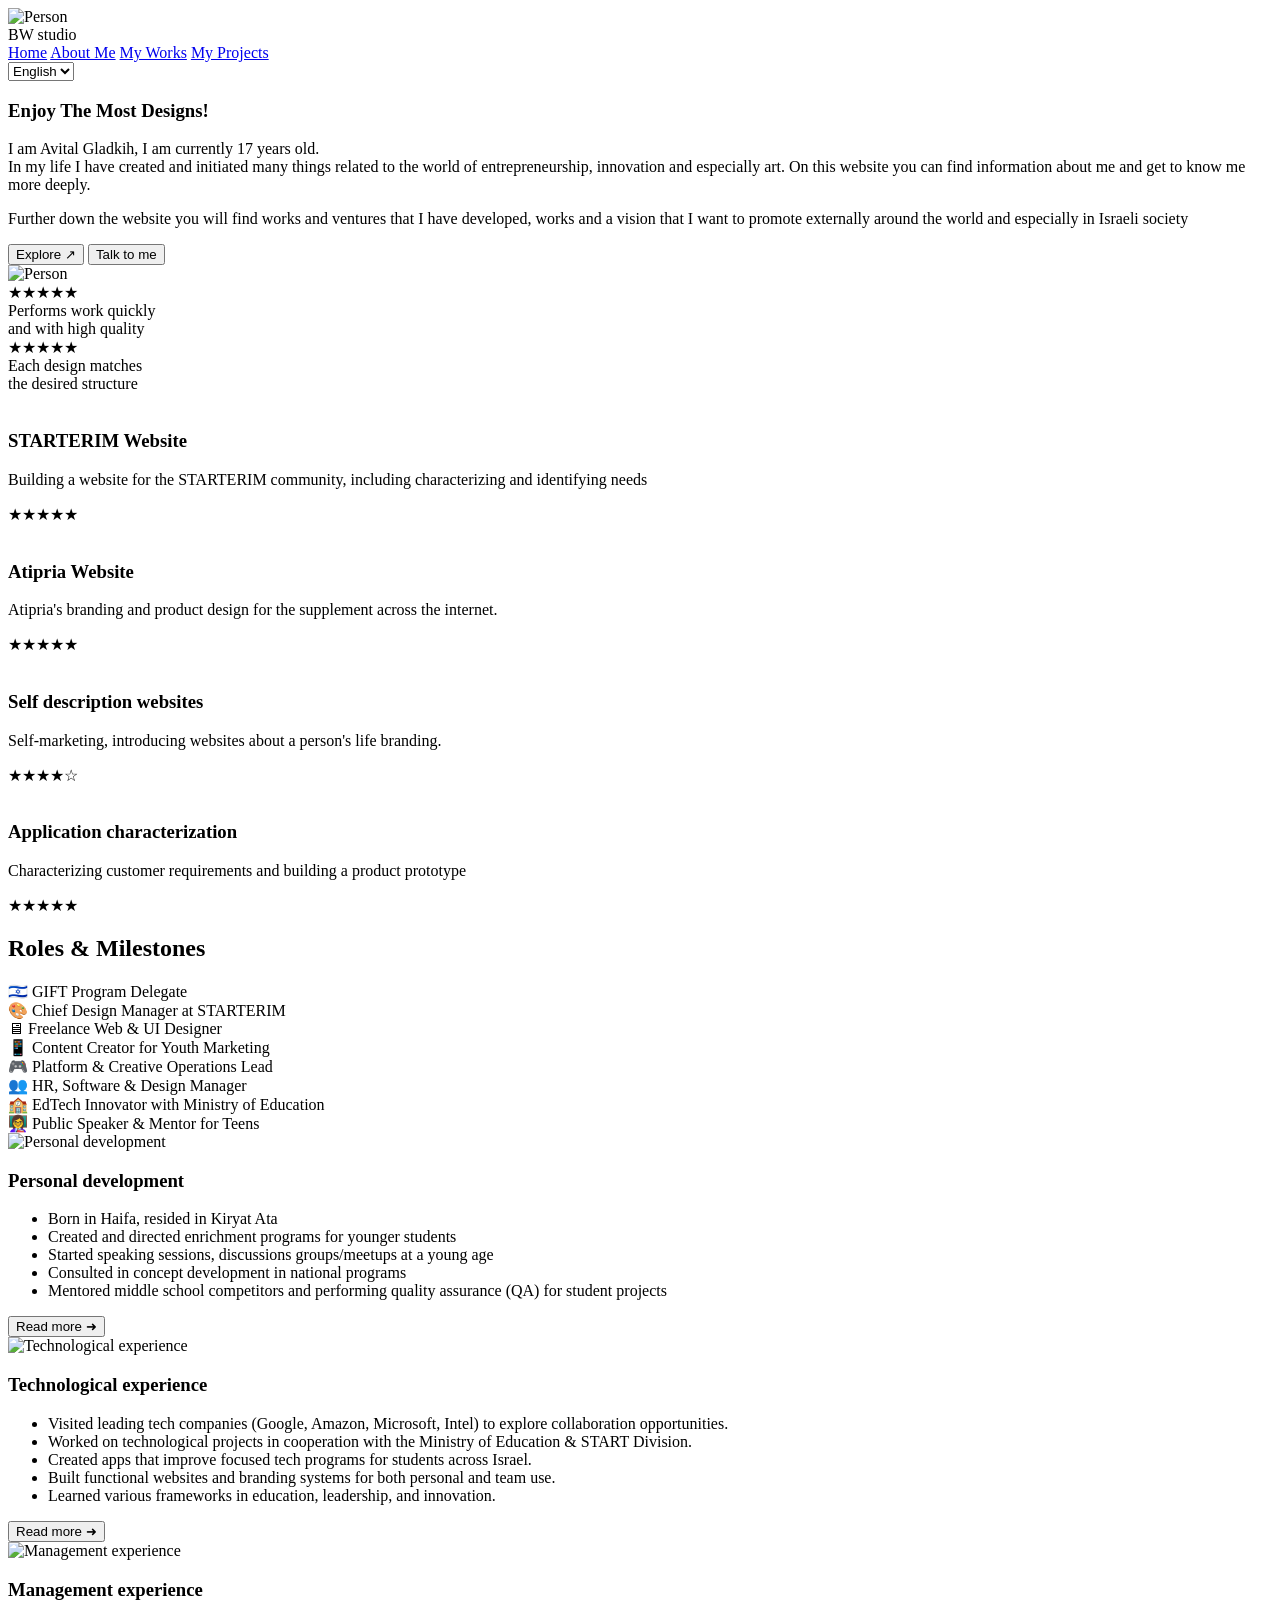
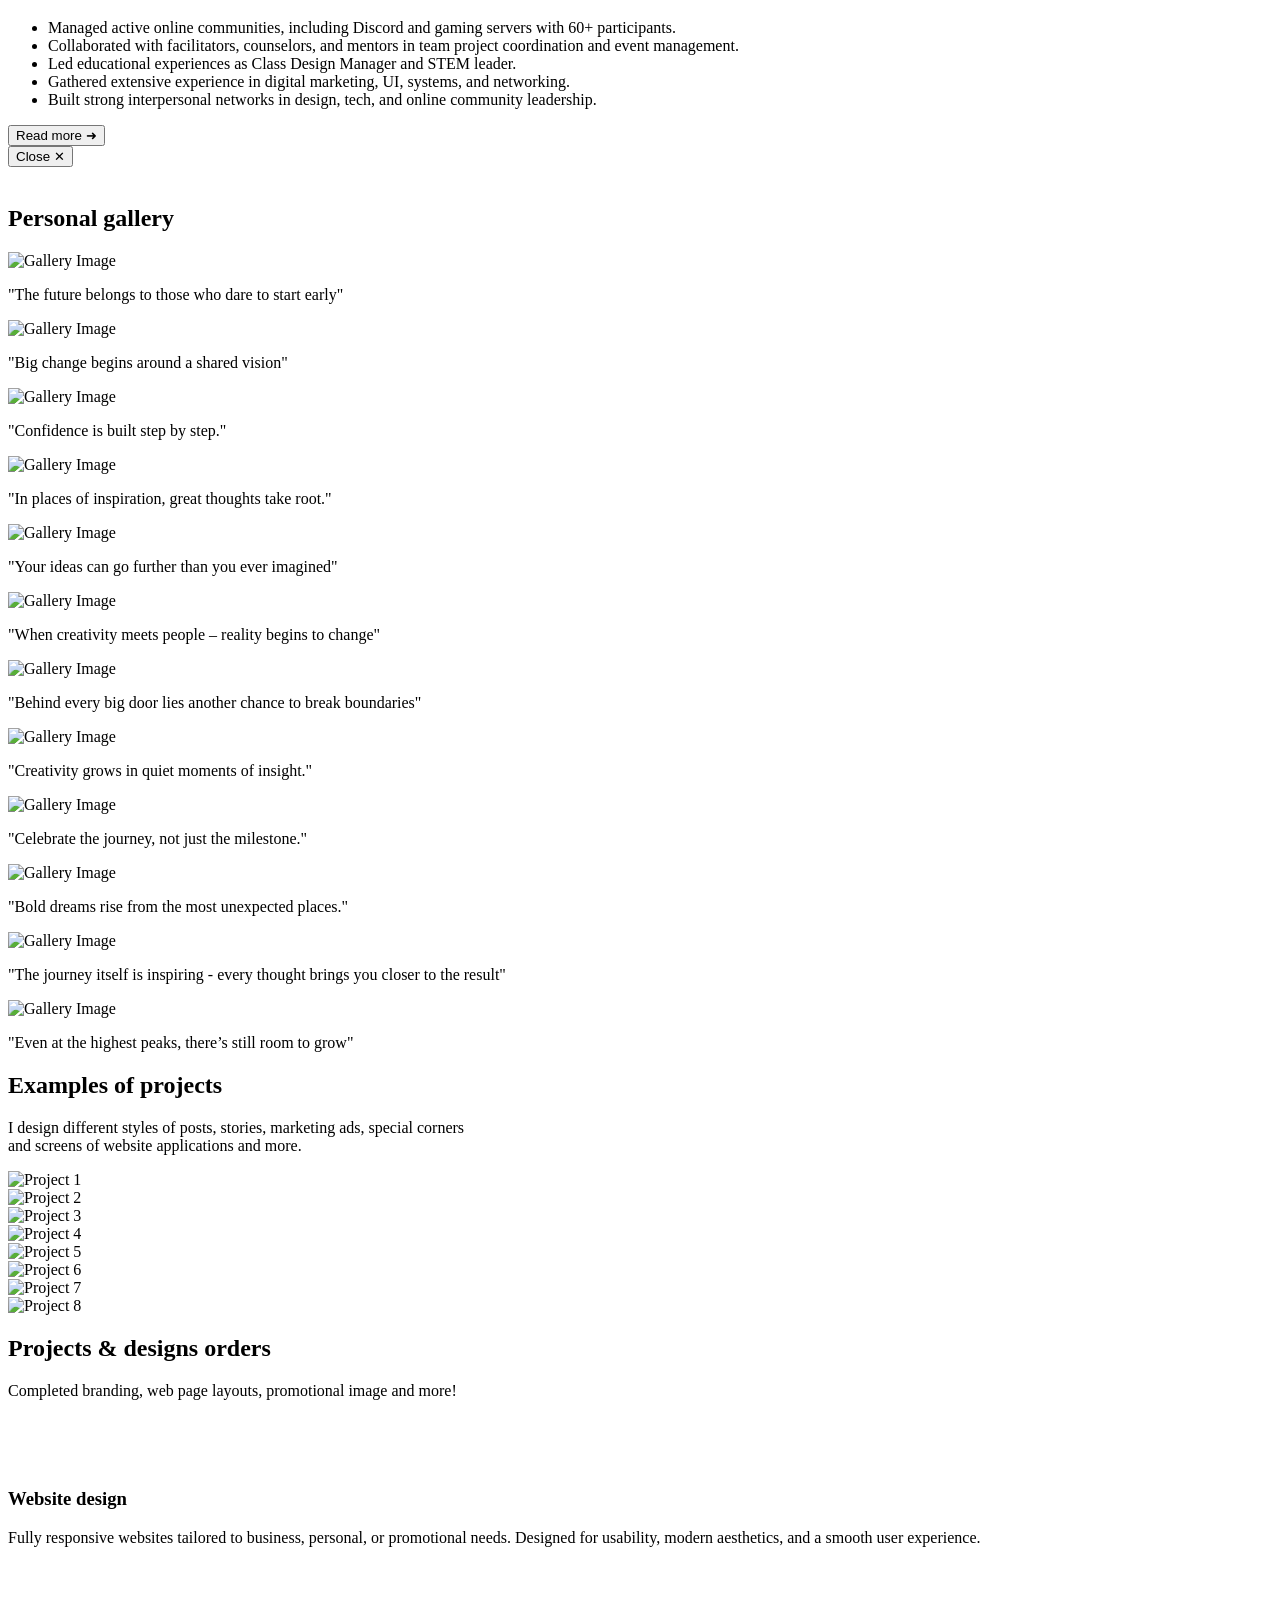
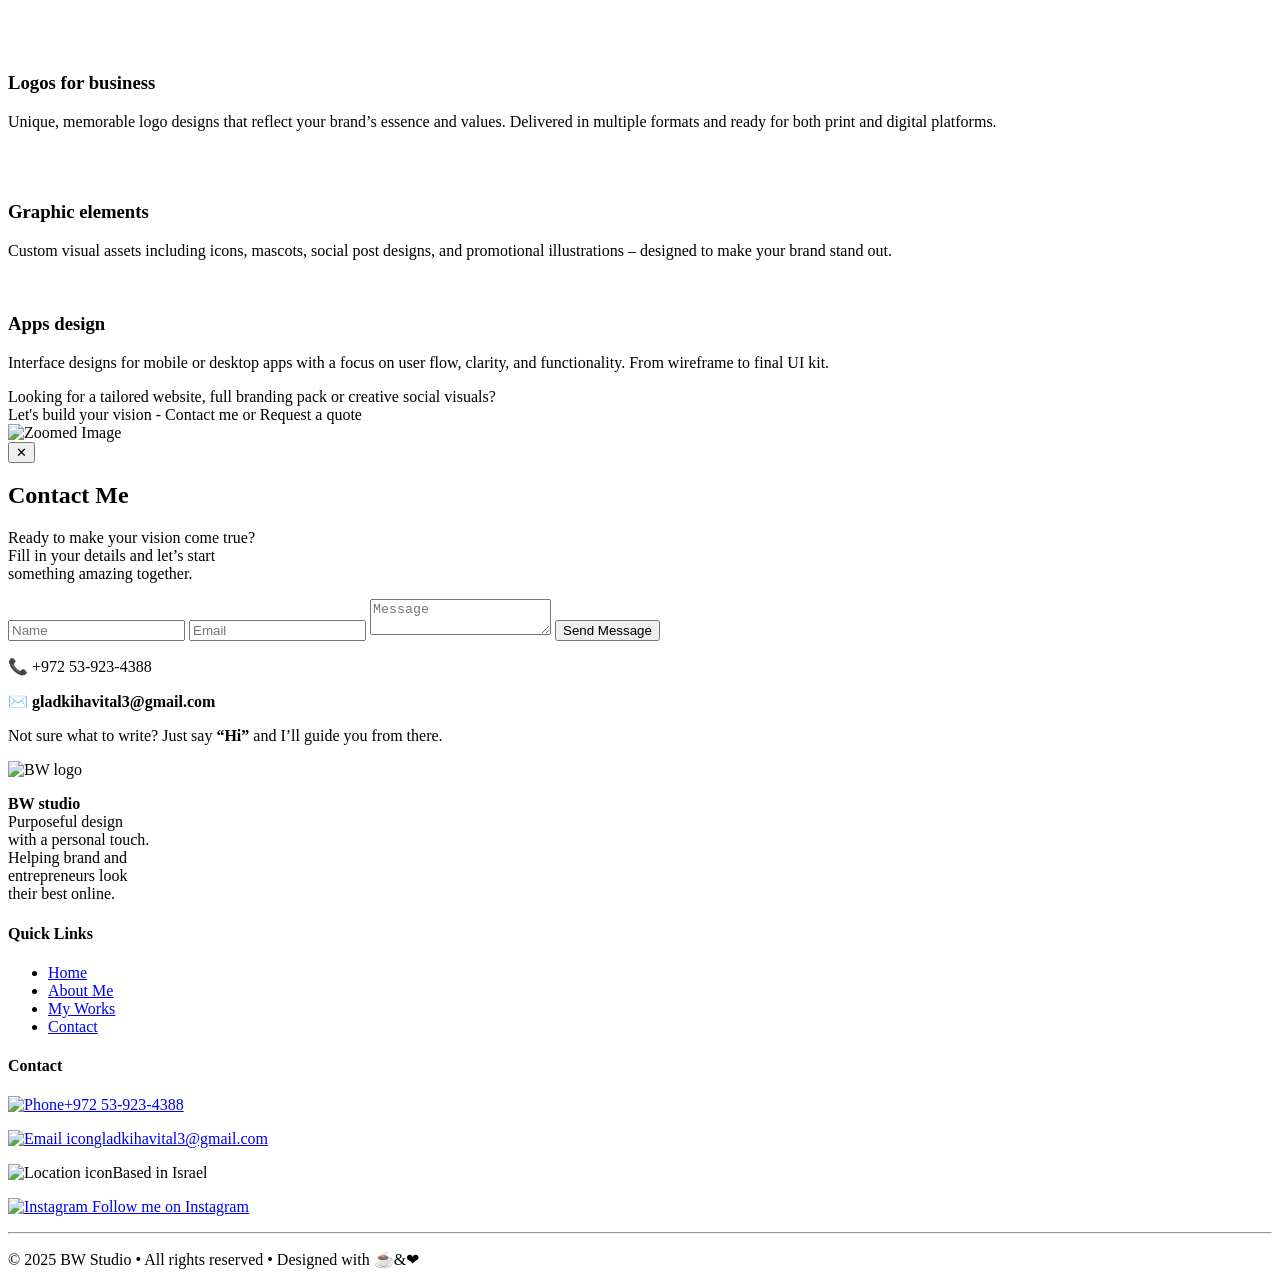
==== commit 83e60ef5: "Add files via upload" ====
--- a/index.html
+++ b/index.html
@@ -25,7 +25,7 @@
       <a href="#about-me" data-translate="nav_about">About Me</a>
       <a href="#works" data-translate="nav_works">My Works</a>
       <a href="#projects" data-translate="nav_projects">My Projects</a>
-      <a href="GIFT-ZONE/DR.html" target="_blank">Birthday gift zone</a>
+      <!-- <a href="GIFT-ZONE/DR.html" target="_blank">Birthday gift zone</a> -->
     </nav>
 
     <div class="language-selector">
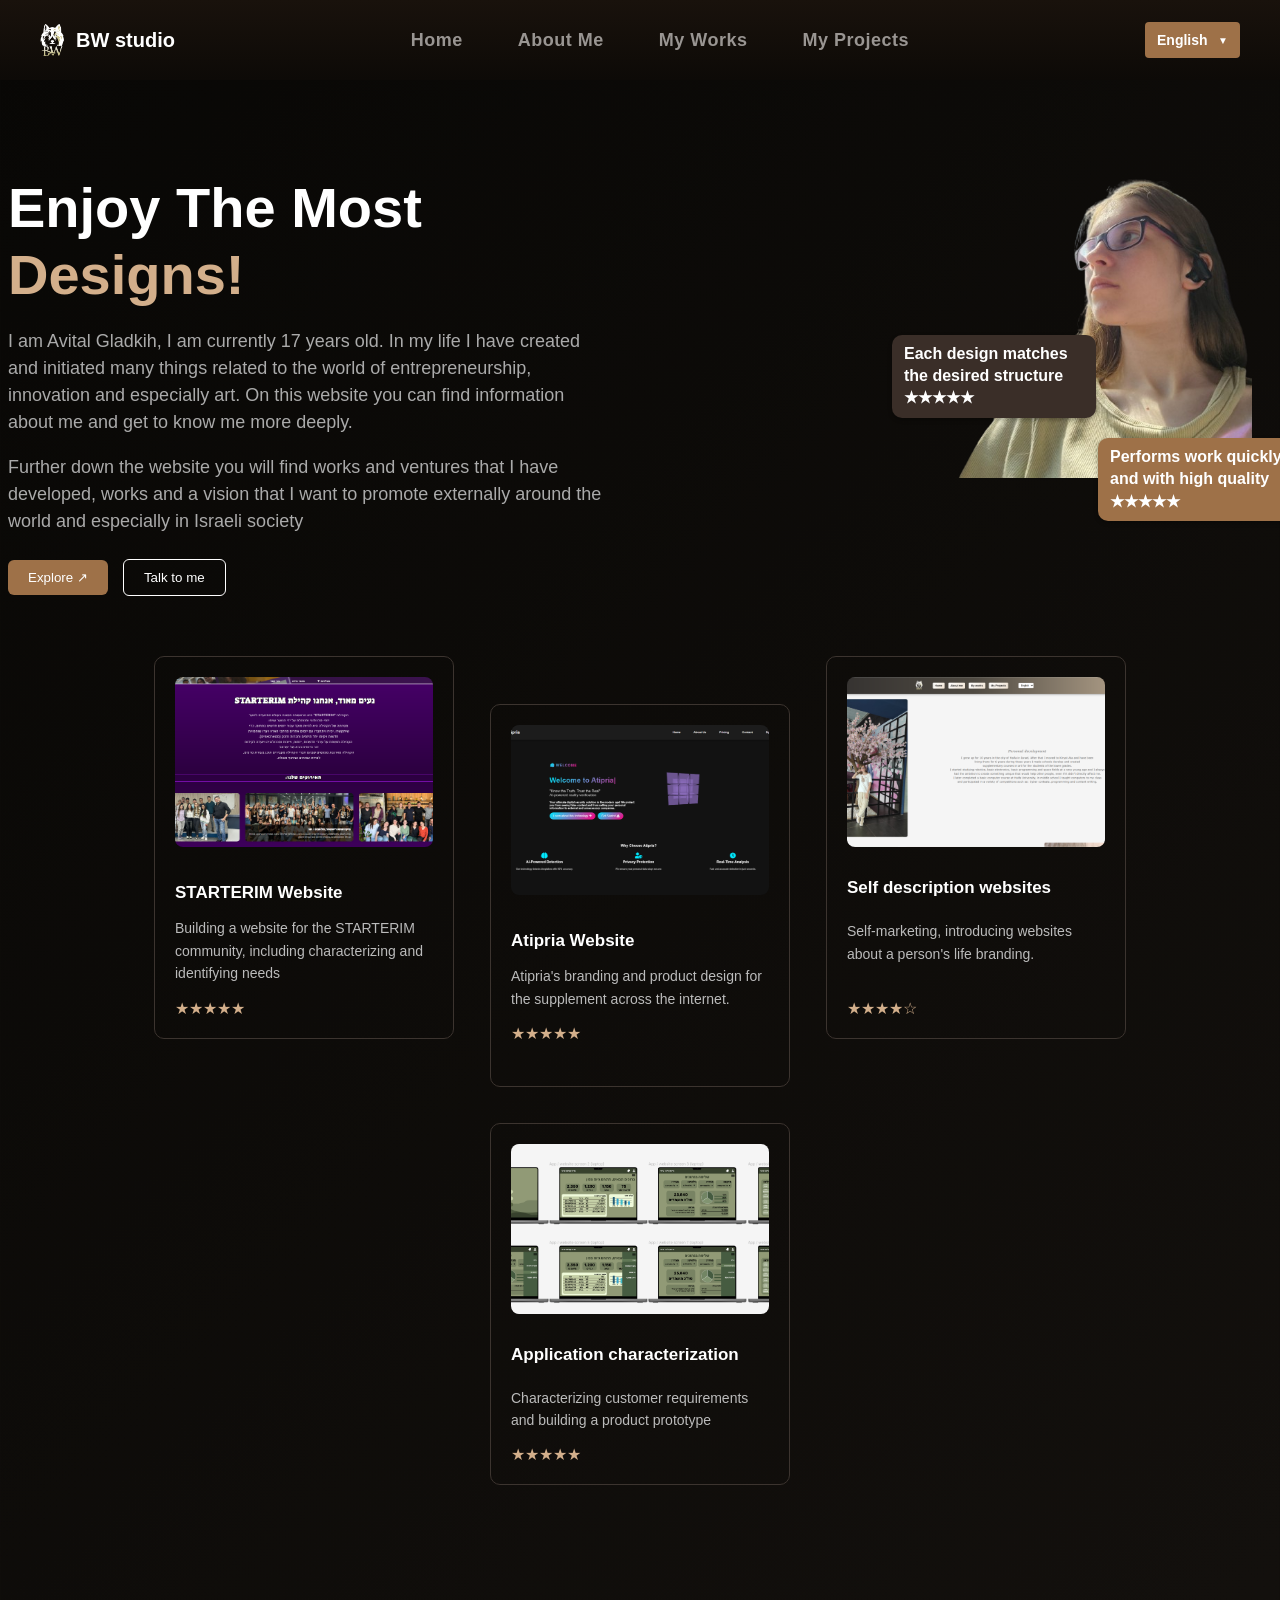
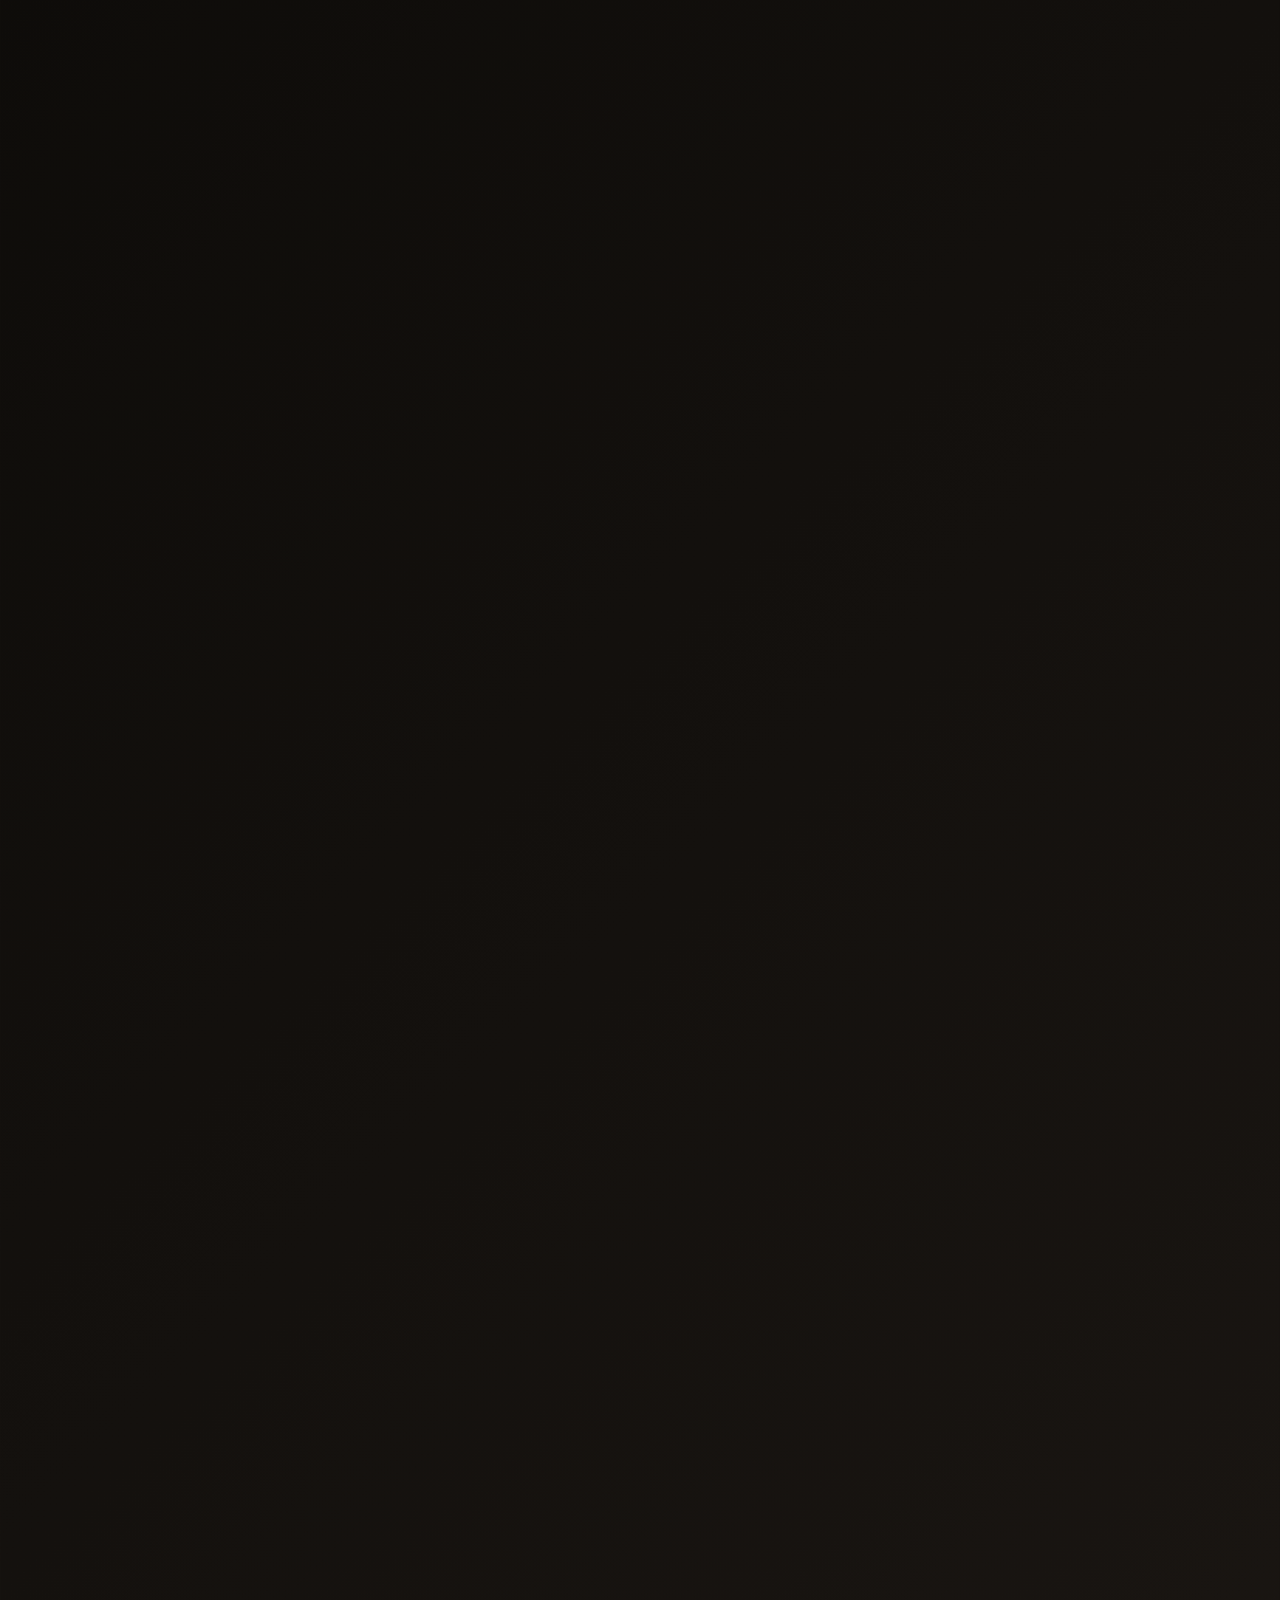
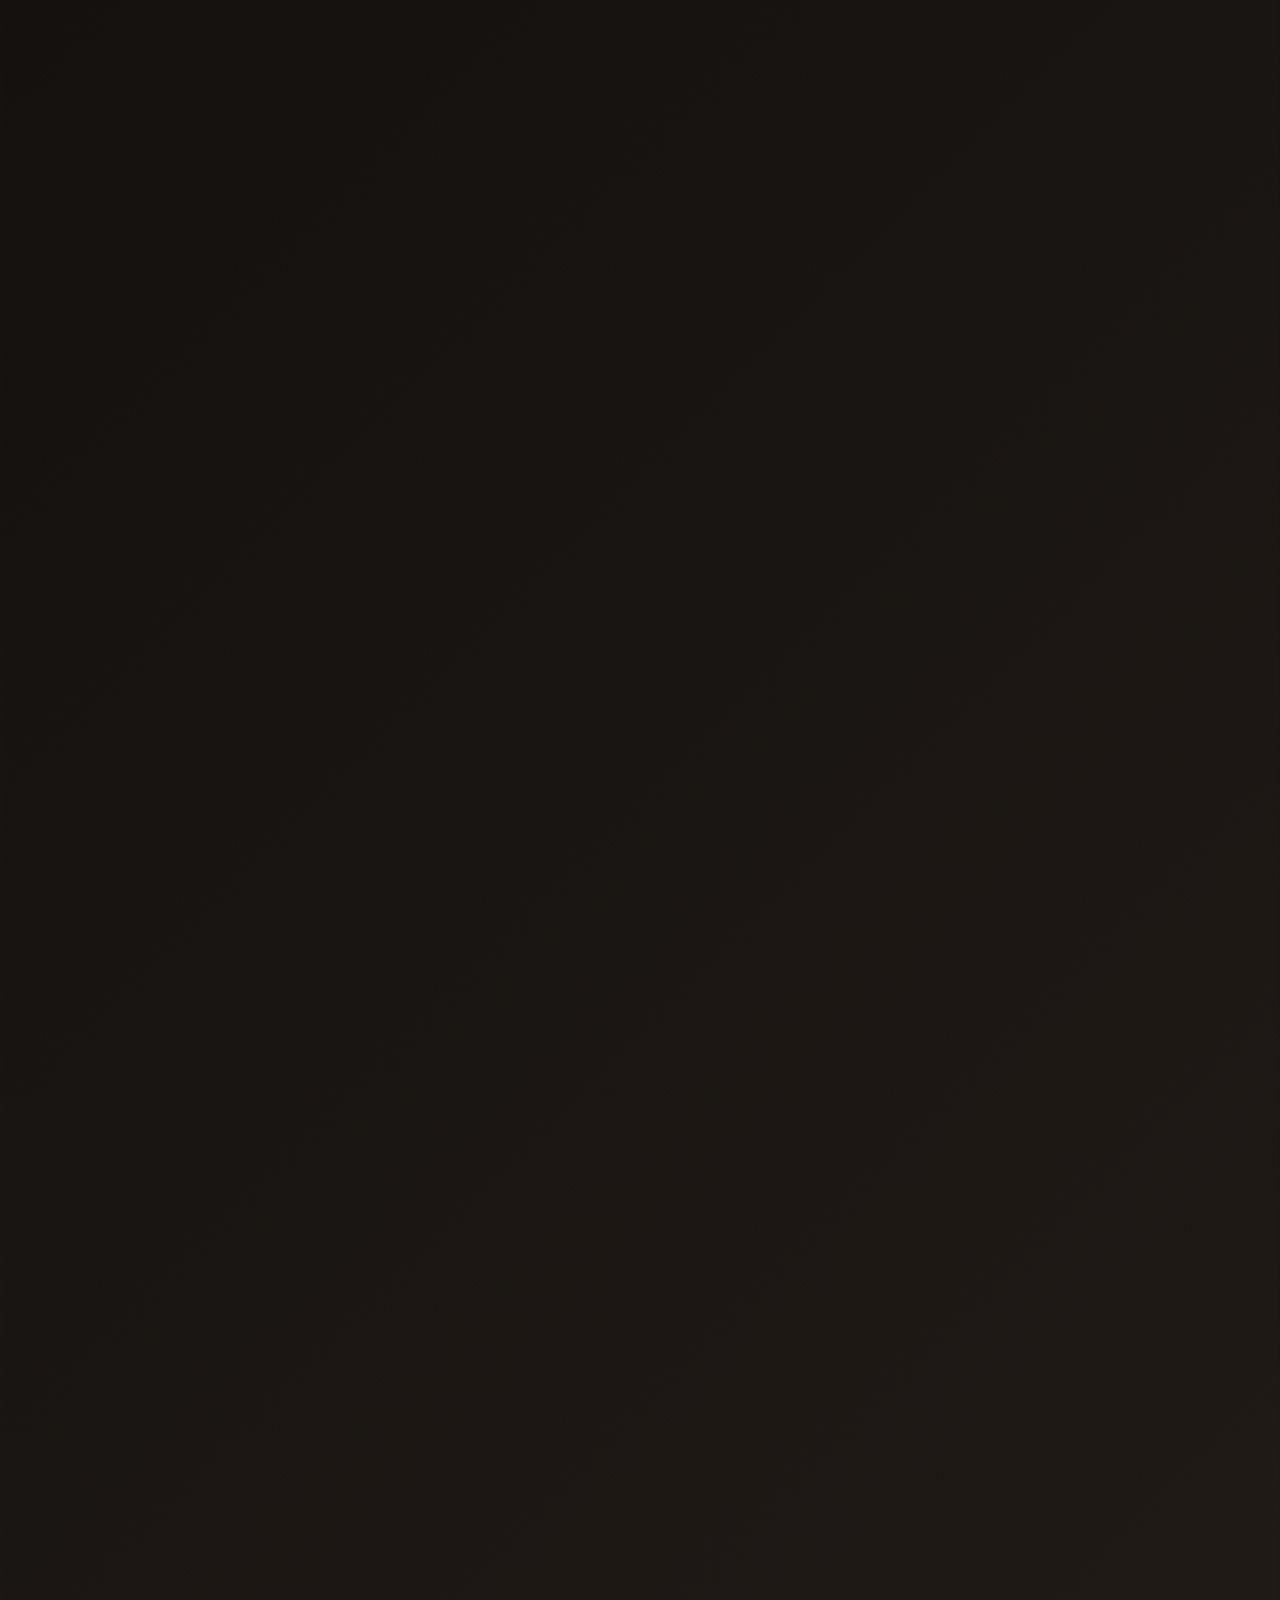
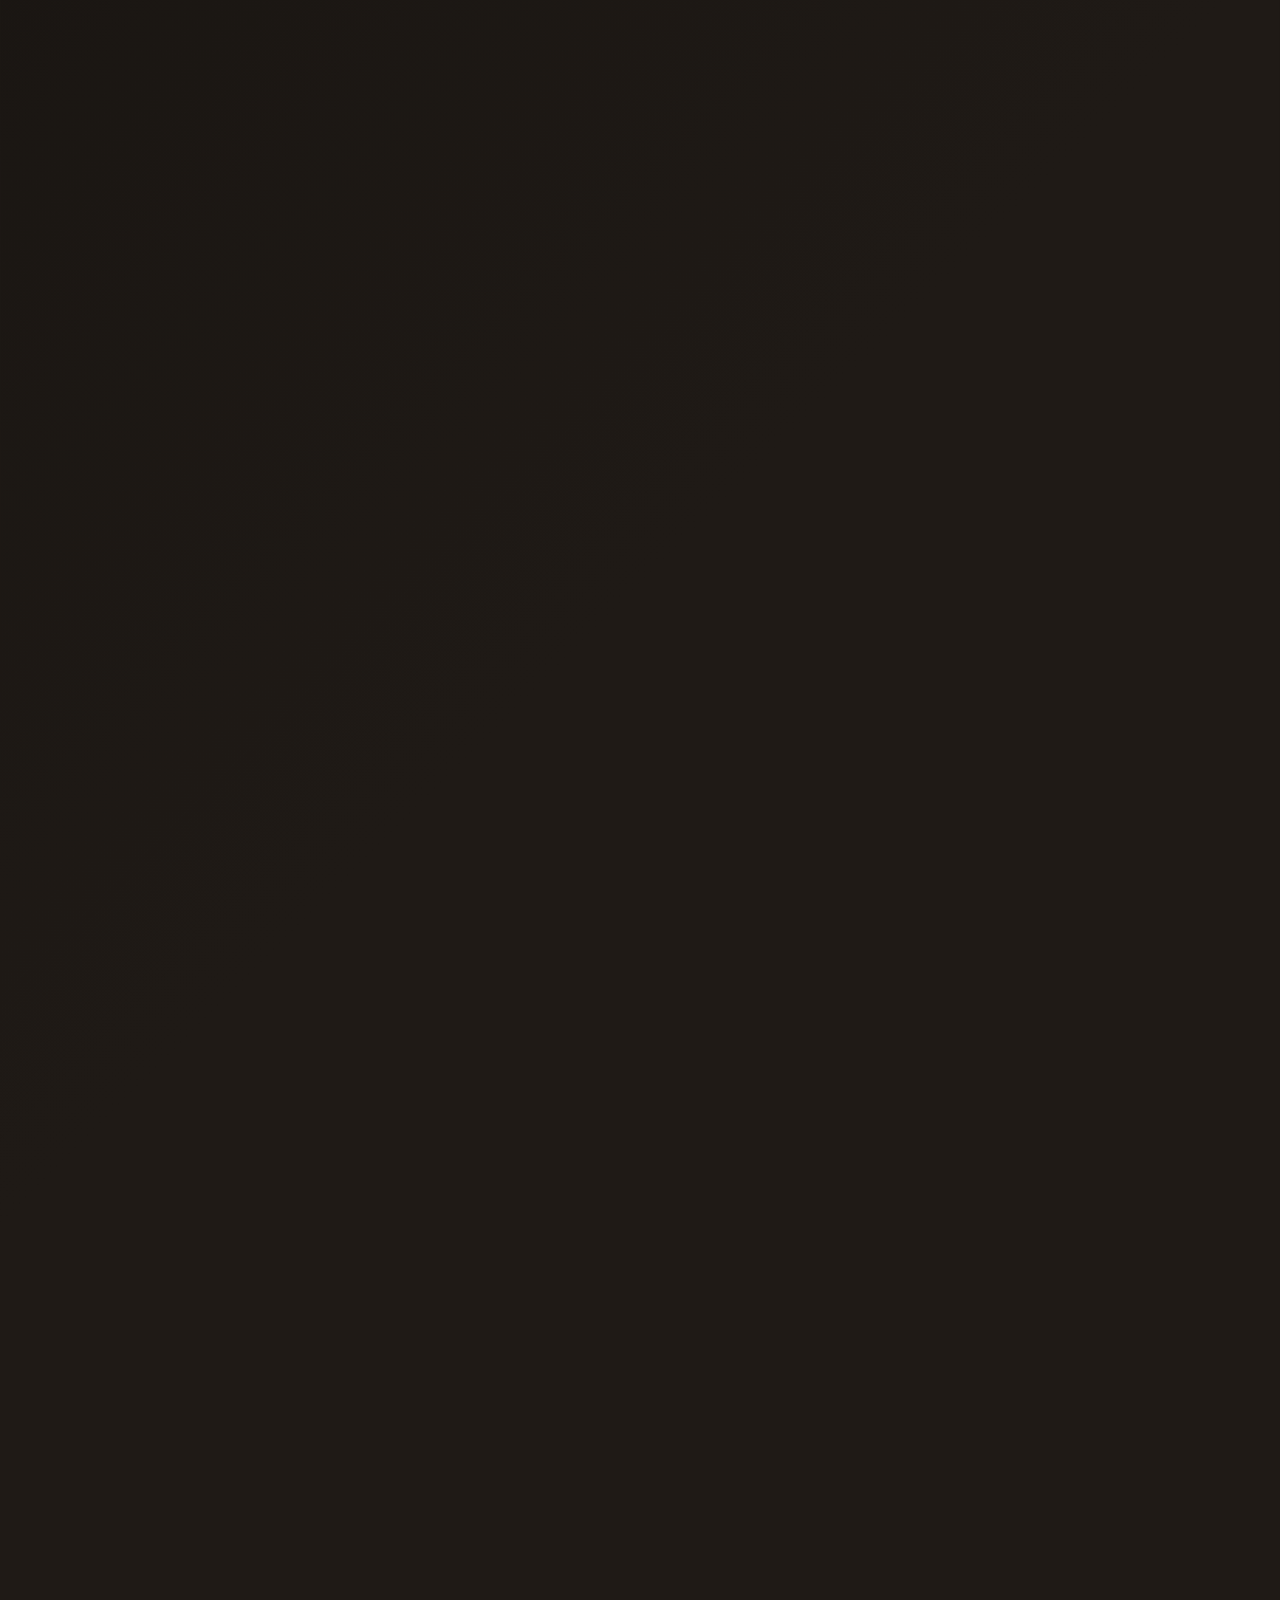
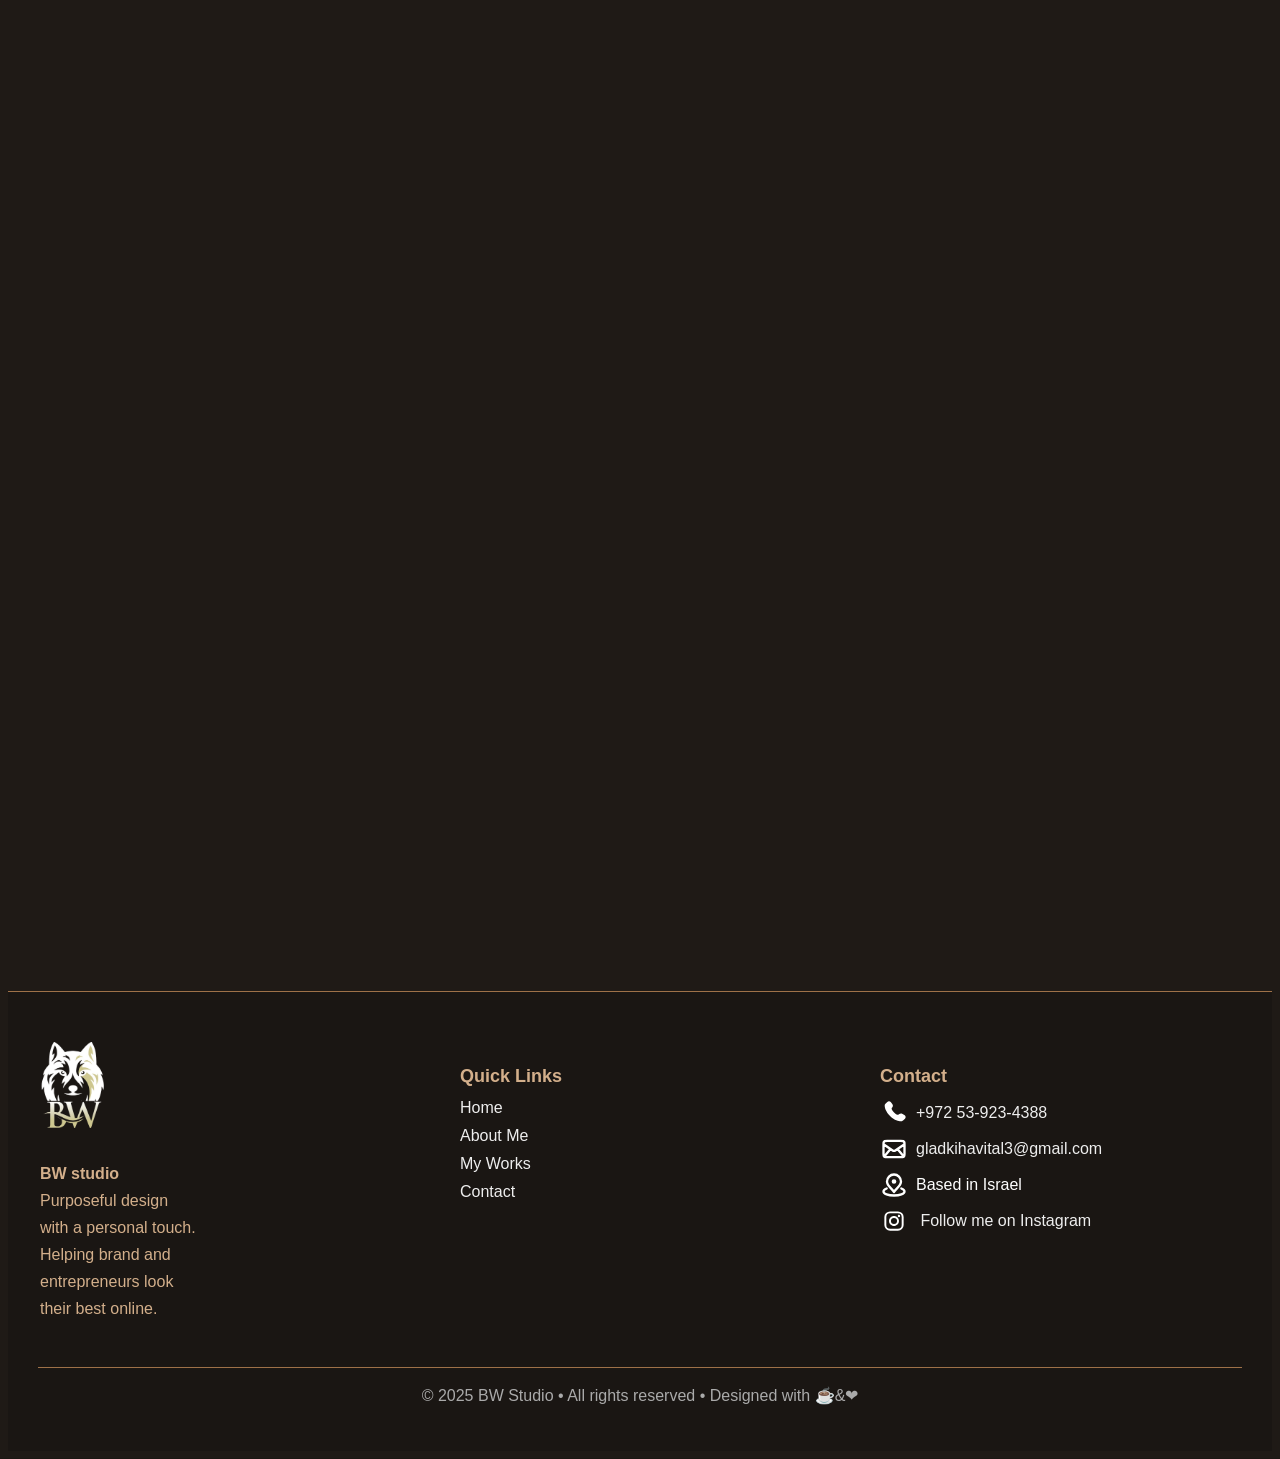
==== commit 6be168ae: "Update index.html" ====
--- a/index.html
+++ b/index.html
@@ -42,7 +42,7 @@
         <div class="hero-text">
           <h1 data-translate="hero_title">Enjoy The Most <span>Designs!</span></h1>
           <p data-translate="hero_intro">
-            I am Avital Gladkih, I am currently 17 years old.<br>
+            I am Avital Gladkih, I am currently 18 years old.<br>
             In my life I have created and initiated many things related to the world of entrepreneurship, innovation and especially art.
             On this website you can find information about me and get to know me more deeply.
           </p>
--- a/design-files/CSS codes/style.css
+++ b/design-files/CSS codes/style.css
@@ -0,0 +1,851 @@
+html {
+  scroll-behavior: smooth;
+  font-size: 18px;
+}
+
+body {
+  font-family: Arial, sans-serif;
+  font-size: 18px;
+  background: linear-gradient(135deg, #080705 0%, #1F1A16 66%);
+  color: white;
+}
+
+header {
+  position: fixed;
+  top: 0;
+  left: 0;
+  width: 100%;
+  z-index: 1000;
+
+  display: flex;
+  justify-content: space-between;
+  align-items: center;
+  padding: 20px 40px;
+  background: linear-gradient(to bottom, #19120c 0%, #0d0a07 100%);
+  height: 80px;
+  box-sizing: border-box;
+}
+
+.Header-logo {
+  display: flex;
+  align-items: center;
+  gap: 12px;
+}
+
+.Header-logo img {
+  height: 32px;
+  width: auto;
+  display: block;
+}
+
+.logo {
+  font-size: 20px;
+  font-weight: bold;
+  color: white;
+}
+
+nav a {
+  color: #999592;
+  margin: 0 25px;
+  text-decoration: none;
+  font-size: 18px;
+  font-weight: 600;
+  letter-spacing: 0.5px;
+  transition: all 0.2s ease;
+}
+
+nav a:hover {
+  color: #f1b37a;
+}
+
+.language-selector {
+  position: relative;
+  display: inline-block;
+  width: fit-content;
+}
+
+.language-selector select {
+  background-color: #9E7148;
+  color: white;
+  border: none;
+  padding: 10px 32px 10px 12px;
+  font-size: 14px;
+  border-radius: 4px;
+  cursor: pointer;
+  appearance: none;
+  -webkit-appearance: none;
+  -moz-appearance: none;
+  font-weight: 600;
+  position: relative;
+  z-index: 1;
+}
+
+.language-selector::after {
+  content: "▼";
+  position: absolute;
+  right: 12px;
+  top: 50%;
+  transform: translateY(-50%);
+  pointer-events: none;
+  color: white;
+  font-size: 10px;
+  z-index: 2;
+}
+
+main {
+  max-width: 1440px;
+  margin: auto;
+  padding-top: 100px;
+}
+
+.hero {
+  display: flex;
+  justify-content: space-between;
+  align-items: flex-start;
+  gap: 60px;
+  padding-top: 10px;
+  position: relative;
+}
+
+.hero-text {
+  max-width: 600px;
+}
+
+.hero-text h1 {
+  font-size: 56px;
+  font-weight: 800;
+  margin-bottom: 20px;
+  line-height: 1.2;
+}
+
+.hero-text span {
+  color: #D3AF8B;
+}
+
+.hero-text p {
+  color: #aaa;
+  font-size: 18px;
+  line-height: 1.5;
+}
+
+.hero-text .small-text {
+  font-size: 18px;
+  color: #aaa;
+  margin-top: 12px;
+}
+
+.buttons {
+  margin-top: 24px;
+}
+
+.explore-btn {
+  background-color: #9E7148;
+  color: white;
+  border: none;
+  padding: 10px 20px;
+  margin-right: 10px;
+  border-radius: 6px;
+  cursor: pointer;
+  transition: background-color 0.3s ease, transform 0.2s ease;
+}
+
+.explore-btn:hover {
+  background-color: #b9895c;
+  transform: scale(1.05);
+}
+
+.talk-btn {
+  background-color: transparent;
+  border: 1px solid #fff;
+  color: white;
+  padding: 10px 20px;
+  border-radius: 6px;
+  cursor: pointer;
+  transition: background-color 0.3s ease, color 0.3s ease, transform 0.2s ease;
+}
+
+.talk-btn:hover {
+  background-color: white;
+  color: #1a1613;
+  transform: scale(1.05);
+}
+
+.floating-person {
+  position: absolute;
+  right: 0;
+  top: -40px;
+  text-align: left;
+  width: 320px;
+  max-width: 100%;
+}
+
+.floating-person img {
+  width: 100%;
+  max-width: 320px;
+  height: auto;
+  border-radius: 0;
+  display: block;
+}
+
+.floating-person img {
+  width: 100%;
+  height: auto;
+  display: block;
+}
+
+.roles-section {
+  max-width: 1100px;
+  margin: 120px auto;
+  padding: 0 24px;
+  text-align: center;
+  color: white;
+}
+
+.roles-section h2 {
+  font-size: 38px;
+  color: #d3af8b;
+  margin-bottom: 40px;
+  letter-spacing: 0.5px;
+}
+
+.role-bubbles {
+  display: flex;
+  flex-wrap: wrap;
+  gap: 18px;
+  justify-content: center;
+}
+
+.bubble {
+  background: linear-gradient(135deg, #2d2622, #1c1815);
+  color: #f3f3f3;
+  padding: 14px 28px;
+  border-radius: 40px;
+  font-size: 15.5px;
+  font-weight: 600;
+  border: 1px solid #9e7148;
+  box-shadow: 0 3px 10px rgba(0, 0, 0, 0.35);
+  transition: all 0.3s ease;
+  cursor: default;
+  position: relative;
+}
+
+.badge {
+  position: absolute;
+  font-size: 16px;
+  font-weight: bold;
+  line-height: 1.4;
+  padding: 8px 12px;
+  border-radius: 10px;
+  max-width: 180px;
+  color: white;
+  box-shadow: 0 2px 4px rgba(0,0,0,0.3);
+}
+
+.badge.top-right {
+  top: 0;
+  right: -30px;
+  background-color: #9E7148;
+}
+
+.badge.bottom-left {
+  bottom: 20px;
+  left: -60px;
+  background-color: #3a2e28;
+}
+
+.cards {
+  display: flex;
+  justify-content: center;
+  flex-wrap: wrap;
+  gap: 36px;
+  max-width: 1700px;
+  margin: 60px auto;
+  padding: 0 20px;
+  box-sizing: border-box;
+}
+
+.card {
+  width: 300px;
+  background-color: transparent;
+  border: 1px solid #3c342f;
+  border-radius: 10px;
+  padding: 20px;
+  display: flex;
+  flex-direction: column;
+  justify-content: space-between;
+  box-sizing: border-box;
+  color: white;
+  transition: transform 0.2s ease;
+}
+
+.card:hover {
+  transform: translateY(-6px);
+}
+
+.card-2,
+.card-4 {
+  transform: translateY(48px);
+}
+
+.card img {
+  width: 100%;
+  height: 170px;
+  object-fit: cover;
+  border-radius: 8px;
+  margin-bottom: 14px;
+}
+
+.card h3 {
+  font-size: 17px;
+  font-weight: 700;
+  margin-bottom: 8px;
+}
+
+.card p {
+  font-size: 14px;
+  color: #bbb;
+  line-height: 1.6;
+  flex-grow: 1;
+  margin-bottom: 14px;
+}
+
+.stars {
+  color: #D3AF8B;
+  font-size: 16px;
+}
+
+.About_me-frame {
+  max-width: 1200px;
+  margin: 225px auto;
+  padding: 0 40px;
+  color: white;
+  font-size: 18px;
+}
+
+.about-block {
+  display: flex;
+  align-items: center;
+  gap: 30px;
+  padding: 20px;
+  margin-bottom: 32px;
+  border-radius: 12px;
+  transition: box-shadow 0.3s ease, border 0.3s ease;
+}
+
+.about-block img {
+  width: 320px;
+  height: auto;
+  border-radius: 10px;
+  object-fit: cover;
+  flex-shrink: 0;
+}
+
+.about-text {
+  display: flex;
+  flex-direction: column;
+  justify-content: center;
+  transform: translateY(-20px);
+}
+
+.about-text h3 {
+  font-size: 32px;
+  margin-bottom: 16px;
+  color: #D3AF8B;
+}
+
+.about-text ul {
+  list-style: disc;
+  padding-left: 20px;
+  margin-bottom: 18px;
+}
+
+.about-text ul li {
+  font-size: 17px;
+  line-height: 1.7;
+  margin-bottom: 8px;
+}
+
+.read-more {
+  align-self: flex-start;
+  background-color: #9E7148;
+  color: white;
+  border: none;
+  padding: 8px 16px;
+  font-size: 16px;
+  border-radius: 6px;
+  cursor: pointer;
+  transition: background 0.3s ease, transform 0.2s ease;
+}
+
+.read-more:hover {
+  background-color: #b47e4a;
+  transform: scale(1.05);
+}
+
+.gallery-section {
+  max-width: 1100px;
+  margin: 120px auto;
+  padding: 0 20px;
+  text-align: center;
+  color: white;
+}
+
+.gallery-section h2 {
+  font-size: 36px;
+  margin-bottom: 40px;
+  color: #d3af8b;
+}
+
+.gallery-grid {
+  display: grid;
+  grid-template-columns: repeat(auto-fit, minmax(240px, 1fr));
+  gap: 18px;
+}
+
+.gallery-grid img {
+  width: 100%;
+  height: auto;
+  border-radius: 10px;
+  object-fit: cover;
+  box-shadow: 0 4px 12px rgba(0,0,0,0.3);
+  transition: transform 0.3s ease;
+  cursor: zoom-in;
+}
+
+.gallery-grid img:hover {
+  transform: scale(1.04);
+}
+
+.caption {
+  margin-top: 8px;
+  font-size: 16px;
+  color: #d3af8b;
+  line-height: 1.4;
+  max-width: 95%;
+  text-align: center;
+  font-weight: bold;
+}
+
+.projects-frame {
+  max-width: 1200px;
+  margin: 100px auto;
+  padding: 0 40px;
+  text-align: center;
+  color: white;
+}
+
+.projects-frame h2 {
+  font-size: 36px;
+  color: #D3AF8B;
+  margin-bottom: 10px;
+}
+
+.projects-frame p {
+  font-size: 16px;
+  color: #ccc;
+  margin-bottom: 40px;
+  line-height: 1.6;
+}
+
+.project-card {
+  background-color: #1a1613;
+  border: 1px solid #2c241e;
+  border-radius: 12px;
+  width: 300px;
+  height: 320px;
+  padding: 0;
+  box-shadow: 0 4px 16px rgba(0, 0, 0, 0.4);
+  transition: transform 0.3s ease, box-shadow 0.3s ease;
+}
+
+.project-card:hover {
+  transform: scale(1.03);
+  box-shadow: 0 6px 20px rgba(0, 0, 0, 0.5);
+}
+
+.project-card img {
+  width: 100%;
+  height: 100%;
+  object-fit: cover;
+  border-radius: 8px;
+}
+
+.projects-grid {
+  display: grid;
+  grid-template-columns: repeat(4, auto);
+  gap: 24px;
+  justify-content: center;
+}
+
+.projects-grid img {
+  width: 100%;
+  max-width: 200px;
+  border-radius: 8px;
+  transition: transform 0.3s ease;
+}
+
+.projects-grid img:hover {
+  transform: scale(1.05);
+}
+
+html[dir="rtl"] .design-category {
+  direction: ltr;
+}
+
+html[dir="rtl"] .design-category .design-text {
+  direction: rtl;
+  text-align: right;
+}
+
+.design-orders-frame {
+  max-width: 1200px;
+  margin: 100px auto;
+  padding: 0 40px;
+  color: white;
+  text-align: center;
+}
+
+.design-orders-frame h2 {
+  font-size: 32px;
+  color: #d3af8b;
+  margin-bottom: 10px;
+}
+
+.design-orders-frame p {
+  font-size: 16px;
+  color: #ccc;
+  margin-bottom: 40px;
+  line-height: 1.6;
+}
+
+.design-category {
+  display: flex;
+  align-items: center;
+  background-color: #1a1613;
+  border: 1px solid #34302D;
+  border-radius: 12px;
+  padding: 20px;
+  margin-bottom: 28px;
+  gap: 20px;
+  text-align: left;
+}
+
+.design-image-box {
+  transition: transform 0.25s ease, box-shadow 0.25s ease;
+  cursor: zoom-in;
+}
+
+.design-image-box:hover {
+  transform: scale(1.05);
+  box-shadow: 0 4px 12px rgba(0,0,0,0.4);
+}
+
+.design-category img {
+  height: 80px;
+  width: auto;
+  object-fit: contain;
+  border-radius: 6px;
+  background-color: #000;
+}
+
+.design-images {
+  display: flex;
+  flex-wrap: wrap;
+  gap: 12px;
+  flex: 1;
+  justify-content: center;
+  align-items: center;
+}
+
+.design-text {
+  flex: 2;
+}
+
+.design-text h3 {
+  color: #d3af8b;
+  font-size: 22px;
+  margin-bottom: 8px;
+}
+
+.design-text p {
+  font-size: 15px;
+  color: #ddd;
+}
+
+.design-cta {
+  margin-top: 40px;
+  padding: 16px 24px;
+  border: 1px solid #9E7148;
+  border-radius: 10px;
+  color: white;
+  background-color: #1a1613;
+  font-size: 16px;
+  line-height: 1.6;
+}
+
+.zoom-popup {
+  position: fixed;
+  top: 0;
+  left: 0;
+  width: 100%;
+  height: 100%;
+  background: rgba(10, 10, 10, 0.9);
+  display: none;
+  justify-content: center;
+  align-items: center;
+  z-index: 9999;
+  cursor: zoom-out;
+}
+
+.zoom-popup img {
+  max-width: 90%;
+  max-height: 90%;
+  border-radius: 10px;
+  box-shadow: 0 0 30px rgba(0,0,0,0.6);
+  animation: zoomIn 0.3s ease;
+}
+
+@keyframes zoomIn {
+  from {
+    transform: scale(0.85);
+    opacity: 0;
+  }
+  to {
+    transform: scale(1);
+    opacity: 1;
+  }
+}
+
+.contact-popup-overlay {
+  display: none;
+  position: fixed;
+  top: 0;
+  left: 0;
+  width: 100%;
+  height: 100%;
+  background-color: rgba(10, 10, 10, 0.9);
+  justify-content: center;
+  align-items: center;
+  z-index: 9999;
+  padding: 20px;
+  box-sizing: border-box;
+}
+
+.contact-popup {
+  background-color: #1a1613;
+  border: 1px solid #9E7148;
+  border-radius: 12px;
+  padding: 32px 24px;
+  width: 100%;
+  max-width: 400px;
+  position: relative;
+  color: white;
+  text-align: center;
+}
+
+.close-btn {
+  position: absolute;
+  top: 14px;
+  background: none;
+  border: none;
+  color: white;
+  font-size: 22px;
+  cursor: pointer;
+  width: auto;
+  padding: 0 10px;
+}
+
+html[dir="ltr"] .close-btn {
+  right: 14px;
+  left: auto;
+}
+
+html[dir="rtl"] .close-btn {
+  left: 14px;
+  right: auto;
+}
+
+.contact-popup h2 {
+  color: #f4c08a;
+  font-size: 26px;
+  margin-bottom: 8px;
+}
+
+.popup-subtitle {
+  font-size: 13.5px;
+  color: #ddd;
+  margin-bottom: 24px;
+  line-height: 1.5;
+}
+
+.contact-form {
+  display: flex;
+  flex-direction: column;
+  gap: 10px;
+  margin-bottom: 24px;
+}
+
+.contact-form input,
+.contact-form textarea {
+  padding: 10px 12px;
+  border-radius: 6px;
+  border: 1px solid #9E7148;
+  background-color: transparent;
+  color: white;
+  font-size: 14px;
+}
+
+.contact-form textarea {
+  resize: vertical;
+  min-height: 100px;
+}
+
+.contact-form button {
+  background-color: #d3af8b;
+  border: none;
+  padding: 12px;
+  border-radius: 6px;
+  font-weight: bold;
+  cursor: pointer;
+  transition: background-color 0.3s ease;
+}
+
+.contact-form button:hover {
+  background-color: #b9895c;
+}
+
+.contact-info p {
+  margin: 6px 0;
+  font-size: 14px;
+  color: white;
+  display: flex;
+  align-items: center;
+  gap: 6px;
+  justify-content: center;
+}
+
+.contact-info .note {
+  color: #d3af8b;
+  font-size: 13px;
+  margin-top: 12px;
+  line-height: 1.5;
+}
+
+.icon {
+  font-size: 16px;
+}
+
+.contact-link {
+  color: #d3af8b;
+  font-weight: bold;
+  cursor: pointer;
+  text-decoration: underline;
+}
+
+.footer {
+  background-color: #1a1613;
+  color: #ccc;
+  padding: 50px 30px 30px;
+  font-size: 16px;
+  border-top: 1px solid #9E7148;
+  margin-top: 80px;
+}
+
+.footer-top {
+  display: flex;
+  flex-wrap: wrap;
+  justify-content: space-between;
+  gap: 60px;
+  max-width: 1200px;
+  margin: 0 auto;
+}
+
+.footer-section {
+  flex: 1 1 250px;
+}
+
+.logo-section p {
+  font-size: 16px;
+  line-height: 1.7;
+  color: #d3af8b;
+}
+
+.footer-logo {
+  width: 64px;
+  margin-bottom: 12px;
+}
+
+.links-section h4,
+.contact-section h4 {
+  font-size: 18px;
+  margin-bottom: 12px;
+  color: #d3af8b;
+}
+
+.links-section ul {
+  list-style: none;
+  padding: 0;
+  margin: 0;
+}
+
+.links-section li {
+  margin-bottom: 10px;
+}
+
+.links-section a {
+  text-decoration: none;
+  color: #eee;
+  transition: color 0.2s ease;
+  font-size: 16px;
+}
+
+.links-section a:hover {
+  color: #d3af8b;
+}
+
+.contact-section p {
+  margin: 8px 0;
+  color: #eee;
+  font-size: 16px;
+}
+
+.contact-section a {
+  color: #eee;
+  text-decoration: none;
+  font-size: 16px;
+}
+
+.contact-section a:hover {
+  color: #d3af8b;
+}
+
+.footer-divider {
+  border: none;
+  height: 1px;
+  background-color: #9E7148;
+  margin: 28px 0 18px;
+}
+
+.footer-bottom {
+  text-align: center;
+  font-size: 16px;
+  color: #aaa;
+}
+
+.social-icon {
+  height: 28px;
+  width: 28px;
+  margin-right: 8px;
+  vertical-align: middle;
+  filter: brightness(0) invert(1);
+}
+
+.social-link {
+  color: white;
+  font-weight: 500;
+  text-decoration: none;
+}
+
+.social-link:hover {
+  text-decoration: underline;
+}
--- a/design-files/CSS codes/Popup.css
+++ b/design-files/CSS codes/Popup.css
@@ -0,0 +1,80 @@
+.popup-overlay {
+  position: fixed;
+  top: 0;
+  left: 0;
+  width: 100%;
+  height: 100%;
+  background-color: rgba(10, 10, 10, 0.9);
+  display: none;
+  justify-content: center;
+  align-items: center;
+  z-index: 9999;
+  padding: 20px;
+  box-sizing: border-box;
+}
+
+.popup-overlay.active {
+  display: flex;
+}
+
+.popup-content {
+  background-color: #1f1a16;
+  border: 1px solid #9e7148;
+  border-radius: 12px;
+  padding: 20px;
+  max-width: 1000px;
+  width: 100%;
+  display: flex;
+  flex-direction: row;
+  font-size: 18px;
+  gap: 20px;
+  box-shadow: 0 5px 30px rgba(0, 0, 0, 0.5);
+  color: white;
+  position: relative;
+}
+
+.close-btn {
+  position: absolute;
+  top: 14px;
+  right: 14px;
+  background-color: #9e7148;
+  color: white;
+  border: none;
+  padding: 6px 14px;
+  border-radius: 6px;
+  cursor: pointer;
+  font-weight: bold;
+  font-size: 16px;
+}
+
+.popup-inner {
+  display: flex;
+  flex-direction: row;
+  gap: 20px;
+}
+
+.popup-inner img {
+  width: 280px;
+  height: auto;
+  border-radius: 10px;
+  object-fit: cover;
+  flex-shrink: 0;
+}
+
+.popup-text {
+  display: flex;
+  flex-direction: column;
+  justify-content: center;
+}
+
+.popup-text h3 {
+  font-size: 28px;
+  margin-bottom: 16px;
+  color: #D3AF8B;
+}
+
+.popup-text p {
+  font-size: 18px;
+  line-height: 1.8;
+  white-space: pre-line;
+}
--- a/design-files/CSS codes/Media.css
+++ b/design-files/CSS codes/Media.css
@@ -0,0 +1,452 @@
+@media screen and (max-width: 768px) {
+  nav {
+    margin-top: 10px;
+    display: flex;
+    flex-wrap: wrap;
+    justify-content: center;
+    gap: 10px;
+  }
+
+  nav a {
+    margin: 5px 10px;
+    font-size: 16px;
+  }
+
+  .hero {
+    flex-direction: column;
+    align-items: center;
+    text-align: center;
+    gap: 20px;
+  }
+
+  .hero-text h1 {
+    font-size: 36px;
+  }
+
+  .hero-text p, .hero-text .small-text {
+    font-size: 16px;
+  }
+
+  .floating-person {
+    position: static;
+    width: 100%;
+    max-width: 280px;
+    margin: 0 auto;
+    text-align: center;
+  }
+
+  .floating-person img {
+    max-width: 100%;
+  }
+
+  .roles-section h2,
+  .projects-frame h2,
+  .gallery-section h2,
+  .design-orders-frame h2 {
+    font-size: 28px;
+  }
+
+  .badge {
+    font-size: 14px;
+    padding: 6px 10px;
+    max-width: 140px;
+  }
+
+  .badge.top-right {
+    top: 8px;
+    right: 8px;
+  }
+
+  .badge.bottom-left {
+    bottom: 8px;
+    left: 8px;
+  }
+
+  .cards {
+    flex-direction: column;
+    align-items: center;
+  }
+
+  .card {
+    width: 90%;
+  }
+
+  .About_me-frame {
+    margin: 120px auto;
+    padding: 0 20px;
+  }
+
+  .about-block {
+    flex-direction: column;
+    text-align: center;
+  }
+
+  .about-block img {
+    width: 100%;
+    max-width: 300px;
+  }
+
+  .about-text h3 {
+    font-size: 24px;
+  }
+
+  .about-text ul li {
+    font-size: 16px;
+  }
+
+  .gallery-grid {
+    grid-template-columns: repeat(auto-fit, minmax(150px, 1fr));
+  }
+
+  .projects-grid {
+    grid-template-columns: repeat(auto-fit, minmax(150px, 1fr));
+  }
+
+  .design-category {
+    flex-direction: column;
+    align-items: center;
+    text-align: center;
+  }
+
+  .design-category img {
+    height: 60px;
+  }
+
+  .design-text h3 {
+    font-size: 20px;
+  }
+
+  .design-text p {
+    font-size: 14px;
+  }
+
+  .contact-popup {
+    padding: 20px;
+  }
+
+  .popup-subtitle {
+    font-size: 12px;
+  }
+
+  .footer-top {
+    flex-direction: column;
+    align-items: center;
+    gap: 30px;
+  }
+
+  .footer-section {
+    text-align: center;
+  }
+
+  .footer {
+    padding: 30px 20px;
+  }
+
+  .popup-content {
+    flex-direction: column;
+    align-items: center;
+    text-align: center;
+    padding: 16px;
+
+    max-height: 90vh;
+    overflow-y: auto;
+  }
+
+  .popup-overlay {
+    overflow-y: auto;
+  }
+
+  .popup-inner {
+    flex-direction: column;
+    align-items: center;
+    gap: 12px;
+  }
+
+  .popup-inner img {
+    width: 90%;
+    max-width: 280px;
+  }
+
+  .popup-text h3 {
+    font-size: 22px;
+  }
+
+  .popup-text p {
+    font-size: 16px;
+  }
+}
+
+@media screen and (max-width: 480px) {
+  .hero-text h1 {
+    font-size: 28px;
+  }
+
+  .read-more {
+    align-self: center;
+    margin: 0 auto;
+    display: block;
+  }
+
+  .hero-text p,
+  .hero-text .small-text,
+  .read-more,
+  .design-cta,
+  .popup-subtitle,
+  .contact-info p,
+  .contact-info .note,
+  .footer-bottom {
+    font-size: 14px;
+  }
+
+  .explore-btn,
+  .talk-btn,
+  .contact-form button {
+    padding: 8px 16px;
+    font-size: 14px;
+  }
+
+  .card h3,
+  .card p,
+  .stars,
+  .bubble,
+  .badge {
+    font-size: 14px;
+  }
+
+  .design-text h3 {
+    font-size: 18px;
+  }
+
+  .popup-text h3 {
+    font-size: 20px;
+  }
+
+  .popup-text p {
+    font-size: 14px;
+  }
+
+  .close-btn {
+    top: 10px;
+    right: 10px;
+    padding: 5px 10px;
+    font-size: 14px;
+  }
+}
+
+@media screen and (max-width: 768px) {
+  header {
+    flex-direction: column;
+    align-items: stretch;
+    padding: 12px 20px;
+    height: auto;
+  }
+
+  .Header-logo {
+    justify-content: center;
+    margin-bottom: 10px;
+  }
+
+  .logo {
+    font-size: 18px;
+    text-align: center;
+  }
+
+  nav {
+    display: flex;
+    flex-wrap: wrap;
+    justify-content: center;
+    gap: 10px;
+    margin-top: 10px;
+  }
+
+  nav a {
+    font-size: 16px;
+    margin: 6px 10px;
+  }
+
+  .language-selector {
+    margin-top: 10px;
+    align-self: center;
+  }
+
+  .language-selector select {
+    font-size: 14px;
+    padding: 8px 28px 8px 10px;
+  }
+
+  .language-selector::after {
+    right: 10px;
+    font-size: 10px;
+  }
+}
+
+    .Header-logo {
+      display: flex;
+      align-items: center;
+      gap: 12px;
+    }
+
+    .Header-logo img {
+      height: 32px;
+      width: auto;
+      display: block;
+    }
+
+    .logo {
+      font-size: 20px;
+      font-weight: bold;
+      color: white;
+    }
+
+    nav a {
+      color: #999592;
+      margin: 0 25px;
+      text-decoration: none;
+      font-size: 18px;
+      font-weight: 600;
+      letter-spacing: 0.5px;
+      transition: all 0.2s ease;
+    }
+
+    nav a:hover {
+      color: #f1b37a;
+    }
+
+    .language-selector {
+      position: relative;
+      display: inline-block;
+      width: fit-content;
+    }
+
+    .language-selector select {
+      background-color: #9E7148;
+      color: white;
+      border: none;
+      padding: 10px 32px 10px 12px;
+      font-size: 14px;
+      border-radius: 4px;
+      cursor: pointer;
+      appearance: none;
+      -webkit-appearance: none;
+      -moz-appearance: none;
+      font-weight: 600;
+      position: relative;
+      z-index: 1;
+    }
+
+    .language-selector::after {
+      content: "▼";
+      position: absolute;
+      right: 12px;
+      top: 50%;
+      transform: translateY(-50%);
+      pointer-events: none;
+      color: white;
+      font-size: 10px;
+      z-index: 2;
+    }
+
+    main {
+      max-width: 1440px;
+      margin: auto;
+      padding-top: 100px;
+    }
+
+    .hero {
+      display: flex;
+      justify-content: space-between;
+      align-items: flex-start;
+      gap: 60px;
+      padding-top: 10px;
+      position: relative;
+    }
+
+    .hero-text {
+      max-width: 600px;
+    }
+
+    .hero-text h1 {
+      font-size: 56px;
+      font-weight: 800;
+      margin-bottom: 20px;
+      line-height: 1.2;
+    }
+
+    .hero-text span {
+      color: #D3AF8B;
+    }
+
+    .hero-text p {
+      color: #aaa;
+      font-size: 18px;
+      line-height: 1.5;
+    }
+
+    .hero-text .small-text {
+      font-size: 18px;
+      color: #aaa;
+      margin-top: 12px;
+    }
+
+    .buttons {
+      margin-top: 24px;
+    }
+
+    .explore-btn {
+      background-color: #9E7148;
+      color: white;
+      border: none;
+      padding: 10px 20px;
+      margin-right: 10px;
+      border-radius: 6px;
+      cursor: pointer;
+      transition: background-color 0.3s ease, transform 0.2s ease;
+    }
+
+    .explore-btn:hover {
+      background-color: #b9895c;
+      transform: scale(1.05);
+    }
+
+    .talk-btn {
+      background-color: transparent;
+      border: 1px solid #fff;
+      color: white;
+      padding: 10px 20px;
+      border-radius: 6px;
+      cursor: pointer;
+      transition: background-color 0.3s ease, color 0.3s ease, transform 0.2s ease;
+    }
+
+    .talk-btn:hover {
+      background-color: white;
+      color: #1a1613;
+      transform: scale(1.05);
+    }
+
+    .floating-person {
+      position: absolute;
+      right: 0;
+      top: -40px;
+      text-align: left;
+      width: 300px;
+    }
+
+    .floating-person img {
+      width: 100%;
+      max-width: 300px;
+      border-radius: 0;
+    }
+
+    .floating-person {
+      position: relative;
+      width: 320px;
+      max-width: 100%;
+    }
+
+    .floating-person img {
+      width: 100%;
+      height: auto;
+      display: block;
+    }
+}
